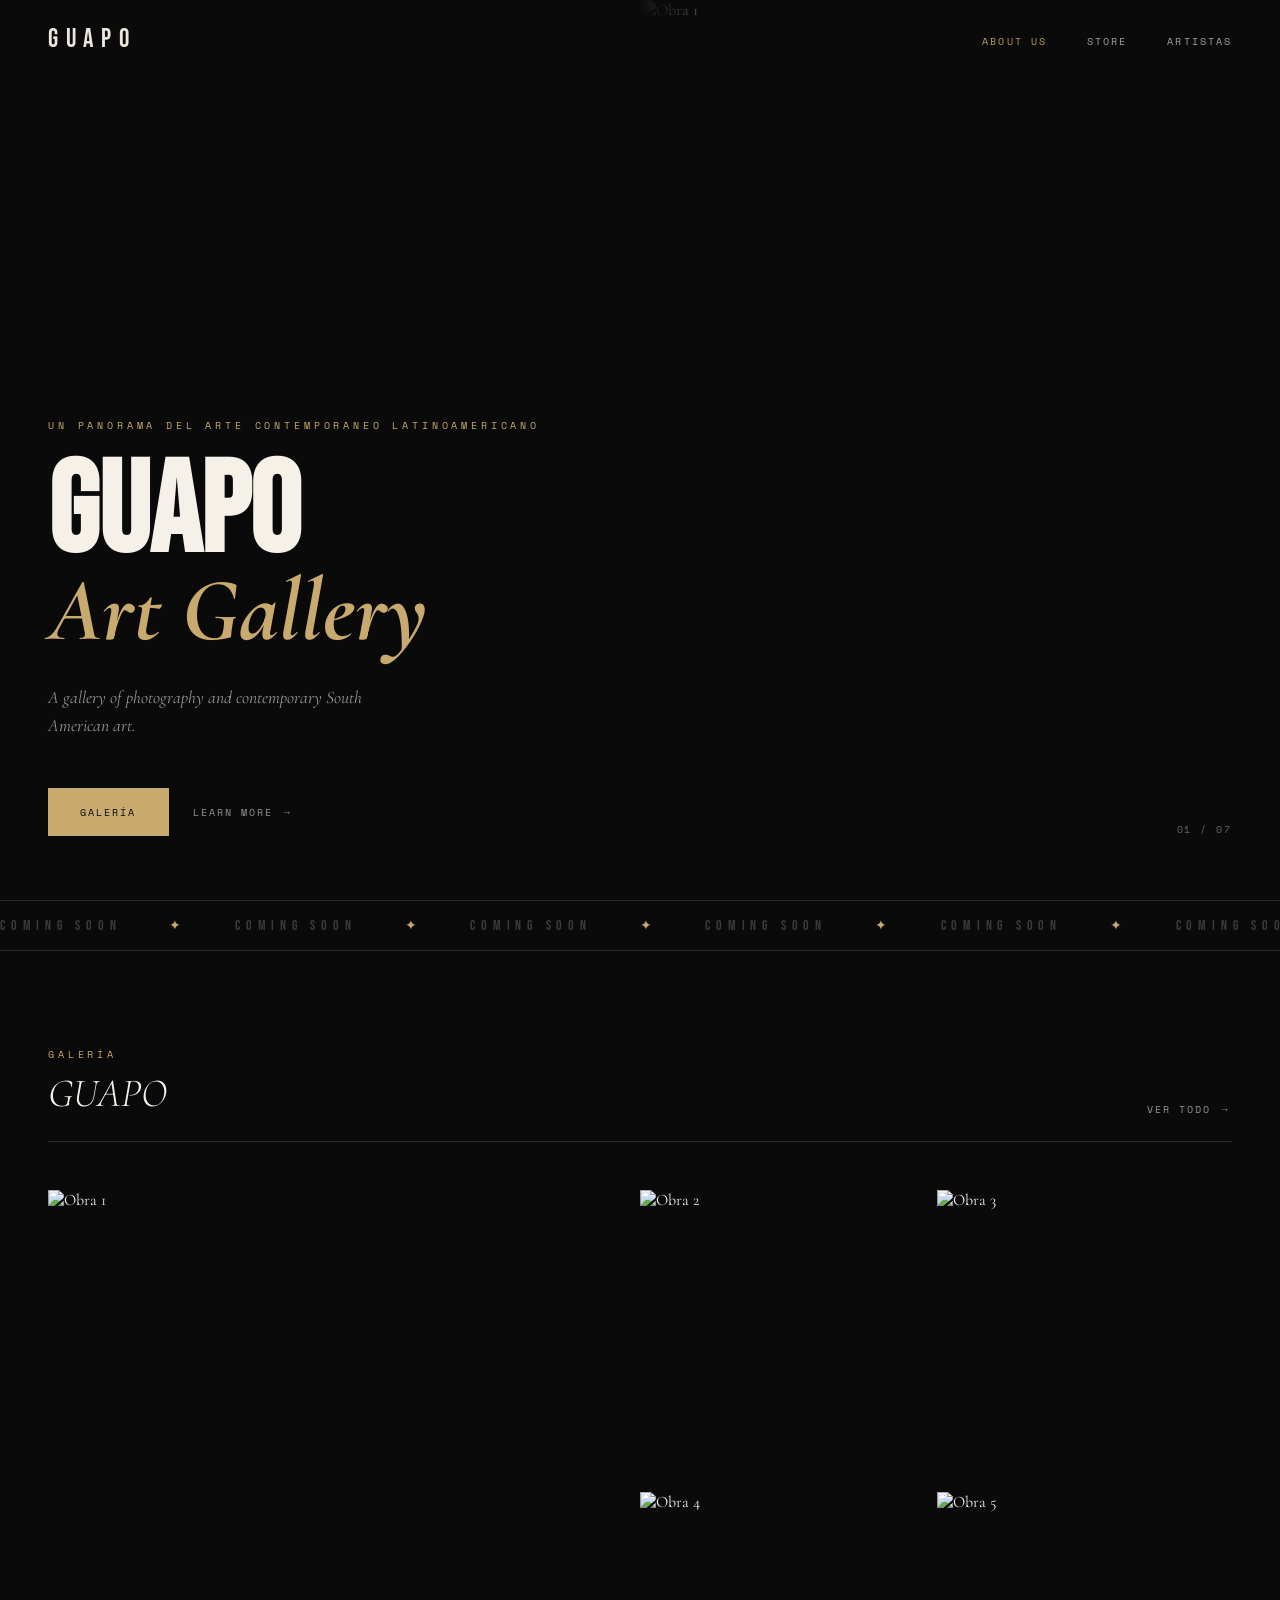
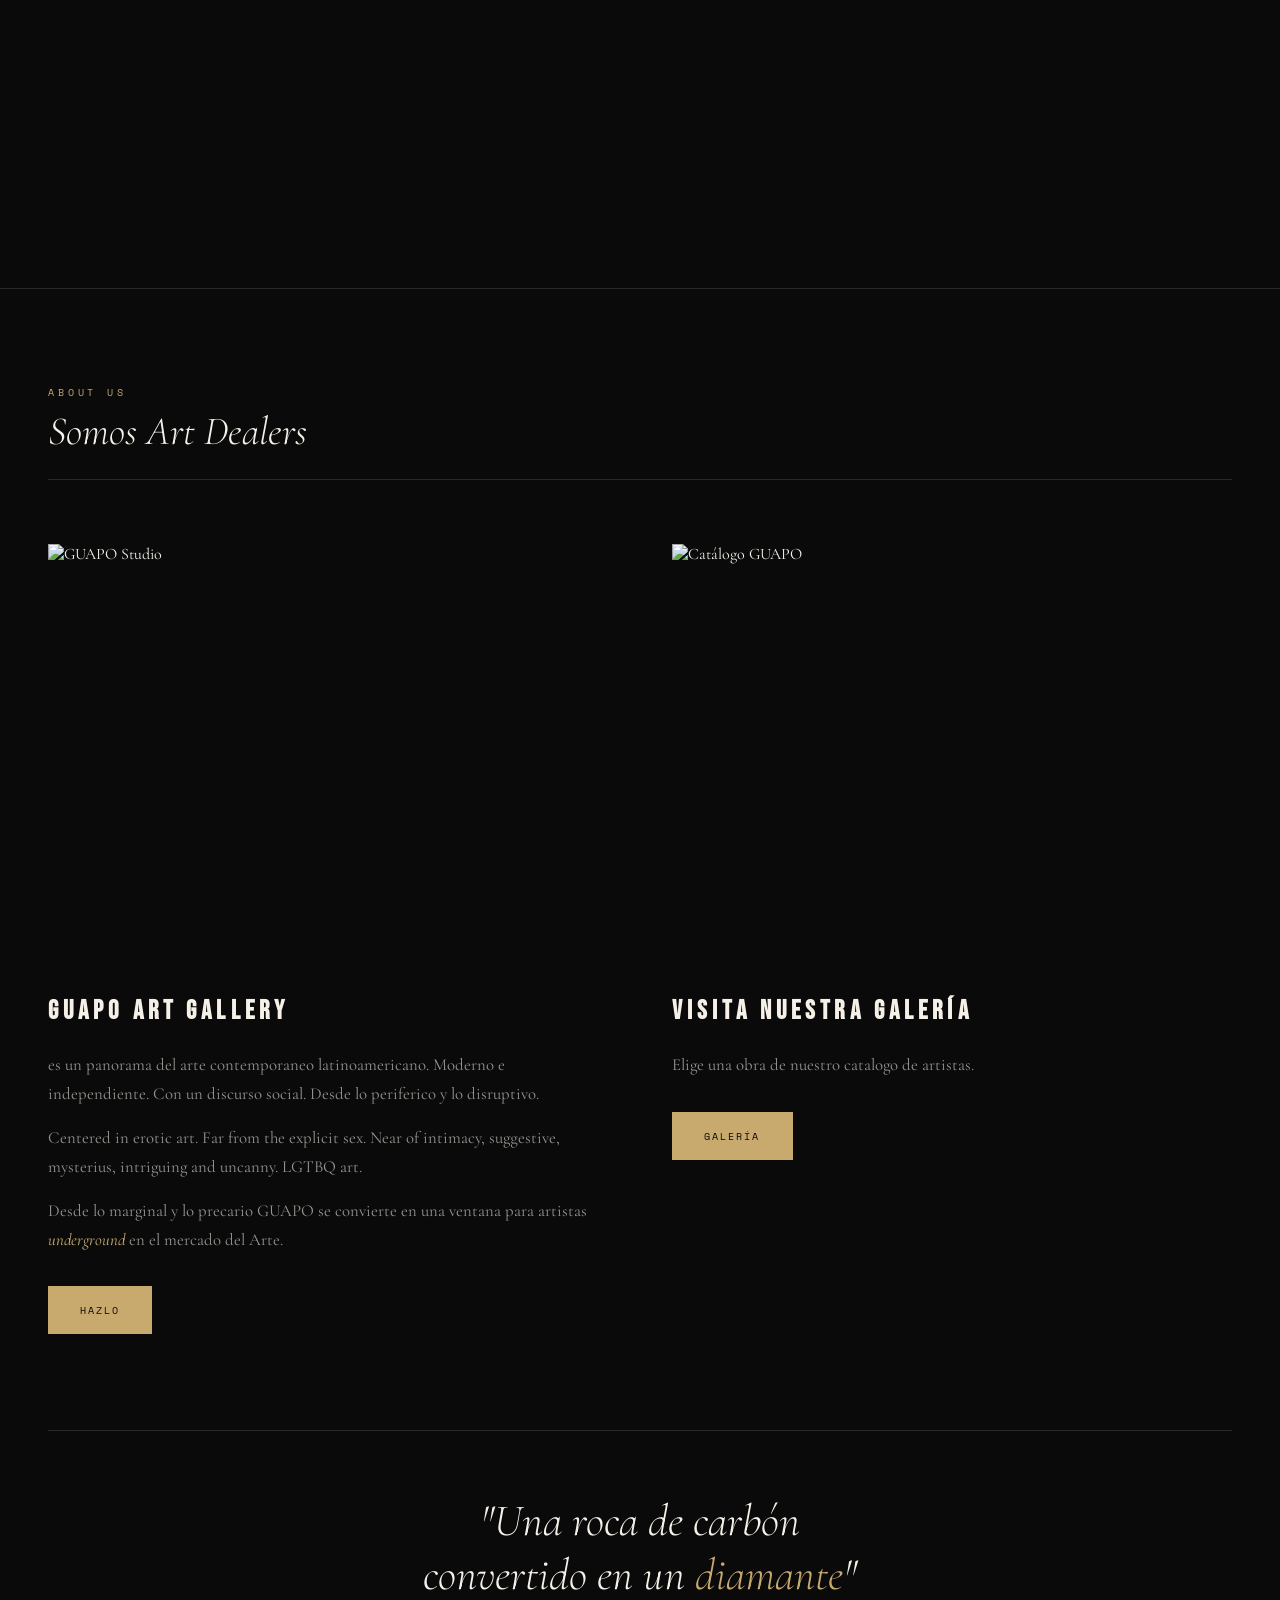
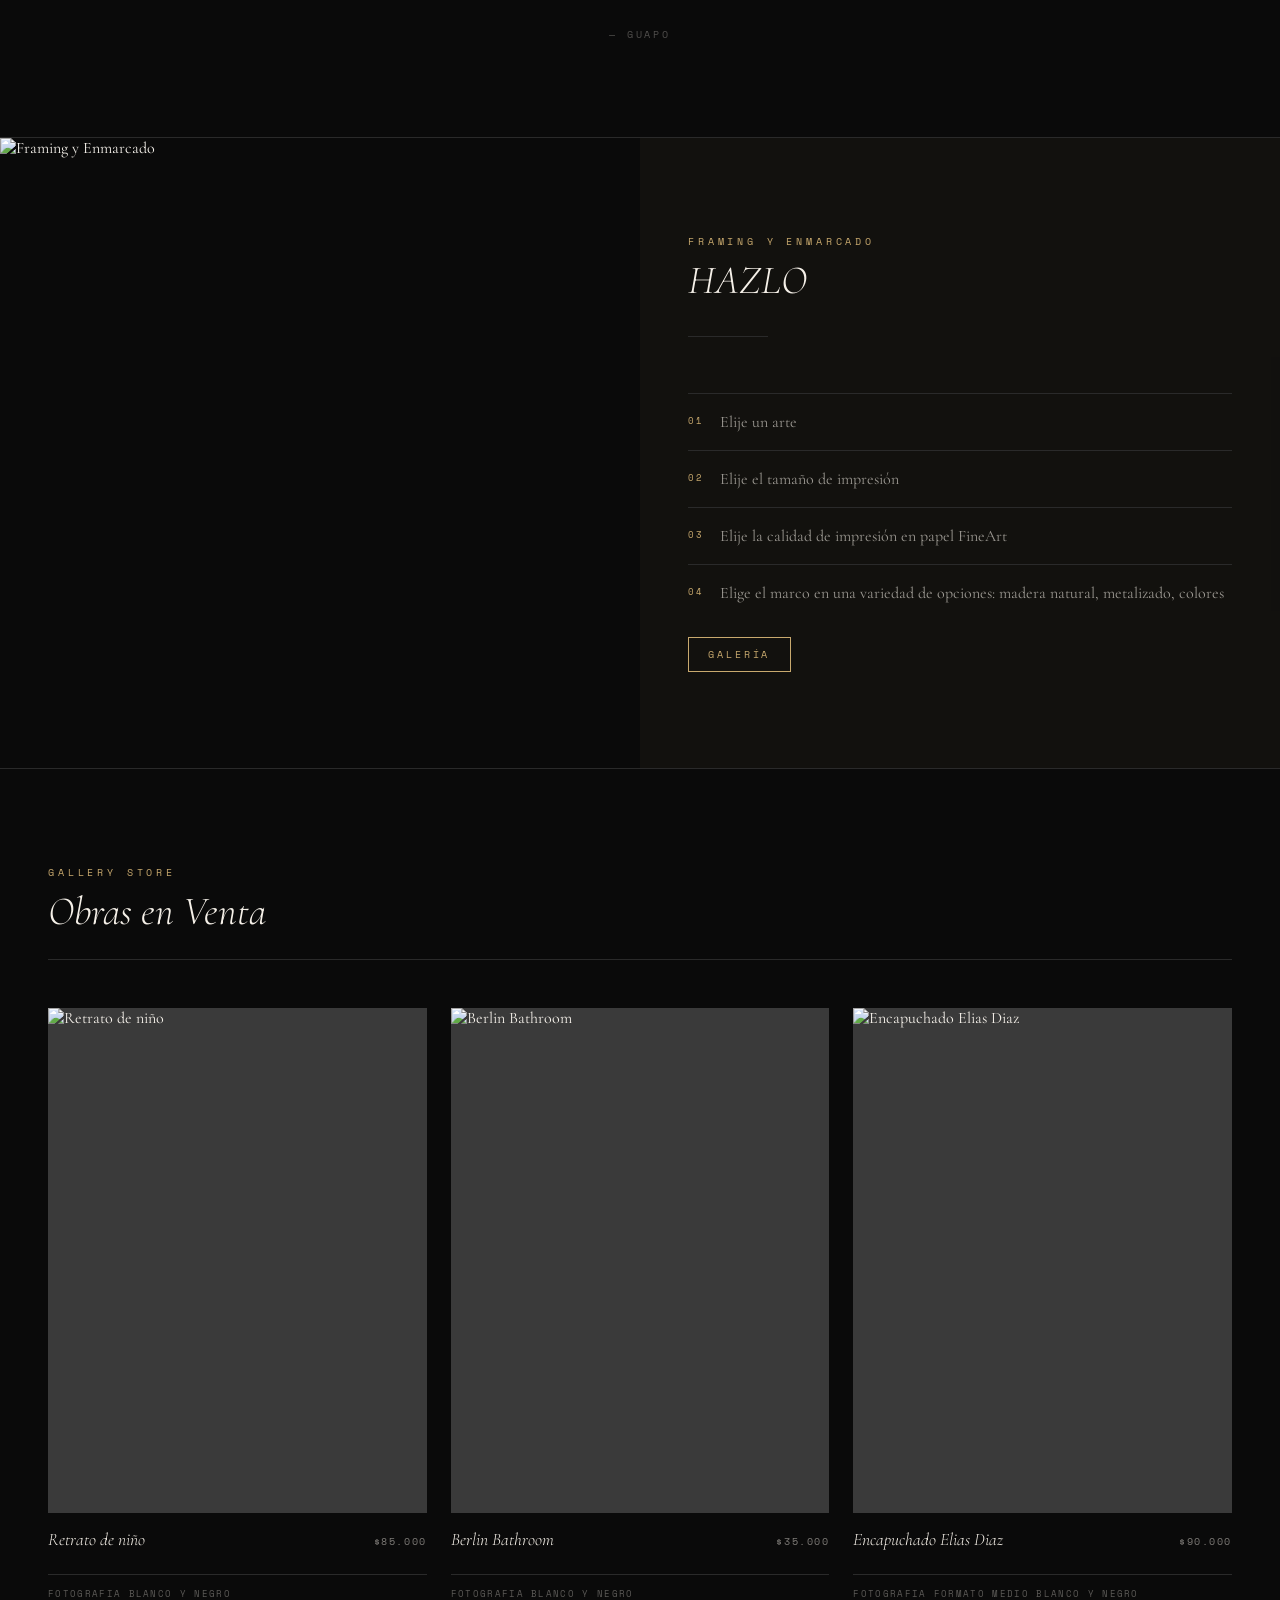
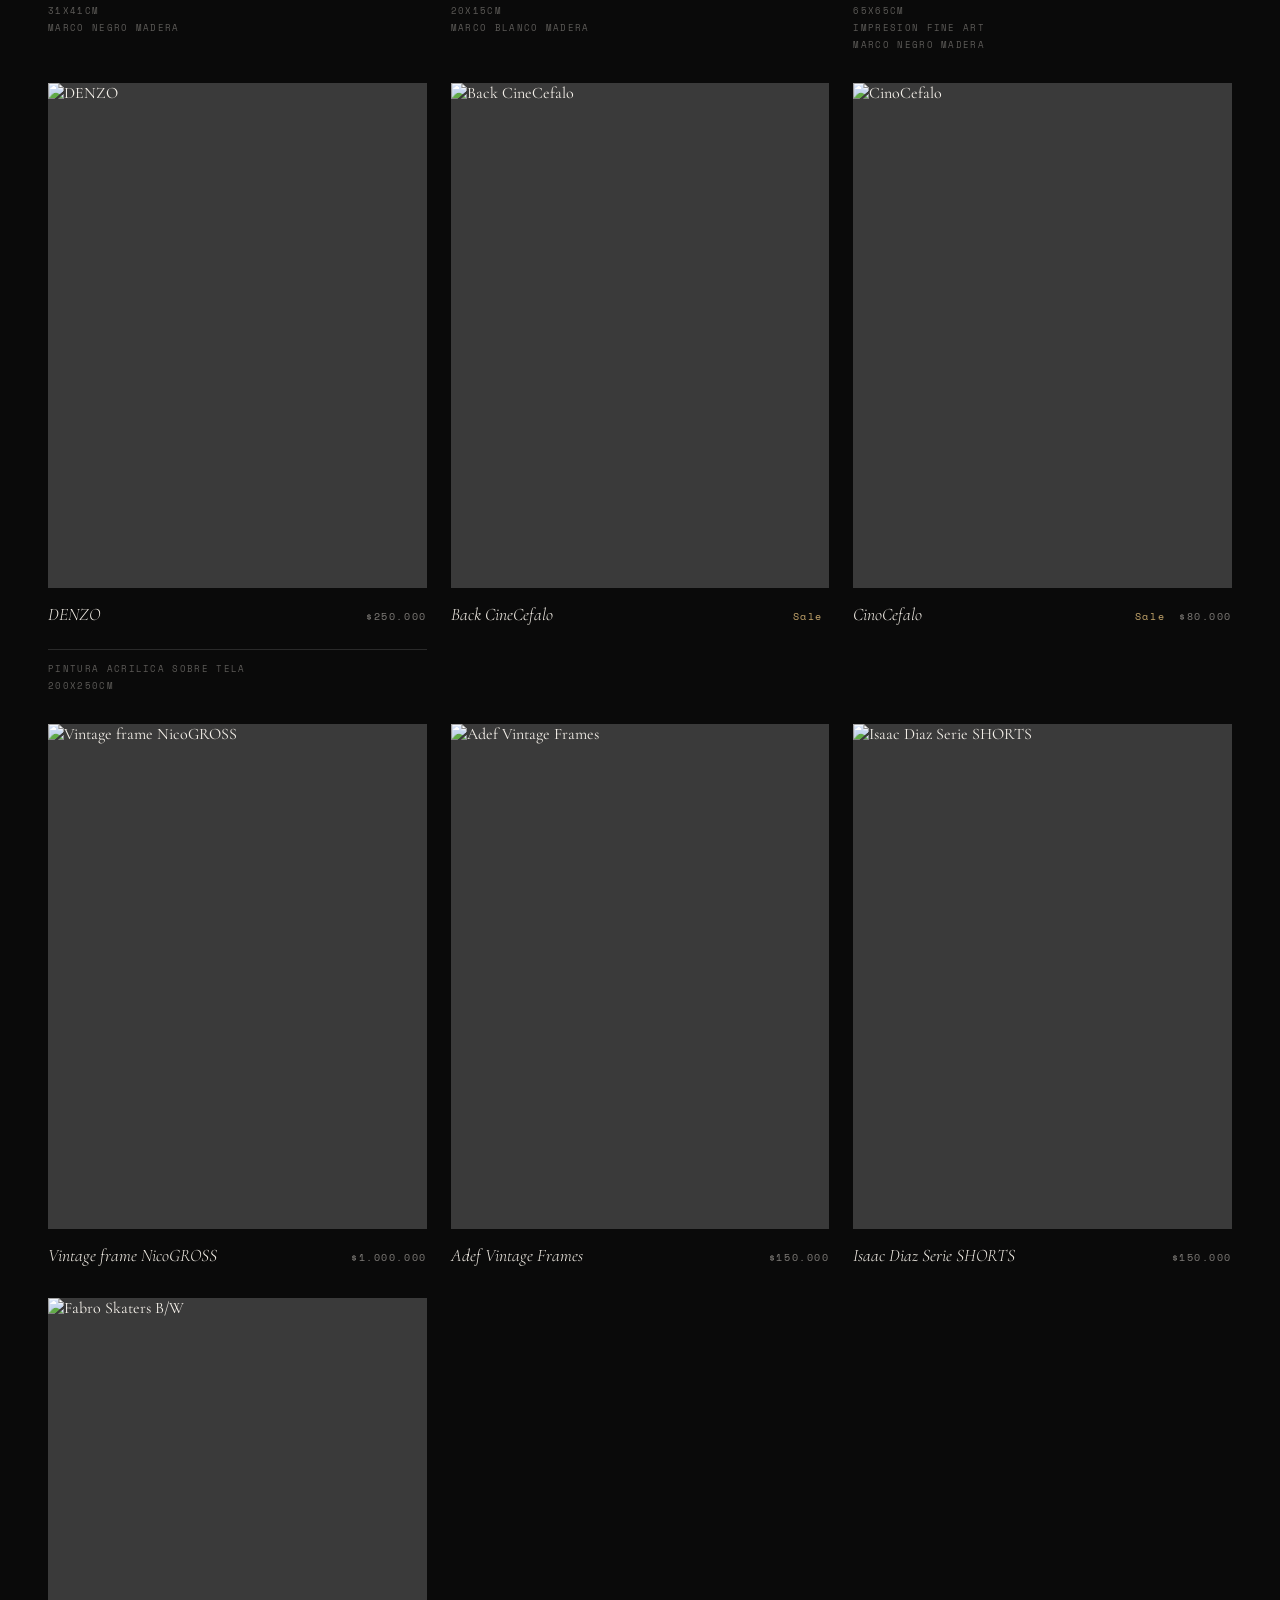
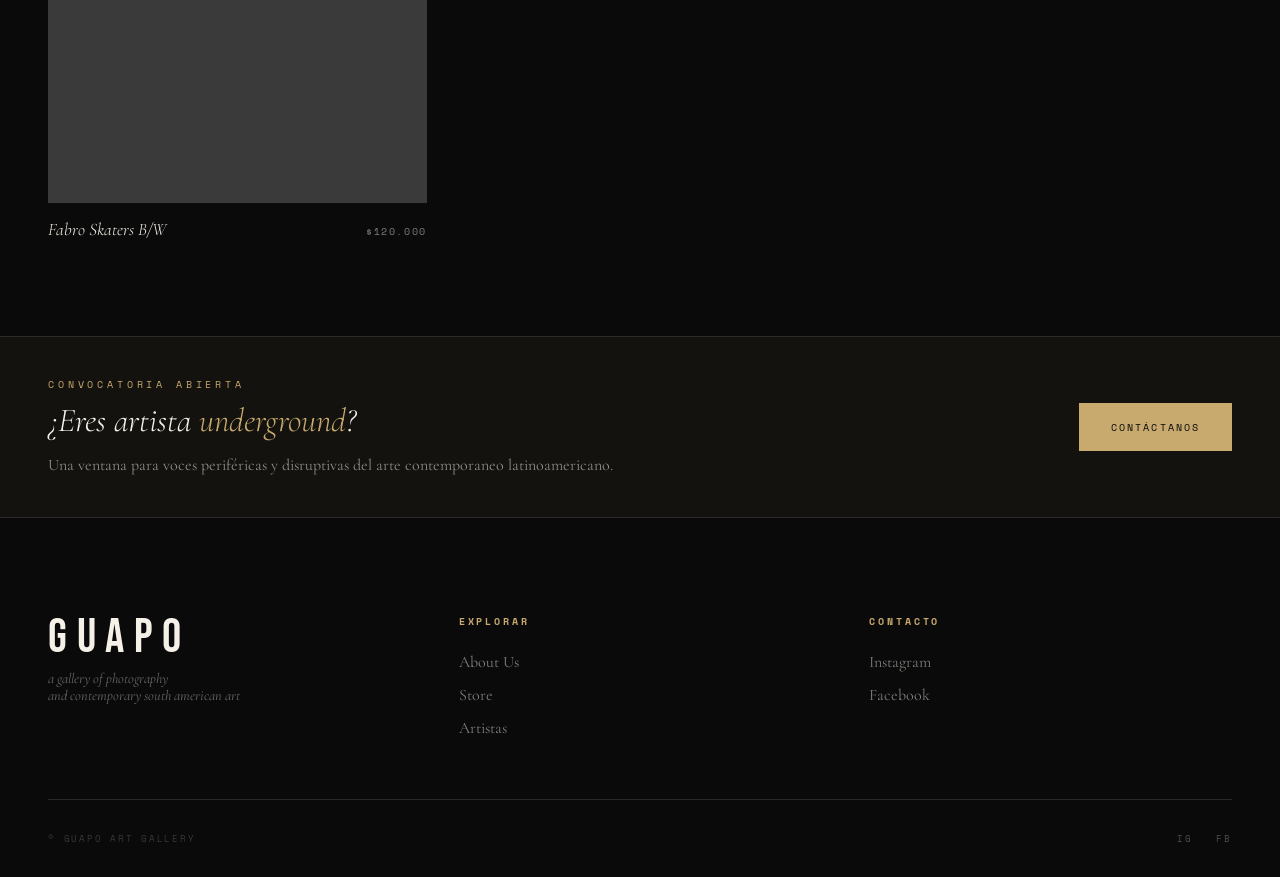
==== index.html @ 2e8b1d4f "feat: full social preview metadata (whatsapp, og, twitter) - og:image switched to hero1 with width/h" ====
<!DOCTYPE html>
<html lang="es">
<head>
<meta charset="UTF-8">
<meta name="viewport" content="width=device-width, initial-scale=1.0">
<title>GUAPO Art Gallery — Un panorama del Arte Contemporaneo Latinoamericano</title>
<meta name="description" content="Un panorama del Arte Contemporaneo Latinoamericano. GUAPO Art Gallery — A gallery of photography and contemporary South American art.">
<link rel="canonical" href="https://guapo.igapp.cl">

<meta property="og:type" content="website">
<meta property="og:site_name" content="GUAPO Art Gallery">
<meta property="og:url" content="https://guapo.igapp.cl">
<meta property="og:title" content="GUAPO Art Gallery">
<meta property="og:description" content="Un panorama del Arte Contemporaneo Latinoamericano. A gallery of photography and contemporary South American art.">
<meta property="og:image" content="https://res.cloudinary.com/de8mq5b9q/image/upload/q_auto/f_auto/v1779551643/hero1_uisseh.webp">
<meta property="og:image:secure_url" content="https://res.cloudinary.com/de8mq5b9q/image/upload/q_auto/f_auto/v1779551643/hero1_uisseh.webp">
<meta property="og:image:type" content="image/webp">
<meta property="og:image:width" content="1200">
<meta property="og:image:height" content="630">
<meta property="og:image:alt" content="GUAPO Art Gallery">
<meta property="og:locale" content="es_CL">

<meta name="twitter:card" content="summary_large_image">
<meta name="twitter:title" content="GUAPO Art Gallery">
<meta name="twitter:description" content="Un panorama del Arte Contemporaneo Latinoamericano. A gallery of photography and contemporary South American art.">
<meta name="twitter:image" content="https://res.cloudinary.com/de8mq5b9q/image/upload/q_auto/f_auto/v1779551643/hero1_uisseh.webp">
<meta name="twitter:image:alt" content="GUAPO Art Gallery">
<link rel="icon" type="image/svg+xml" href="favicon.svg">
<link href="https://fonts.googleapis.com/css2?family=Cormorant+Garamond:ital,wght@0,300;0,400;1,300;1,400&family=Bebas+Neue&family=Space+Mono:ital@0;1&display=swap" rel="stylesheet">
<link rel="stylesheet" href="style.css">
</head>
<body>
<nav>
  <a href="index.html" class="nav-logo">GUAPO</a>
  <button class="nav-toggle" id="navToggle" aria-label="Menu"><span></span><span></span><span></span></button>
  <ul class="nav-links" id="navLinks">
    <li><a href="#about" class="active">About Us</a></li>
    <li><a href="#shop">Store</a></li>
    <li><a href="artistas.html">Artistas</a></li>
  </ul>
</nav>
<section class="hero">
  <div class="hero-left">
    <p class="hero-eyebrow">Un panorama del Arte Contemporaneo Latinoamericano</p>
    <h1 class="hero-title">GUAPO<em>Art Gallery</em></h1>
    <p class="hero-sub">A gallery of photography and contemporary South American art.</p>
    <div class="hero-cta">
      <a href="#gallery" class="btn-primary">Galería</a>
      <a href="#about" class="btn-ghost">Learn more</a>
    </div>
  </div>
  <div class="hero-right">
    <div class="hero-image-stack">
      <img class="hero-img active" src="https://res.cloudinary.com/de8mq5b9q/image/upload/q_auto/f_auto/v1779551643/hero2_r1ycls.webp" alt="Obra 1">
      <img class="hero-img" src="https://res.cloudinary.com/de8mq5b9q/image/upload/q_auto/f_auto/v1779551645/hero3_dknotn.webp" alt="Obra 2">
      <img class="hero-img" src="https://res.cloudinary.com/de8mq5b9q/image/upload/q_auto/f_auto/v1779551644/hero4_oq634n.webp" alt="Obra 3">
      <img class="hero-img" src="https://res.cloudinary.com/de8mq5b9q/image/upload/q_auto/f_auto/v1779551643/hero5_zebrvh.webp" alt="Obra 4">
      <img class="hero-img" src="https://res.cloudinary.com/de8mq5b9q/image/upload/q_auto/f_auto/v1779551644/hero6_megc72.webp" alt="Obra 5">
      <img class="hero-img" src="https://res.cloudinary.com/de8mq5b9q/image/upload/q_auto/f_auto/v1779551643/hero7_uw7ryh.webp" alt="Obra 6">
      <img class="hero-img" src="https://res.cloudinary.com/de8mq5b9q/image/upload/q_auto/f_auto/v1779551644/hero8_g1cisw.webp" alt="Obra 7">
    </div>
    <div class="hero-overlay"></div>
    <div class="hero-counter" id="heroCounter">01 / 07</div>
  </div>
</section>
<div class="marquee-section">
  <div class="marquee-track">
    <span class="marquee-item">Coming Soon <span class="marquee-dot">✦</span> Coming Soon <span class="marquee-dot">✦</span> Coming Soon <span class="marquee-dot">✦</span> Coming Soon <span class="marquee-dot">✦</span> Coming Soon <span class="marquee-dot">✦</span> Coming Soon <span class="marquee-dot">✦</span> Coming Soon <span class="marquee-dot">✦</span> Coming Soon <span class="marquee-dot">✦</span> Coming Soon <span class="marquee-dot">✦</span> Coming Soon <span class="marquee-dot">✦</span> Coming Soon <span class="marquee-dot">✦</span> Coming Soon</span>
  </div>
</div>
<section class="gallery-section fade-in" id="gallery">
  <div class="section-header">
    <div><p class="section-label">Galería</p><h2 class="section-title">GUAPO</h2></div>
    <a href="artistas.html" class="btn-ghost">Ver todo</a>
  </div>
  <div class="gallery-grid">
    <div class="gallery-item"><img src="https://res.cloudinary.com/de8mq5b9q/image/upload/q_auto/f_auto/v1779551644/hero6_megc72.webp" alt="Obra 1"><div class="gallery-overlay"><span class="gallery-tag">Serie I</span></div></div>
    <div class="gallery-item"><img src="https://res.cloudinary.com/de8mq5b9q/image/upload/q_auto/f_auto/v1779551643/hero2_r1ycls.webp" alt="Obra 2"><div class="gallery-overlay"><span class="gallery-tag">Fotografía</span></div></div>
    <div class="gallery-item"><img src="https://res.cloudinary.com/de8mq5b9q/image/upload/q_auto/f_auto/v1779551645/hero3_dknotn.webp" alt="Obra 3"><div class="gallery-overlay"><span class="gallery-tag">Contemporáneo</span></div></div>
    <div class="gallery-item"><img src="https://res.cloudinary.com/de8mq5b9q/image/upload/q_auto/f_auto/v1779551644/hero4_oq634n.webp" alt="Obra 4"><div class="gallery-overlay"><span class="gallery-tag">Serie II</span></div></div>
    <div class="gallery-item"><img src="https://res.cloudinary.com/de8mq5b9q/image/upload/q_auto/f_auto/v1779551643/hero5_zebrvh.webp" alt="Obra 5"><div class="gallery-overlay"><span class="gallery-tag">Surreal</span></div></div>
  </div>
</section>
<section class="about-section fade-in" id="about">
  <div class="section-header about-header">
    <div><p class="section-label">About Us</p><h2 class="section-title">Somos Art Dealers</h2></div>
  </div>
  <div class="about-grid">
    <div class="about-block">
      <div class="about-img"><img src="https://res.cloudinary.com/de8mq5b9q/image/upload/q_auto/f_auto/v1779556597/02-studio_h5qrez.webp" alt="GUAPO Studio"></div>
      <h3 class="about-title">GUAPO ART GALLERY</h3>
      <p class="about-body">es un panorama del arte contemporaneo latinoamericano. Moderno e independiente. Con un discurso social. Desde lo periferico y lo disruptivo.</p>
      <p class="about-body">Centered in erotic art. Far from the explicit sex. Near of intimacy, suggestive, mysterius, intriguing and uncanny. LGTBQ art.</p>
      <p class="about-body">Desde lo marginal y lo precario GUAPO se convierte en una ventana para artistas <em>underground</em> en el mercado del Arte.</p>
      <a href="#shop" class="btn-primary about-cta">HAZLO</a>
    </div>
    <div class="about-block">
      <div class="about-img"><img src="https://res.cloudinary.com/de8mq5b9q/image/upload/q_auto/f_auto/v1779556596/03-wall-collage_nzlbdq.jpg" alt="Catálogo GUAPO"></div>
      <h3 class="about-title">Visita nuestra galería</h3>
      <p class="about-body">Elige una obra de nuestro catalogo de artistas.</p>
      <a href="artistas.html" class="btn-primary about-cta">Galería</a>
    </div>
  </div>
  <div class="about-quote">
    <blockquote class="big-quote">"Una roca de carbón<br>convertido en un <span>diamante</span>"</blockquote>
    <p class="attr">— GUAPO</p>
  </div>
</section>
<section class="framing-section fade-in" id="store">
  <div class="framing-grid">
    <div class="framing-img"><img src="https://res.cloudinary.com/de8mq5b9q/image/upload/q_auto/f_auto/v1779556597/04-framing_wywqtu.jpg" alt="Framing y Enmarcado"></div>
    <div class="framing-content">
      <p class="section-label">Framing y Enmarcado</p>
      <h2 class="section-title">HAZLO</h2>
      <div class="coming-divider"></div>
      <ul class="store-list">
        <li><span class="store-tag">01</span><span>Elije un arte</span></li>
        <li><span class="store-tag">02</span><span>Elije el tamaño de impresión</span></li>
        <li><span class="store-tag">03</span><span>Elije la calidad de impresión en papel FineArt</span></li>
        <li><span class="store-tag">04</span><span>Elige el marco en una variedad de opciones: madera natural, metalizado, colores</span></li>
      </ul>
      <a href="#shop" class="coming-badge store-cta">Galería</a>
    </div>
  </div>
</section>
<section class="artists-section fade-in" id="shop">
  <div class="section-header">
    <div><p class="section-label">Gallery Store</p><h2 class="section-title">Obras en Venta</h2></div>
  </div>
  <div class="shop-grid">
    <div class="shop-card">
      <div class="shop-img zoomable"><img src="https://res.cloudinary.com/de8mq5b9q/image/upload/q_auto/f_auto/v1779555426/01-retrato-nino_a5bz6v.webp" alt="Retrato de niño"></div>
      <div class="shop-info"><div class="shop-name">Retrato de niño</div><div class="shop-price">$85.000</div></div>
      <ul class="shop-meta"><li>Fotografia blanco y negro</li><li>31x41cm</li><li>Marco negro madera</li></ul>
    </div>
    <div class="shop-card">
      <div class="shop-img zoomable"><img src="https://res.cloudinary.com/de8mq5b9q/image/upload/q_auto/f_auto/v1779555424/02-berlin-bathroom_y0gxuj.webp" alt="Berlin Bathroom"></div>
      <div class="shop-info"><div class="shop-name">Berlin Bathroom</div><div class="shop-price">$35.000</div></div>
      <ul class="shop-meta"><li>Fotografia blanco y negro</li><li>20x15cm</li><li>Marco blanco madera</li></ul>
    </div>
    <div class="shop-card">
      <div class="shop-img zoomable"><img src="https://res.cloudinary.com/de8mq5b9q/image/upload/q_auto/f_auto/v1779555426/03-encapuchado_afqerm.webp" alt="Encapuchado Elias Diaz"></div>
      <div class="shop-info"><div class="shop-name">Encapuchado Elias Diaz</div><div class="shop-price">$90.000</div></div>
      <ul class="shop-meta"><li>Fotografia formato medio blanco y negro</li><li>65x65cm</li><li>Impresion Fine art</li><li>Marco negro madera</li></ul>
    </div>
    <div class="shop-card">
      <div class="shop-img zoomable"><img src="https://res.cloudinary.com/de8mq5b9q/image/upload/q_auto/f_auto/v1779555417/04-denzo_su2egc.webp" alt="DENZO"></div>
      <div class="shop-info"><div class="shop-name">DENZO</div><div class="shop-price">$250.000</div></div>
      <ul class="shop-meta"><li>Pintura acrilica sobre tela</li><li>200x250cm</li></ul>
    </div>
    <div class="shop-card">
      <div class="shop-img zoomable"><img src="https://res.cloudinary.com/de8mq5b9q/image/upload/q_auto/f_auto/v1779555423/05-back-cinocefalo_wbovfx.webp" alt="Back CineCefalo"></div>
      <div class="shop-info"><div class="shop-name">Back CineCefalo</div><div class="shop-price"><span class="shop-sale">Sale</span></div></div>
    </div>
    <div class="shop-card">
      <div class="shop-img zoomable"><img src="https://res.cloudinary.com/de8mq5b9q/image/upload/q_auto/f_auto/v1779555417/06-cinocefalo_skrykm.webp" alt="CinoCefalo"></div>
      <div class="shop-info"><div class="shop-name">CinoCefalo</div><div class="shop-price"><span class="shop-sale">Sale</span> $80.000</div></div>
    </div>
    <div class="shop-card">
      <div class="shop-img zoomable"><img src="https://res.cloudinary.com/de8mq5b9q/image/upload/q_auto/f_auto/v1779555418/07-vintage-nicogross_v4pp0q.webp" alt="Vintage frame NicoGROSS"></div>
      <div class="shop-info"><div class="shop-name">Vintage frame NicoGROSS</div><div class="shop-price">$1.000.000</div></div>
    </div>
    <div class="shop-card">
      <div class="shop-img zoomable"><img src="https://res.cloudinary.com/de8mq5b9q/image/upload/q_auto/f_auto/v1779555419/08-adef-vintage_pfa0m5.webp" alt="Adef Vintage Frames"></div>
      <div class="shop-info"><div class="shop-name">Adef Vintage Frames</div><div class="shop-price">$150.000</div></div>
    </div>
    <div class="shop-card">
      <div class="shop-img zoomable"><img src="https://res.cloudinary.com/de8mq5b9q/image/upload/q_auto/f_auto/v1779555420/09-isaac-shorts_nz2wnm.webp" alt="Isaac Diaz Serie SHORTS"></div>
      <div class="shop-info"><div class="shop-name">Isaac Diaz Serie SHORTS</div><div class="shop-price">$150.000</div></div>
    </div>
    <div class="shop-card">
      <div class="shop-img zoomable"><img src="https://res.cloudinary.com/de8mq5b9q/image/upload/q_auto/f_auto/v1779555422/10-fabro-skaters_wucuiw.webp" alt="Fabro Skaters B/W"></div>
      <div class="shop-info"><div class="shop-name">Fabro Skaters B/W</div><div class="shop-price">$120.000</div></div>
    </div>
  </div>
</section>
<footer>
  <div class="footer-cta">
    <div class="footer-cta-text">
      <p class="section-label">Convocatoria abierta</p>
      <h3 class="footer-cta-title">¿Eres artista <em>underground</em>?</h3>
      <p class="footer-cta-body">Una ventana para voces periféricas y disruptivas del arte contemporaneo latinoamericano.</p>
    </div>
    <a href="https://instagram.com" target="_blank" rel="noopener" class="btn-primary footer-cta-btn">Contáctanos</a>
  </div>
  <div class="footer-brand"><div class="footer-logo">GUAPO</div><div class="footer-tagline">a gallery of photography<br>and contemporary south american art</div></div>
  <div class="footer-col"><h4>Explorar</h4><ul><li><a href="#about">About Us</a></li><li><a href="#shop">Store</a></li><li><a href="artistas.html">Artistas</a></li></ul></div>
  <div class="footer-col"><h4>Contacto</h4><ul><li><a href="https://instagram.com" target="_blank" rel="noopener">Instagram</a></li><li><a href="https://facebook.com" target="_blank" rel="noopener">Facebook</a></li></ul></div>
  <div class="footer-bottom">
    <span class="footer-copy">© GUAPO ART GALLERY</span>
    <div class="social-links"><a href="https://instagram.com" target="_blank" rel="noopener">IG</a><a href="https://facebook.com" target="_blank" rel="noopener">FB</a></div>
  </div>
</footer>
<div class="lightbox" id="lightbox">
  <button class="lightbox-close" id="lbClose" aria-label="Cerrar">&#10005;</button>
  <button class="lightbox-nav lightbox-prev" id="lbPrev" aria-label="Anterior">&#8592;</button>
  <div class="lightbox-content">
    <img id="lbImg" src="" alt="">
    <aside class="lightbox-info" id="lbInfo">
      <div class="lb-name" id="lbName"></div>
      <div class="lb-price" id="lbPrice"></div>
      <ul class="lb-meta" id="lbMeta"></ul>
    </aside>
  </div>
  <button class="lightbox-nav lightbox-next" id="lbNext" aria-label="Siguiente">&#8594;</button>
  <div class="lightbox-counter" id="lbCounter"></div>
</div>
<script src="main.js"></script>
</body>
</html>
---- style.css ----
*, *::before, *::after { margin:0; padding:0; box-sizing:border-box; }
:root {
  --black:#0a0a0a; --white:#f5f0e8; --accent:#c8a96e; --muted:#3a3a3a; --border:#2a2a2a;
  --font-display:'Bebas Neue',sans-serif;
  --font-serif:'Cormorant Garamond',serif;
  --font-mono:'Space Mono',monospace;
}
html { scroll-behavior:smooth; }
body { background:var(--black); color:var(--white); font-family:var(--font-serif); overflow-x:hidden; }

/* NAV */
nav { position:fixed; top:0; left:0; right:0; z-index:100; display:flex; justify-content:space-between; align-items:center; padding:1.5rem 3rem; mix-blend-mode:difference; transition:background 0.3s; }
.nav-logo { font-family:var(--font-display); font-size:1.6rem; letter-spacing:0.3em; color:var(--white); text-decoration:none; }
.nav-links { display:flex; gap:2.5rem; list-style:none; }
.nav-links a { font-family:var(--font-mono); font-size:0.65rem; letter-spacing:0.2em; text-transform:uppercase; color:var(--white); text-decoration:none; opacity:0.7; transition:opacity 0.2s; }
.nav-links a:hover, .nav-links a.active { opacity:1; color:var(--accent); }
.nav-toggle { display:none; flex-direction:column; gap:5px; background:none; border:none; cursor:pointer; padding:4px; }
.nav-toggle span { display:block; width:24px; height:1px; background:var(--white); }

/* HERO */
.hero { height:100vh; display:grid; grid-template-columns:1fr 1fr; overflow:hidden; }
.hero-left { display:flex; flex-direction:column; justify-content:flex-end; padding:6rem 3rem 4rem; position:relative; z-index:2; }
.hero-eyebrow { font-family:var(--font-mono); font-size:0.6rem; letter-spacing:0.4em; text-transform:uppercase; color:var(--accent); margin-bottom:1.5rem; opacity:0; animation:fadeUp 1s ease 0.3s forwards; }
.hero-title { font-family:var(--font-display); font-size:clamp(5rem,10vw,9rem); line-height:0.9; opacity:0; animation:fadeUp 1.2s ease 0.5s forwards; }
.hero-title em { font-style:italic; font-family:var(--font-serif); font-size:0.7em; color:var(--accent); display:block; }
.hero-sub { margin-top:2rem; font-size:1.1rem; font-style:italic; line-height:1.6; color:rgba(245,240,232,0.6); max-width:320px; opacity:0; animation:fadeUp 1s ease 0.8s forwards; }
.hero-cta { margin-top:3rem; display:flex; gap:1.5rem; align-items:center; opacity:0; animation:fadeUp 1s ease 1s forwards; }
.hero-right { position:relative; overflow:hidden; }
.hero-image-stack { position:absolute; inset:0; }
.hero-img { position:absolute; width:100%; height:100%; object-fit:cover; opacity:0; transition:opacity 1.5s ease; }
.hero-img.active { opacity:1; }
.hero-overlay { position:absolute; inset:0; background:linear-gradient(to right, var(--black) 0%, transparent 30%); z-index:1; }
.hero-counter { position:absolute; bottom:4rem; right:3rem; font-family:var(--font-mono); font-size:0.6rem; letter-spacing:0.2em; color:rgba(245,240,232,0.4); z-index:3; }

/* BUTTONS */
.btn-primary { font-family:var(--font-mono); font-size:0.65rem; letter-spacing:0.2em; text-transform:uppercase; padding:1rem 2rem; background:var(--accent); color:var(--black); text-decoration:none; display:inline-block; transition:background 0.2s; }
.btn-primary:hover { background:var(--white); }
.btn-ghost { font-family:var(--font-mono); font-size:0.65rem; letter-spacing:0.2em; text-transform:uppercase; color:var(--white); text-decoration:none; opacity:0.6; transition:opacity 0.2s; display:inline-flex; align-items:center; gap:0.5rem; }
.btn-ghost::after { content:'→'; font-family:sans-serif; }
.btn-ghost:hover { opacity:1; }

/* MARQUEE */
.marquee-section { border-top:1px solid var(--border); border-bottom:1px solid var(--border); overflow:hidden; padding:1rem 0; }
.marquee-track { display:flex; gap:3rem; animation:marquee 22s linear infinite; width:max-content; }
.marquee-item { font-family:var(--font-display); font-size:0.9rem; letter-spacing:0.4em; color:var(--muted); white-space:nowrap; display:flex; align-items:center; gap:3rem; }
.marquee-dot { color:var(--accent); }

/* GALLERY */
.gallery-section { padding:6rem 3rem; }
.section-header { display:flex; justify-content:space-between; align-items:flex-end; margin-bottom:3rem; padding-bottom:1.5rem; border-bottom:1px solid var(--border); }
.section-label { font-family:var(--font-mono); font-size:0.6rem; letter-spacing:0.4em; text-transform:uppercase; color:var(--accent); margin-bottom:0.5rem; }
.section-title { font-family:var(--font-serif); font-size:2.5rem; font-weight:300; font-style:italic; }
.gallery-grid { display:grid; grid-template-columns:2fr 1fr 1fr; grid-template-rows:300px 300px; gap:2px; }
.gallery-item { overflow:hidden; position:relative; }
.gallery-item img { width:100%; height:100%; object-fit:cover; transition:transform 0.6s ease, filter 0.6s ease; filter:grayscale(20%); }
.gallery-item:hover img { transform:scale(1.05); filter:grayscale(0%); }
.gallery-item:first-child { grid-row:1/3; }
.gallery-overlay { position:absolute; inset:0; background:rgba(10,10,10,0); transition:background 0.3s; display:flex; align-items:flex-end; padding:1.5rem; }
.gallery-item:hover .gallery-overlay { background:rgba(10,10,10,0.3); }
.gallery-tag { font-family:var(--font-mono); font-size:0.55rem; letter-spacing:0.2em; text-transform:uppercase; color:var(--black); background:rgba(200,169,110,0.95); padding:0.3rem 0.7rem; opacity:0; transform:translateY(8px); transition:all 0.3s ease; }
.gallery-item:hover .gallery-tag { opacity:1; transform:translateY(0); }

/* ABOUT (Somos Art Dealers) */
.about-section { padding:6rem 3rem; border-top:1px solid var(--border); }
.about-header { margin-bottom:4rem; }
.about-grid { display:grid; grid-template-columns:1fr 1fr; gap:4rem; margin-bottom:6rem; }
.about-block { display:flex; flex-direction:column; }
.about-img { aspect-ratio:4/3; overflow:hidden; margin-bottom:2rem; }
.about-img img { width:100%; height:100%; object-fit:cover; filter:grayscale(15%); transition:filter 0.5s ease, transform 0.6s ease; }
.about-block:hover .about-img img { filter:grayscale(0%); transform:scale(1.02); }
.about-title { font-family:var(--font-display); font-size:1.6rem; letter-spacing:0.2em; color:var(--white); margin-bottom:1.5rem; }
.about-body { font-size:1.05rem; line-height:1.7; color:rgba(245,240,232,0.6); }
.about-block .about-body + .about-body { margin-top:1rem; }
.about-body em { font-style:italic; color:var(--accent); }
.about-cta { margin-top:2rem; align-self:flex-start; }
.about-quote { text-align:center; padding:4rem 0 0; border-top:1px solid var(--border); }
.big-quote { font-family:var(--font-serif); font-size:clamp(1.8rem,3.5vw,3.2rem); font-weight:300; line-height:1.2; font-style:italic; }
.big-quote span { color:var(--accent); }
.attr { margin-top:1.5rem; font-family:var(--font-mono); font-size:0.6rem; letter-spacing:0.3em; text-transform:uppercase; color:rgba(245,240,232,0.3); }

/* FRAMING */
.framing-section { border-top:1px solid var(--border); }
.framing-grid { display:grid; grid-template-columns:1fr 1fr; min-height:70vh; }
.framing-img { overflow:hidden; position:relative; }
.framing-img img { width:100%; height:100%; object-fit:cover; filter:grayscale(20%); }
.framing-content { padding:6rem 3rem; background:rgba(200,169,110,0.04); display:flex; flex-direction:column; justify-content:center; }
.coming-divider { height:1px; background:var(--border); margin:2rem 0; width:80px; }
.coming-badge { display:inline-block; margin-top:2rem; font-family:var(--font-mono); font-size:0.6rem; letter-spacing:0.3em; text-transform:uppercase; padding:0.6rem 1.2rem; border:1px solid var(--accent); color:var(--accent); align-self:flex-start; }
.store-list { list-style:none; margin-top:1.5rem; display:flex; flex-direction:column; gap:1rem; }
.store-list li { display:flex; gap:1rem; align-items:flex-start; font-family:var(--font-serif); font-size:1rem; line-height:1.5; color:rgba(245,240,232,0.6); border-top:1px solid var(--border); padding-top:1rem; }
.store-tag { font-family:var(--font-mono); font-size:0.55rem; letter-spacing:0.2em; color:var(--accent); flex-shrink:0; padding-top:0.25rem; }
.store-cta { text-decoration:none; transition:background 0.2s, color 0.2s; }
.store-cta:hover { background:var(--accent); color:var(--black); }
.shop-grid { display:grid; grid-template-columns:repeat(3,1fr); gap:2rem 1.5rem; margin-top:3rem; }
.shop-card { display:flex; flex-direction:column; gap:1rem; cursor:default; }
.shop-img { aspect-ratio:3/4; background:var(--muted); position:relative; overflow:hidden; }
.shop-img:empty::after { content:attr(data-img); position:absolute; inset:0; display:flex; align-items:center; justify-content:center; font-family:var(--font-mono); font-size:0.55rem; letter-spacing:0.2em; text-transform:uppercase; color:rgba(245,240,232,0.25); }
.shop-card img { width:100%; height:100%; object-fit:cover; transition:transform 0.5s ease, filter 0.5s ease; filter:grayscale(15%); }
.shop-card:hover img { transform:scale(1.03); filter:grayscale(0%); }
.shop-info { display:flex; justify-content:space-between; align-items:baseline; gap:1rem; }
.shop-name { font-family:var(--font-serif); font-size:1.1rem; font-style:italic; font-weight:300; color:var(--white); }
.shop-price { font-family:var(--font-mono); font-size:0.65rem; letter-spacing:0.15em; color:rgba(245,240,232,0.5); white-space:nowrap; }
.shop-sale { color:var(--accent); margin-right:0.4rem; }
.shop-meta { list-style:none; margin-top:0.5rem; padding-top:0.8rem; border-top:1px solid var(--border); display:flex; flex-direction:column; gap:0.3rem; }
.shop-meta li { font-family:var(--font-mono); font-size:0.55rem; letter-spacing:0.15em; text-transform:uppercase; color:rgba(245,240,232,0.35); line-height:1.4; }
@media(max-width:900px){ .shop-grid{grid-template-columns:repeat(2,1fr)} }
@media(max-width:480px){ .shop-grid{grid-template-columns:1fr} }

/* ARTISTS */
.artists-section { padding:6rem 3rem; border-top:1px solid var(--border); }
.artists-row { display:grid; grid-template-columns:repeat(3,1fr); gap:1px; background:var(--border); margin-top:3rem; }
.artist-card { background:var(--black); padding:2.5rem 2rem; transition:background 0.3s; }
.artist-card:hover { background:rgba(200,169,110,0.05); }
.artist-num { font-family:var(--font-mono); font-size:0.55rem; letter-spacing:0.3em; color:var(--accent); margin-bottom:1.5rem; }
.artist-name { font-family:var(--font-serif); font-size:1.8rem; font-weight:300; font-style:italic; margin-bottom:0.5rem; }
.artist-origin { font-family:var(--font-mono); font-size:0.6rem; letter-spacing:0.2em; color:rgba(245,240,232,0.3); text-transform:uppercase; }
.artist-line { width:0; height:1px; background:var(--accent); margin-top:1.5rem; transition:width 0.4s ease; }
.artist-card:hover .artist-line { width:100%; }

/* FOOTER */
footer { padding:4rem 3rem 2rem; border-top:1px solid var(--border); display:grid; grid-template-columns:1fr 1fr 1fr; gap:3rem; }
.footer-cta { grid-column:1/-1; display:flex; justify-content:space-between; align-items:center; gap:3rem; padding:2.5rem 3rem; margin:-4rem -3rem 3rem; background:rgba(200,169,110,0.05); border-bottom:1px solid var(--border); }
.footer-cta-text { max-width:640px; }
.footer-cta-title { font-family:var(--font-serif); font-size:clamp(1.6rem,2.6vw,2.4rem); font-weight:300; font-style:italic; line-height:1.2; margin-top:0.6rem; color:var(--white); }
.footer-cta-title em { color:var(--accent); font-style:italic; }
.footer-cta-body { font-family:var(--font-serif); font-size:1rem; line-height:1.5; color:rgba(245,240,232,0.55); margin-top:0.8rem; }
.footer-cta-btn { flex-shrink:0; }
@media(max-width:900px){
  .footer-cta { flex-direction:column; align-items:flex-start; gap:1.5rem; padding:2rem 1.5rem; margin:-3rem -1.5rem 2rem; }
}
.footer-brand { display:flex; flex-direction:column; }
.footer-logo { font-family:var(--font-display); font-size:3rem; letter-spacing:0.2em; line-height:1; }
.footer-tagline { font-family:var(--font-serif); font-style:italic; font-size:0.9rem; color:rgba(245,240,232,0.4); margin-top:0.5rem; }
.footer-col h4 { font-family:var(--font-mono); font-size:0.6rem; letter-spacing:0.3em; text-transform:uppercase; color:var(--accent); margin-bottom:1.5rem; }
.footer-col ul { list-style:none; }
.footer-col ul li { margin-bottom:0.8rem; }
.footer-col ul a { font-family:var(--font-serif); font-size:1rem; color:rgba(245,240,232,0.5); text-decoration:none; transition:color 0.2s; }
.footer-col ul a:hover { color:var(--white); }
.footer-bottom { grid-column:1/-1; padding-top:2rem; border-top:1px solid var(--border); display:flex; justify-content:space-between; align-items:center; }
.footer-copy { font-family:var(--font-mono); font-size:0.55rem; letter-spacing:0.2em; color:rgba(245,240,232,0.2); }
.social-links { display:flex; gap:1.5rem; }
.social-links a { font-family:var(--font-mono); font-size:0.55rem; letter-spacing:0.2em; text-transform:uppercase; color:rgba(245,240,232,0.3); text-decoration:none; transition:color 0.2s; }
.social-links a:hover { color:var(--accent); }

/* ZOOMABLE + LIGHTBOX */
.zoomable { cursor: zoom-in; }
.lightbox { display:none; position:fixed; inset:0; background:rgba(10,10,10,0.97); z-index:999; align-items:center; justify-content:center; flex-direction:column; backdrop-filter:blur(6px); }
.lightbox.open { display:flex; }
.lightbox-content { display:flex; align-items:center; justify-content:center; gap:3rem; max-width:90vw; max-height:85vh; padding:0 4rem; }
.lightbox-content img { max-height:85vh; max-width:60vw; object-fit:contain; }
.lightbox-info { display:none; flex-direction:column; gap:1rem; width:320px; max-width:30vw; color:var(--white); }
.lightbox-info.visible { display:flex; }
.lb-name { font-family:var(--font-serif); font-size:1.8rem; font-style:italic; font-weight:300; line-height:1.2; color:var(--white); }
.lb-price { font-family:var(--font-mono); font-size:0.8rem; letter-spacing:0.2em; color:rgba(245,240,232,0.7); }
.lb-price .shop-sale { color:var(--accent); margin-right:0.4rem; }
.lb-meta { list-style:none; margin-top:1.5rem; padding-top:1.5rem; border-top:1px solid var(--border); display:flex; flex-direction:column; gap:0.5rem; }
.lb-meta li { font-family:var(--font-mono); font-size:0.6rem; letter-spacing:0.15em; text-transform:uppercase; color:rgba(245,240,232,0.5); line-height:1.5; }
@media(max-width:900px){
  .lightbox-content { flex-direction:column; gap:1.5rem; padding:5rem 1.5rem 1.5rem; overflow-y:auto; max-height:90vh; }
  .lightbox-content img { max-width:90vw; max-height:55vh; }
  .lightbox-info { width:100%; max-width:90vw; gap:0.6rem; }
  .lb-name { font-size:1.3rem; }
  .lb-meta { margin-top:0.8rem; padding-top:0.8rem; }
}
.lightbox-close { position:absolute; top:1.5rem; right:1.5rem; width:52px; height:52px; display:flex; align-items:center; justify-content:center; font-family:sans-serif; font-size:1.4rem; line-height:1; color:var(--white); background:rgba(245,240,232,0.08); border:1px solid rgba(245,240,232,0.25); border-radius:50%; cursor:pointer; transition:background 0.2s, color 0.2s, transform 0.2s, border-color 0.2s; z-index:5; }
.lightbox-close:hover { background:var(--accent); color:var(--black); border-color:var(--accent); transform:scale(1.06); }
.lightbox-nav { position:absolute; top:50%; transform:translateY(-50%); width:52px; height:52px; display:flex; align-items:center; justify-content:center; background:rgba(245,240,232,0.06); border:1px solid rgba(245,240,232,0.18); border-radius:50%; color:var(--white); font-size:1.4rem; cursor:pointer; transition:background 0.2s, color 0.2s, border-color 0.2s; line-height:1; }
.lightbox-nav:hover { background:var(--accent); color:var(--black); border-color:var(--accent); }
.lightbox-prev { left:1.5rem; }
.lightbox-next { right:1.5rem; }
.lightbox-counter { margin-top:1.5rem; font-family:var(--font-mono); font-size:0.6rem; letter-spacing:0.3em; color:rgba(245,240,232,0.4); }
@media(max-width:600px){
  .lightbox-close,.lightbox-nav{ width:44px; height:44px; font-size:1.2rem; }
  .lightbox-close{ top:1rem; right:1rem; }
  .lightbox-prev{ left:0.75rem; }
  .lightbox-next{ right:0.75rem; }
}

/* ANIMATIONS */
@keyframes fadeUp { from{opacity:0;transform:translateY(20px)} to{opacity:1;transform:translateY(0)} }
@keyframes marquee { from{transform:translateX(0)} to{transform:translateX(-50%)} }
.fade-in { opacity:0; transform:translateY(30px); transition:opacity 0.8s ease, transform 0.8s ease; }
.fade-in.visible { opacity:1; transform:translateY(0); }

/* RESPONSIVE */
@media(max-width:900px){
  .hero{grid-template-columns:1fr}
  .hero-right{position:absolute;inset:0;z-index:0}
  .hero-left{position:relative;z-index:1;padding:7rem 1.5rem 3rem;background:linear-gradient(to top,rgba(10,10,10,0.95) 60%,transparent);justify-content:flex-end;min-height:100vh}
  nav{padding:1.2rem 1.5rem}
  .nav-toggle{display:flex}
  .nav-links{display:none;position:fixed;inset:0;background:var(--black);flex-direction:column;align-items:center;justify-content:center;gap:3rem;z-index:99}
  .nav-links.open{display:flex}
  .nav-links a{font-size:1rem}
  .gallery-grid{grid-template-columns:1fr 1fr;grid-template-rows:200px 200px 200px}
  .gallery-item:first-child{grid-row:auto}
  .about-section{padding:4rem 1.5rem}
  .about-grid{grid-template-columns:1fr;gap:3rem;margin-bottom:4rem}
  .framing-grid{grid-template-columns:1fr;min-height:auto}
  .framing-img{aspect-ratio:4/3}
  .framing-content{padding:3rem 1.5rem}
  .gallery-section,.artists-section{padding:4rem 1.5rem}
  .artists-row{grid-template-columns:1fr}
  footer{grid-template-columns:1fr;gap:2rem;padding:3rem 1.5rem 1.5rem}
  .footer-bottom{flex-direction:column;gap:1rem;text-align:center}
}
@media(max-width:480px){
  .gallery-grid{grid-template-columns:1fr;grid-template-rows:repeat(5,220px)}
  .hero-title{font-size:5rem}
}
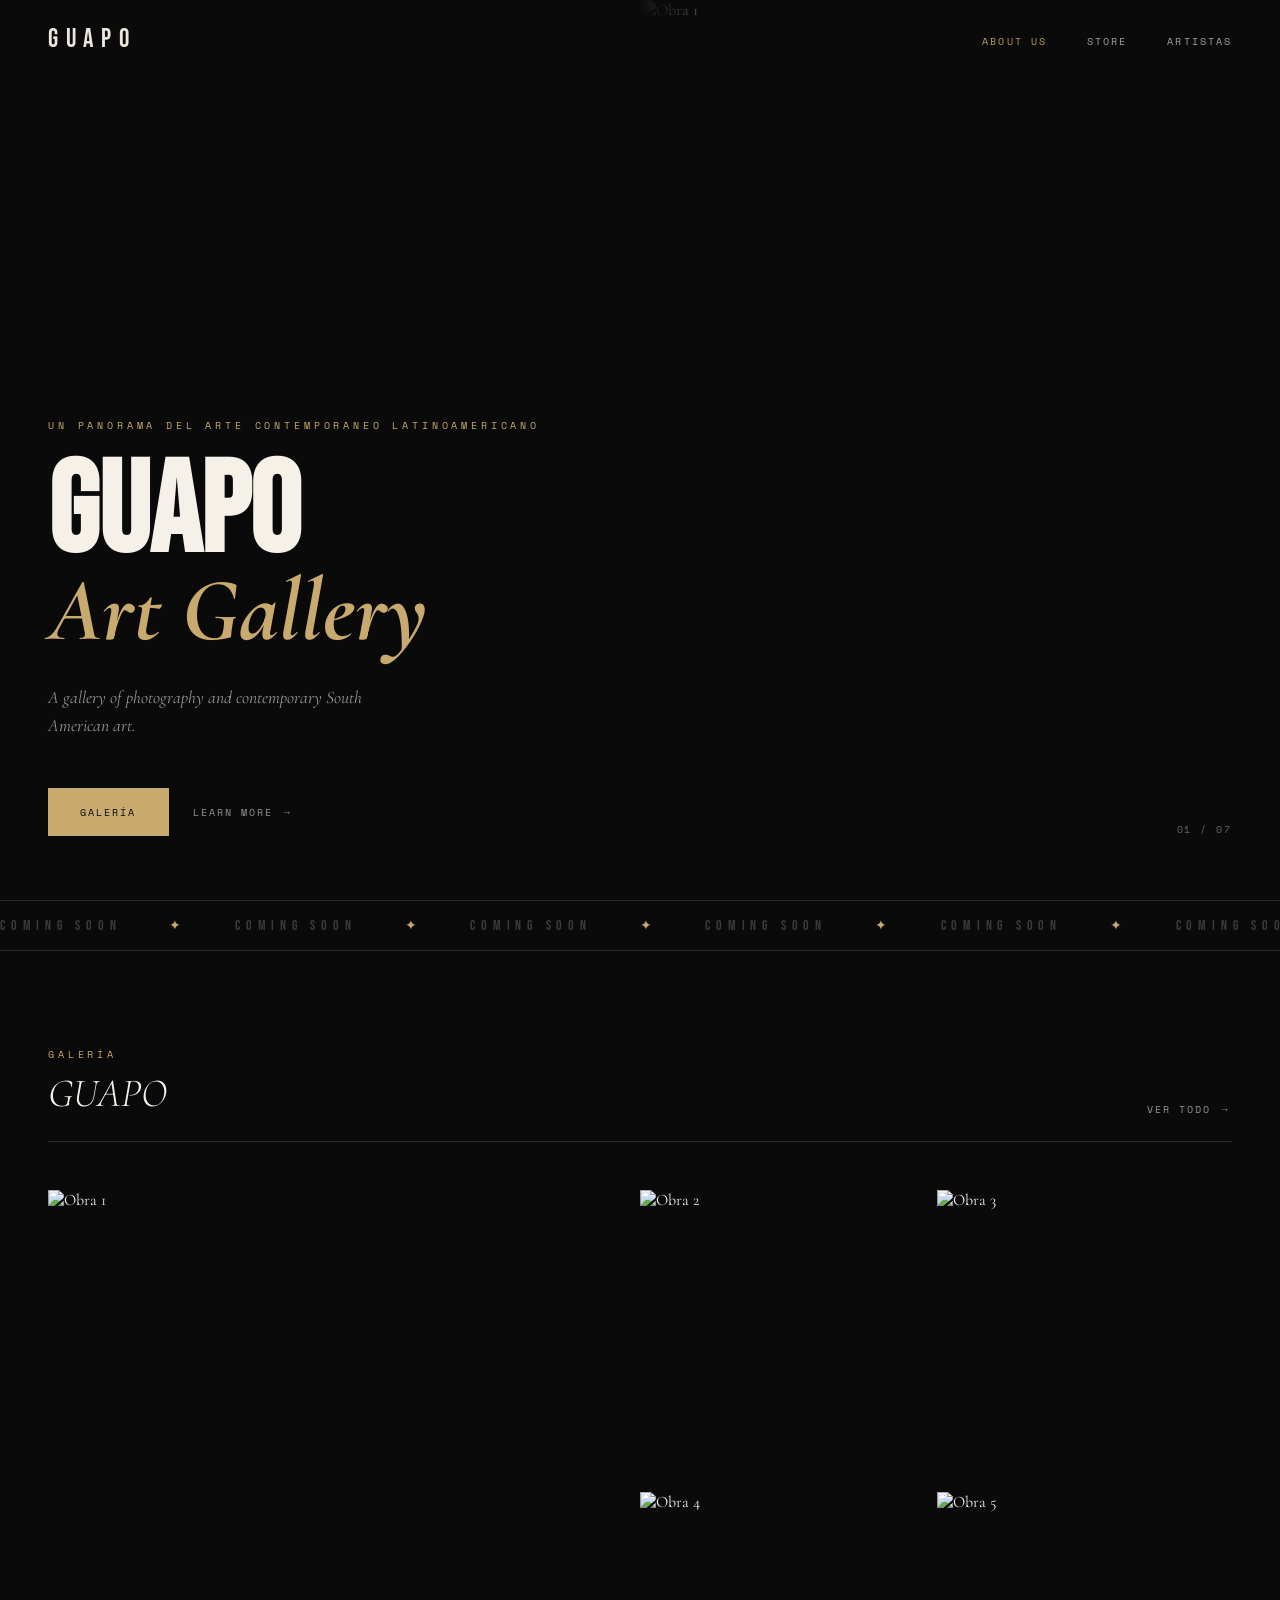
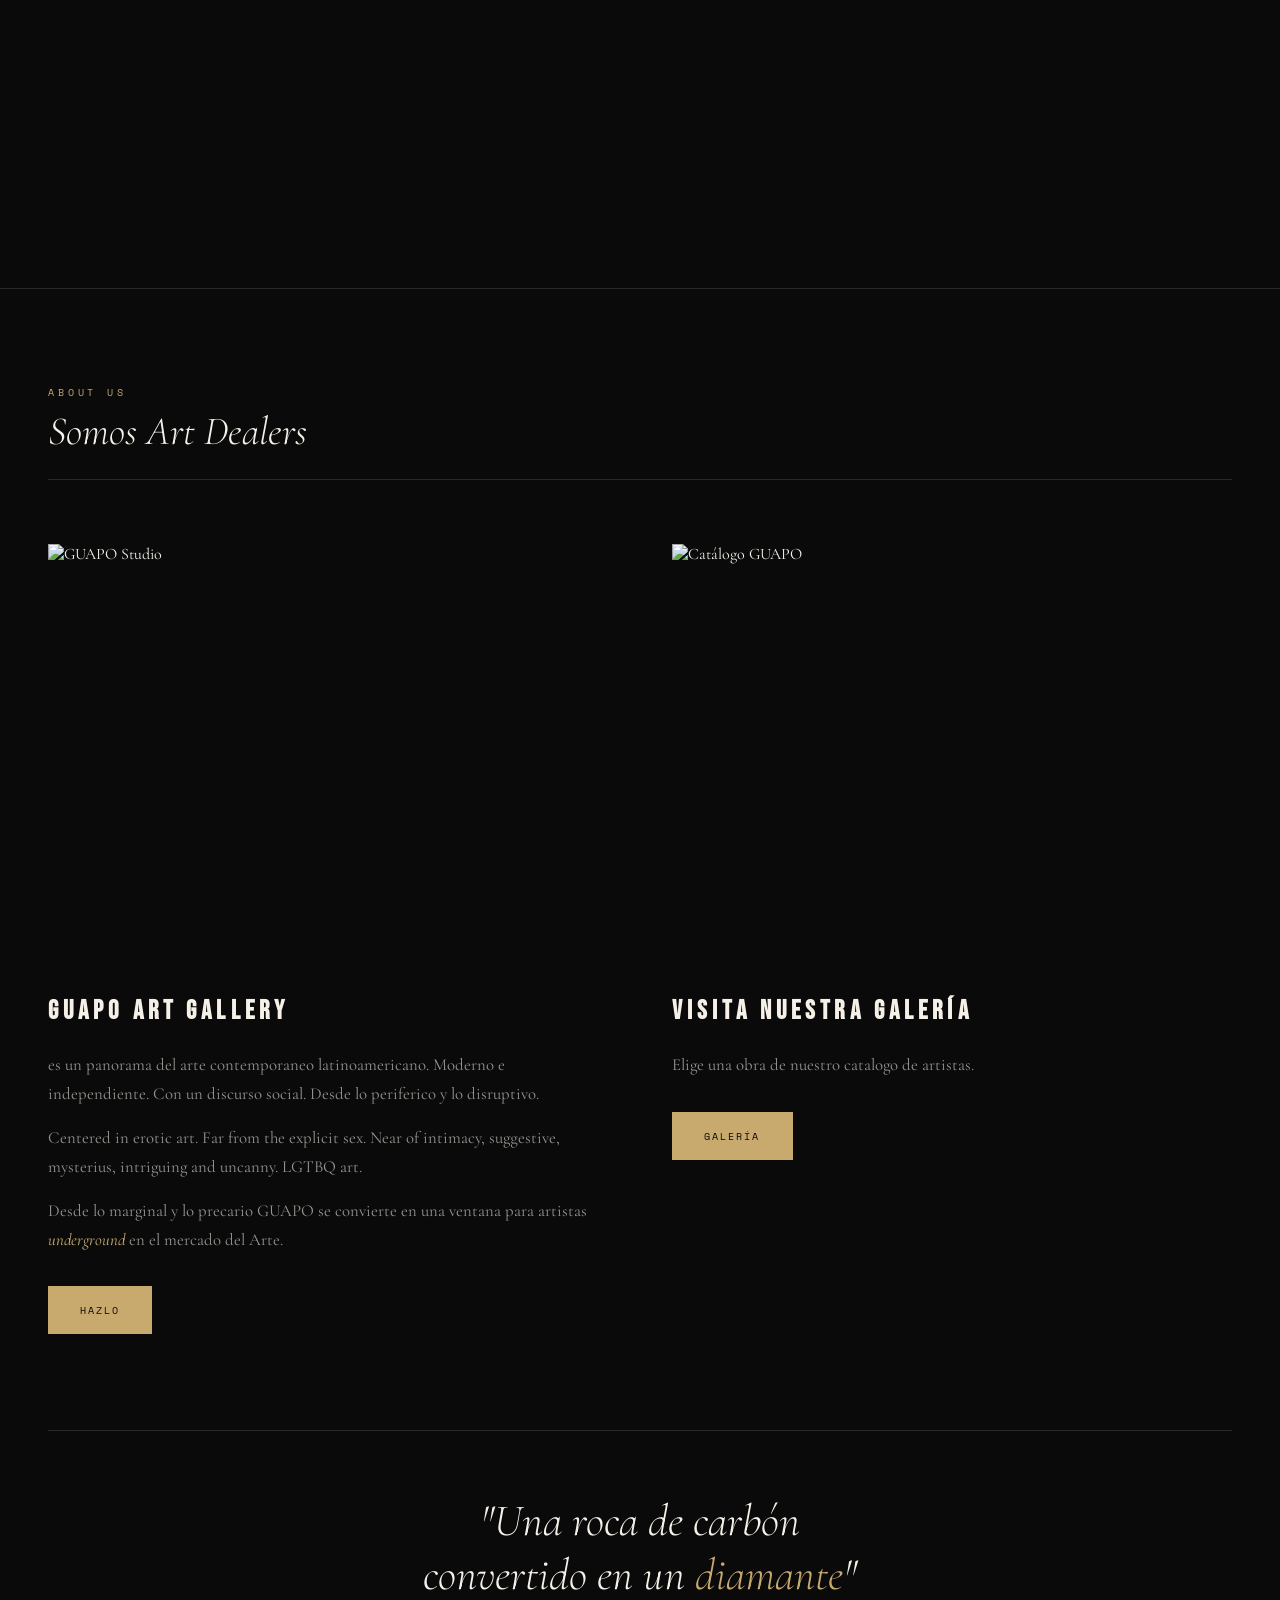
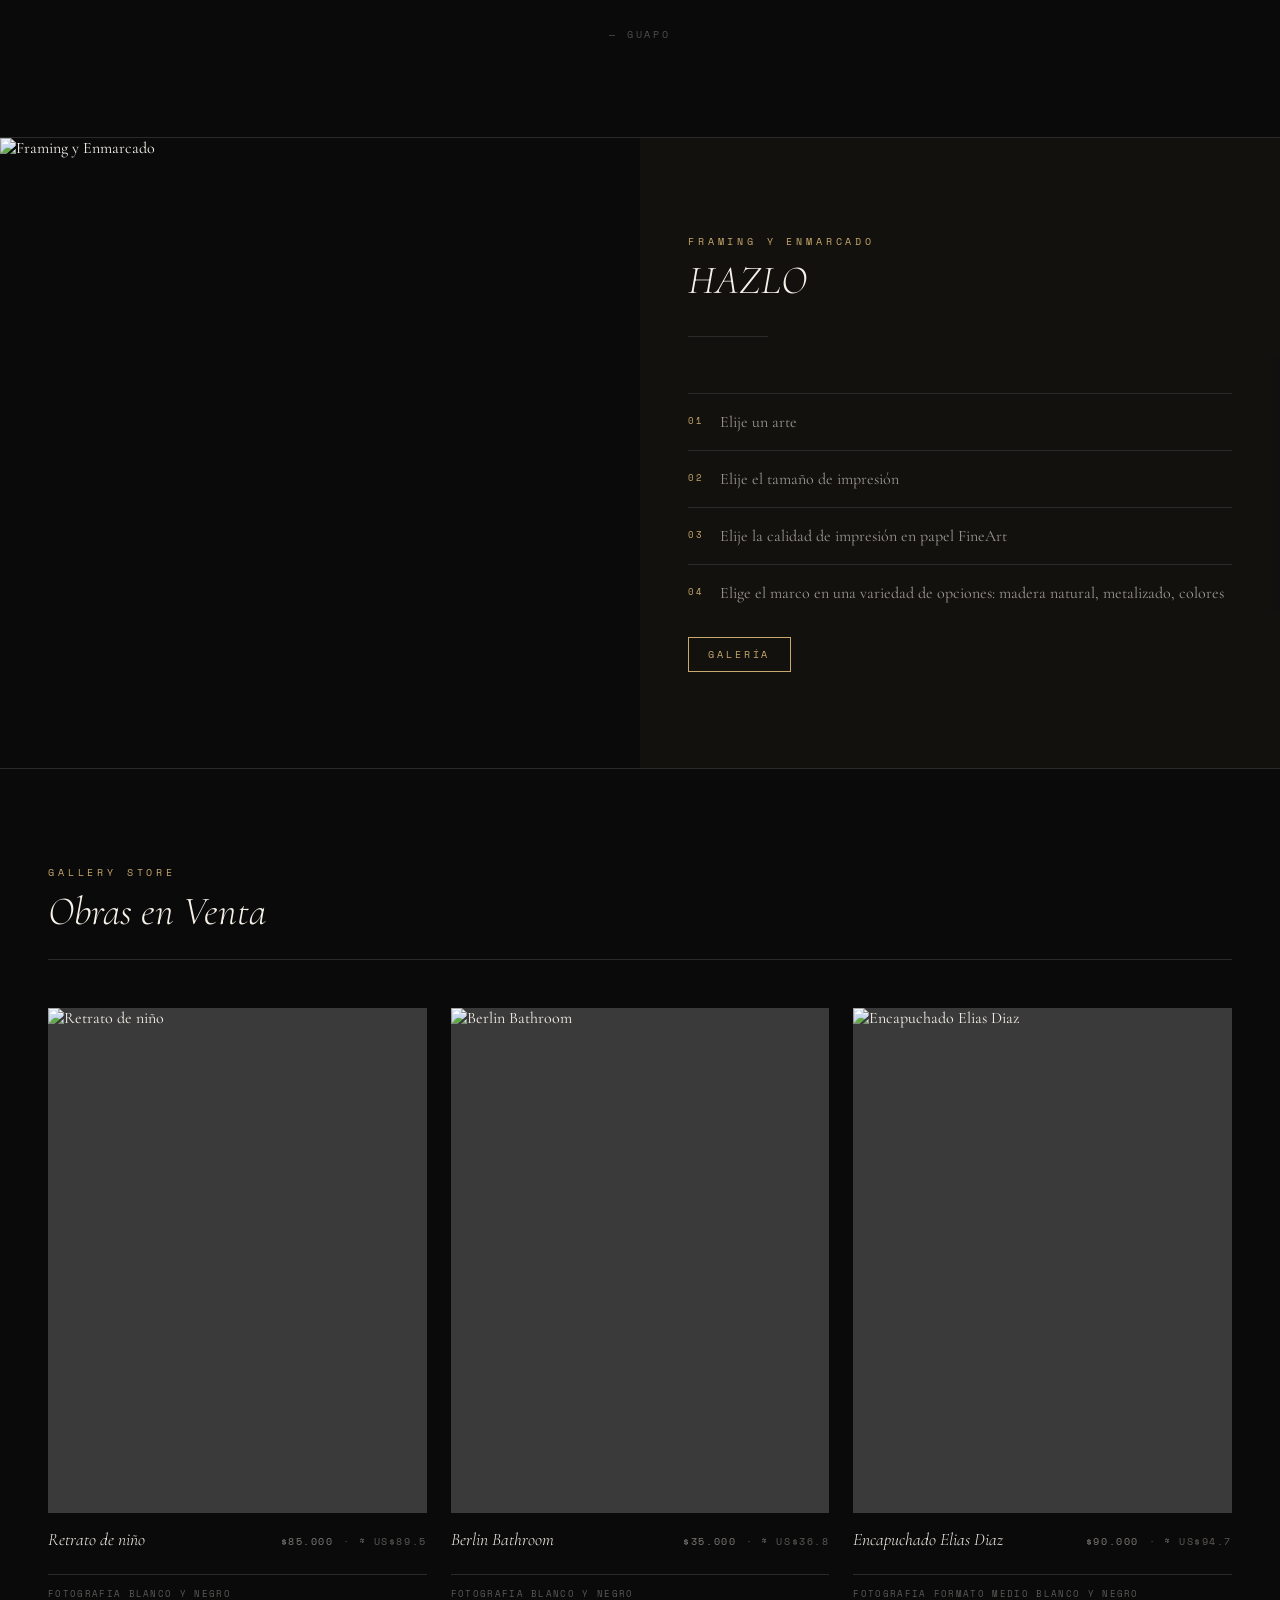
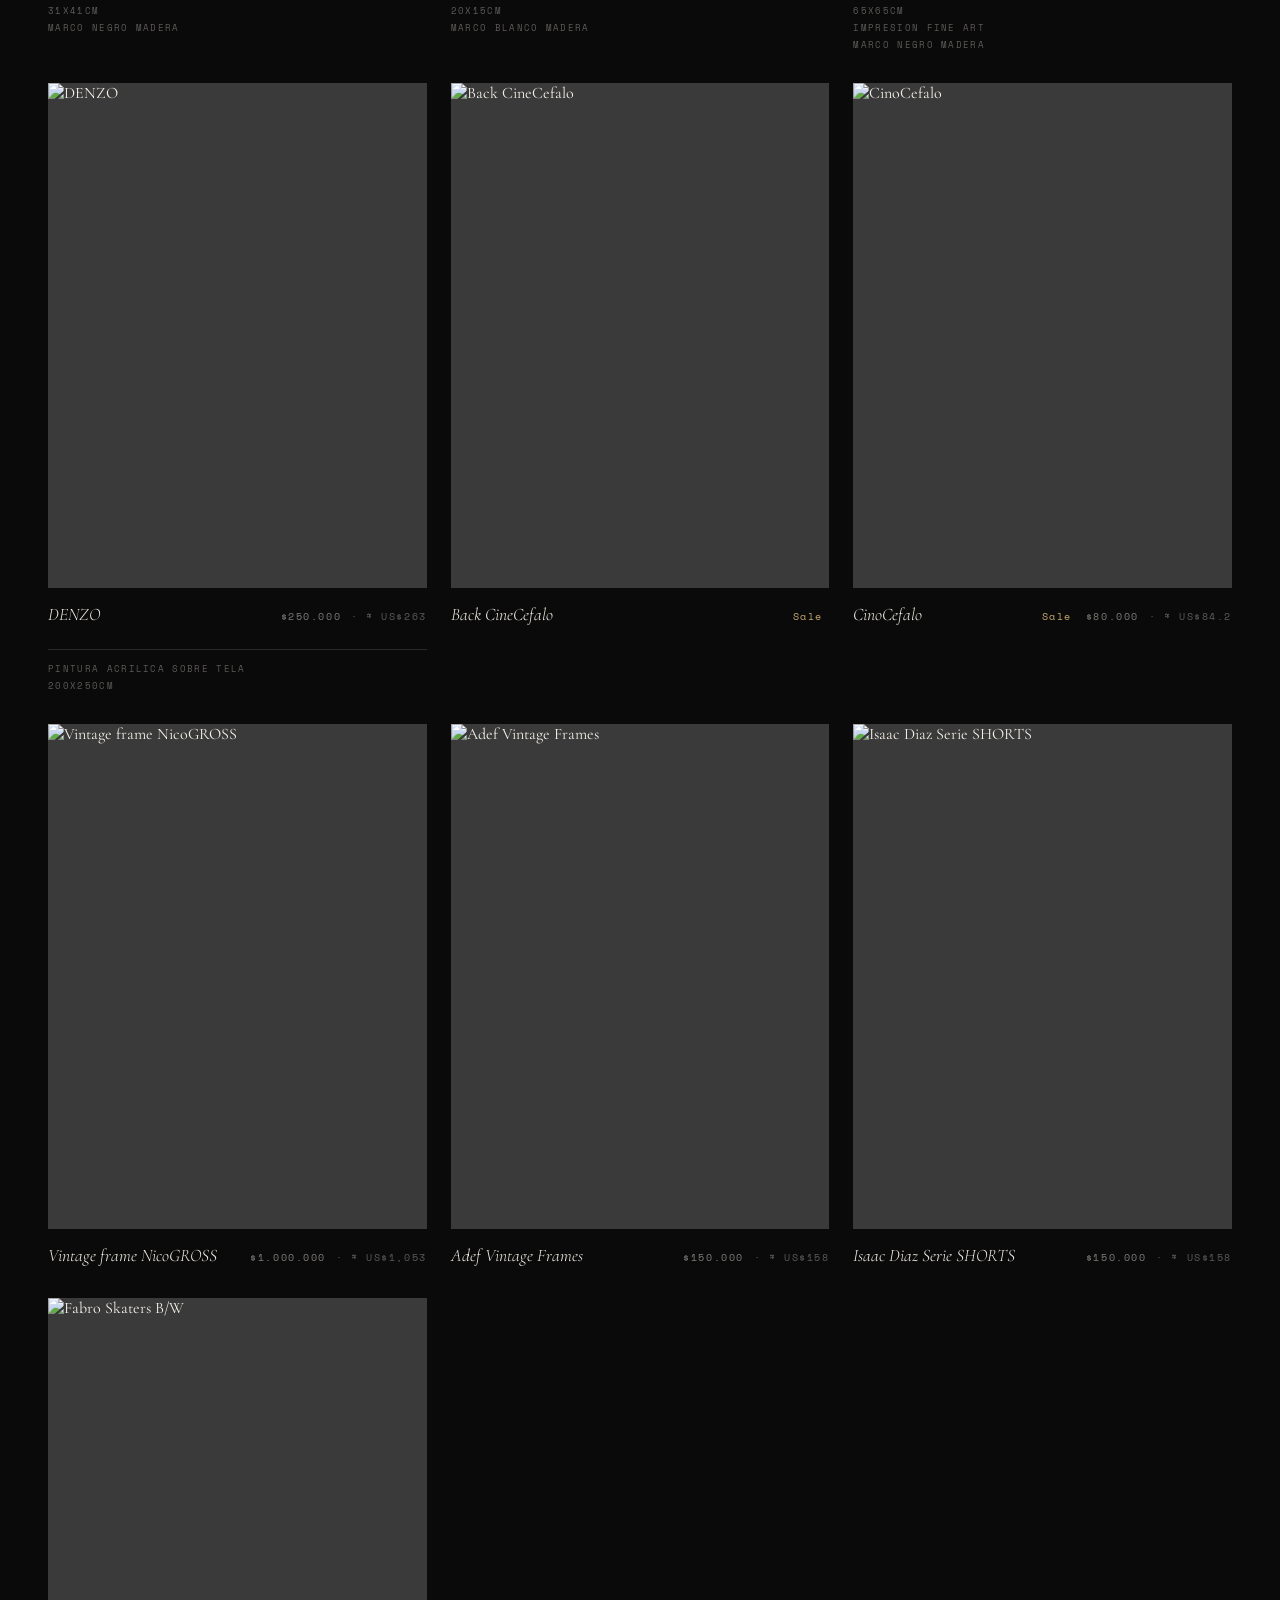
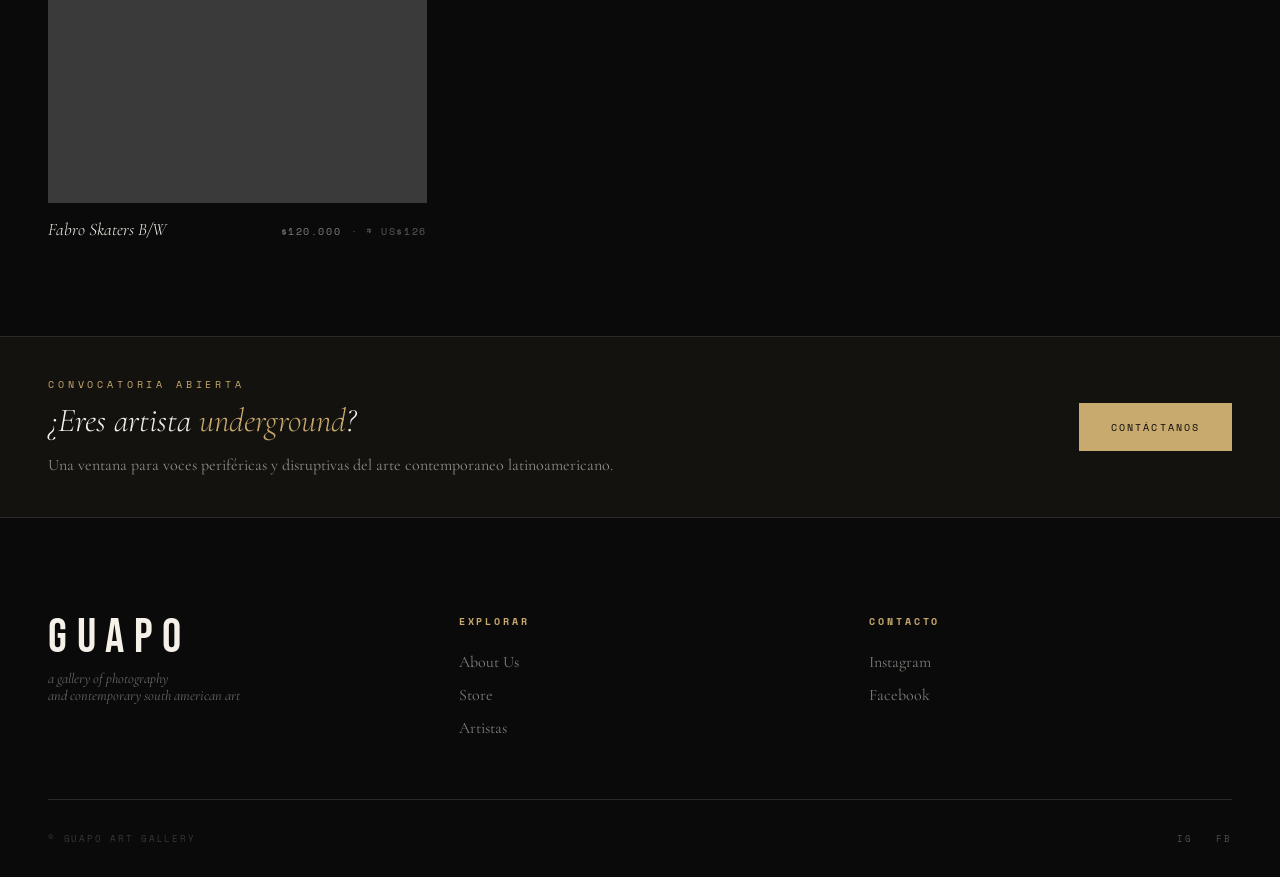
==== commit 10eaba6a: "feat: show approx USD next to CLP prices Live rate via open.er-api.com on load, fallback 1 USD ≈ 950" ====
--- a/index.html
+++ b/index.html
@@ -12,18 +12,18 @@
 <meta property="og:url" content="https://guapo.igapp.cl">
 <meta property="og:title" content="GUAPO Art Gallery">
 <meta property="og:description" content="Un panorama del Arte Contemporaneo Latinoamericano. A gallery of photography and contemporary South American art.">
-<meta property="og:image" content="https://res.cloudinary.com/de8mq5b9q/image/upload/q_auto/f_auto/v1779551643/hero1_uisseh.webp">
-<meta property="og:image:secure_url" content="https://res.cloudinary.com/de8mq5b9q/image/upload/q_auto/f_auto/v1779551643/hero1_uisseh.webp">
-<meta property="og:image:type" content="image/webp">
-<meta property="og:image:width" content="1200">
-<meta property="og:image:height" content="630">
+<meta property="og:image" content="https://guapo.igapp.cl/hero1.jpg">
+<meta property="og:image:secure_url" content="https://guapo.igapp.cl/hero1.jpg">
+<meta property="og:image:type" content="image/jpeg">
+<meta property="og:image:width" content="1024">
+<meta property="og:image:height" content="1024">
 <meta property="og:image:alt" content="GUAPO Art Gallery">
 <meta property="og:locale" content="es_CL">
 
 <meta name="twitter:card" content="summary_large_image">
 <meta name="twitter:title" content="GUAPO Art Gallery">
 <meta name="twitter:description" content="Un panorama del Arte Contemporaneo Latinoamericano. A gallery of photography and contemporary South American art.">
-<meta name="twitter:image" content="https://res.cloudinary.com/de8mq5b9q/image/upload/q_auto/f_auto/v1779551643/hero1_uisseh.webp">
+<meta name="twitter:image" content="https://guapo.igapp.cl/hero1.jpg">
 <meta name="twitter:image:alt" content="GUAPO Art Gallery">
 <link rel="icon" type="image/svg+xml" href="favicon.svg">
 <link href="https://fonts.googleapis.com/css2?family=Cormorant+Garamond:ital,wght@0,300;0,400;1,300;1,400&family=Bebas+Neue&family=Space+Mono:ital@0;1&display=swap" rel="stylesheet">
@@ -130,22 +130,22 @@
   <div class="shop-grid">
     <div class="shop-card">
       <div class="shop-img zoomable"><img src="https://res.cloudinary.com/de8mq5b9q/image/upload/q_auto/f_auto/v1779555426/01-retrato-nino_a5bz6v.webp" alt="Retrato de niño"></div>
-      <div class="shop-info"><div class="shop-name">Retrato de niño</div><div class="shop-price">$85.000</div></div>
+      <div class="shop-info"><div class="shop-name">Retrato de niño</div><div class="shop-price" data-clp="85000">$85.000</div></div>
       <ul class="shop-meta"><li>Fotografia blanco y negro</li><li>31x41cm</li><li>Marco negro madera</li></ul>
     </div>
     <div class="shop-card">
       <div class="shop-img zoomable"><img src="https://res.cloudinary.com/de8mq5b9q/image/upload/q_auto/f_auto/v1779555424/02-berlin-bathroom_y0gxuj.webp" alt="Berlin Bathroom"></div>
-      <div class="shop-info"><div class="shop-name">Berlin Bathroom</div><div class="shop-price">$35.000</div></div>
+      <div class="shop-info"><div class="shop-name">Berlin Bathroom</div><div class="shop-price" data-clp="35000">$35.000</div></div>
       <ul class="shop-meta"><li>Fotografia blanco y negro</li><li>20x15cm</li><li>Marco blanco madera</li></ul>
     </div>
     <div class="shop-card">
       <div class="shop-img zoomable"><img src="https://res.cloudinary.com/de8mq5b9q/image/upload/q_auto/f_auto/v1779555426/03-encapuchado_afqerm.webp" alt="Encapuchado Elias Diaz"></div>
-      <div class="shop-info"><div class="shop-name">Encapuchado Elias Diaz</div><div class="shop-price">$90.000</div></div>
+      <div class="shop-info"><div class="shop-name">Encapuchado Elias Diaz</div><div class="shop-price" data-clp="90000">$90.000</div></div>
       <ul class="shop-meta"><li>Fotografia formato medio blanco y negro</li><li>65x65cm</li><li>Impresion Fine art</li><li>Marco negro madera</li></ul>
     </div>
     <div class="shop-card">
       <div class="shop-img zoomable"><img src="https://res.cloudinary.com/de8mq5b9q/image/upload/q_auto/f_auto/v1779555417/04-denzo_su2egc.webp" alt="DENZO"></div>
-      <div class="shop-info"><div class="shop-name">DENZO</div><div class="shop-price">$250.000</div></div>
+      <div class="shop-info"><div class="shop-name">DENZO</div><div class="shop-price" data-clp="250000">$250.000</div></div>
       <ul class="shop-meta"><li>Pintura acrilica sobre tela</li><li>200x250cm</li></ul>
     </div>
     <div class="shop-card">
@@ -154,23 +154,23 @@
     </div>
     <div class="shop-card">
       <div class="shop-img zoomable"><img src="https://res.cloudinary.com/de8mq5b9q/image/upload/q_auto/f_auto/v1779555417/06-cinocefalo_skrykm.webp" alt="CinoCefalo"></div>
-      <div class="shop-info"><div class="shop-name">CinoCefalo</div><div class="shop-price"><span class="shop-sale">Sale</span> $80.000</div></div>
+      <div class="shop-info"><div class="shop-name">CinoCefalo</div><div class="shop-price" data-clp="80000"><span class="shop-sale">Sale</span> $80.000</div></div>
     </div>
     <div class="shop-card">
       <div class="shop-img zoomable"><img src="https://res.cloudinary.com/de8mq5b9q/image/upload/q_auto/f_auto/v1779555418/07-vintage-nicogross_v4pp0q.webp" alt="Vintage frame NicoGROSS"></div>
-      <div class="shop-info"><div class="shop-name">Vintage frame NicoGROSS</div><div class="shop-price">$1.000.000</div></div>
+      <div class="shop-info"><div class="shop-name">Vintage frame NicoGROSS</div><div class="shop-price" data-clp="1000000">$1.000.000</div></div>
     </div>
     <div class="shop-card">
       <div class="shop-img zoomable"><img src="https://res.cloudinary.com/de8mq5b9q/image/upload/q_auto/f_auto/v1779555419/08-adef-vintage_pfa0m5.webp" alt="Adef Vintage Frames"></div>
-      <div class="shop-info"><div class="shop-name">Adef Vintage Frames</div><div class="shop-price">$150.000</div></div>
+      <div class="shop-info"><div class="shop-name">Adef Vintage Frames</div><div class="shop-price" data-clp="150000">$150.000</div></div>
     </div>
     <div class="shop-card">
       <div class="shop-img zoomable"><img src="https://res.cloudinary.com/de8mq5b9q/image/upload/q_auto/f_auto/v1779555420/09-isaac-shorts_nz2wnm.webp" alt="Isaac Diaz Serie SHORTS"></div>
-      <div class="shop-info"><div class="shop-name">Isaac Diaz Serie SHORTS</div><div class="shop-price">$150.000</div></div>
+      <div class="shop-info"><div class="shop-name">Isaac Diaz Serie SHORTS</div><div class="shop-price" data-clp="150000">$150.000</div></div>
     </div>
     <div class="shop-card">
       <div class="shop-img zoomable"><img src="https://res.cloudinary.com/de8mq5b9q/image/upload/q_auto/f_auto/v1779555422/10-fabro-skaters_wucuiw.webp" alt="Fabro Skaters B/W"></div>
-      <div class="shop-info"><div class="shop-name">Fabro Skaters B/W</div><div class="shop-price">$120.000</div></div>
+      <div class="shop-info"><div class="shop-name">Fabro Skaters B/W</div><div class="shop-price" data-clp="120000">$120.000</div></div>
     </div>
   </div>
 </section>
--- a/style.css
+++ b/style.css
@@ -101,6 +101,7 @@
 .shop-name { font-family:var(--font-serif); font-size:1.1rem; font-style:italic; font-weight:300; color:var(--white); }
 .shop-price { font-family:var(--font-mono); font-size:0.65rem; letter-spacing:0.15em; color:rgba(245,240,232,0.5); white-space:nowrap; }
 .shop-sale { color:var(--accent); margin-right:0.4rem; }
+.shop-price-usd { color:rgba(245,240,232,0.35); margin-left:0.15rem; }
 .shop-meta { list-style:none; margin-top:0.5rem; padding-top:0.8rem; border-top:1px solid var(--border); display:flex; flex-direction:column; gap:0.3rem; }
 .shop-meta li { font-family:var(--font-mono); font-size:0.55rem; letter-spacing:0.15em; text-transform:uppercase; color:rgba(245,240,232,0.35); line-height:1.4; }
 @media(max-width:900px){ .shop-grid{grid-template-columns:repeat(2,1fr)} }
@@ -184,6 +185,16 @@
 
 /* RESPONSIVE */
 @media(max-width:900px){
+  /* TYPOGRAPHY BOOST FOR MOBILE */
+  .section-label,.hero-eyebrow,.footer-col h4,.footer-copy,.social-links a,.artist-num,.artist-origin,.coming-categories,.coming-badge,.btn-primary,.btn-ghost,.gallery-tag,.shop-price,.shop-meta li,.lb-meta li,.lightbox-counter,.hero-counter,.artistas-hero-counter,.marquee-item{ font-size:0.8rem; letter-spacing:0.25em; }
+  .hero-sub,.about-body,.open-call-text,.store-list li,.footer-col ul a,.footer-tagline,.shop-name,.lb-price{ font-size:1.3rem; line-height:1.7; }
+  .section-title{ font-size:2.2rem; }
+  .about-title{ font-size:1.8rem; letter-spacing:0.15em; }
+  .lb-name{ font-size:1.6rem; }
+  .manifesto-list li{ font-size:1.3rem; line-height:1.5; }
+  .footer-cta-title{ font-size:1.8rem; }
+  .footer-cta-body{ font-size:1.2rem; line-height:1.6; }
+
   .hero{grid-template-columns:1fr}
   .hero-right{position:absolute;inset:0;z-index:0}
   .hero-left{position:relative;z-index:1;padding:7rem 1.5rem 3rem;background:linear-gradient(to top,rgba(10,10,10,0.95) 60%,transparent);justify-content:flex-end;min-height:100vh}
@@ -191,7 +202,7 @@
   .nav-toggle{display:flex}
   .nav-links{display:none;position:fixed;inset:0;background:var(--black);flex-direction:column;align-items:center;justify-content:center;gap:3rem;z-index:99}
   .nav-links.open{display:flex}
-  .nav-links a{font-size:1rem}
+  .nav-links a{font-size:1.3rem;letter-spacing:0.2em}
   .gallery-grid{grid-template-columns:1fr 1fr;grid-template-rows:200px 200px 200px}
   .gallery-item:first-child{grid-row:auto}
   .about-section{padding:4rem 1.5rem}
@@ -207,4 +218,7 @@
 @media(max-width:480px){
   .gallery-grid{grid-template-columns:1fr;grid-template-rows:repeat(5,220px)}
   .hero-title{font-size:5rem}
-}
+  .hero-sub,.about-body,.open-call-text,.store-list li,.footer-col ul a,.footer-tagline,.shop-name,.lb-price{ font-size:1.2rem; line-height:1.7; }
+  .manifesto-list li{ font-size:1.2rem; }
+  .footer-cta-body{ font-size:1.15rem; }
+}
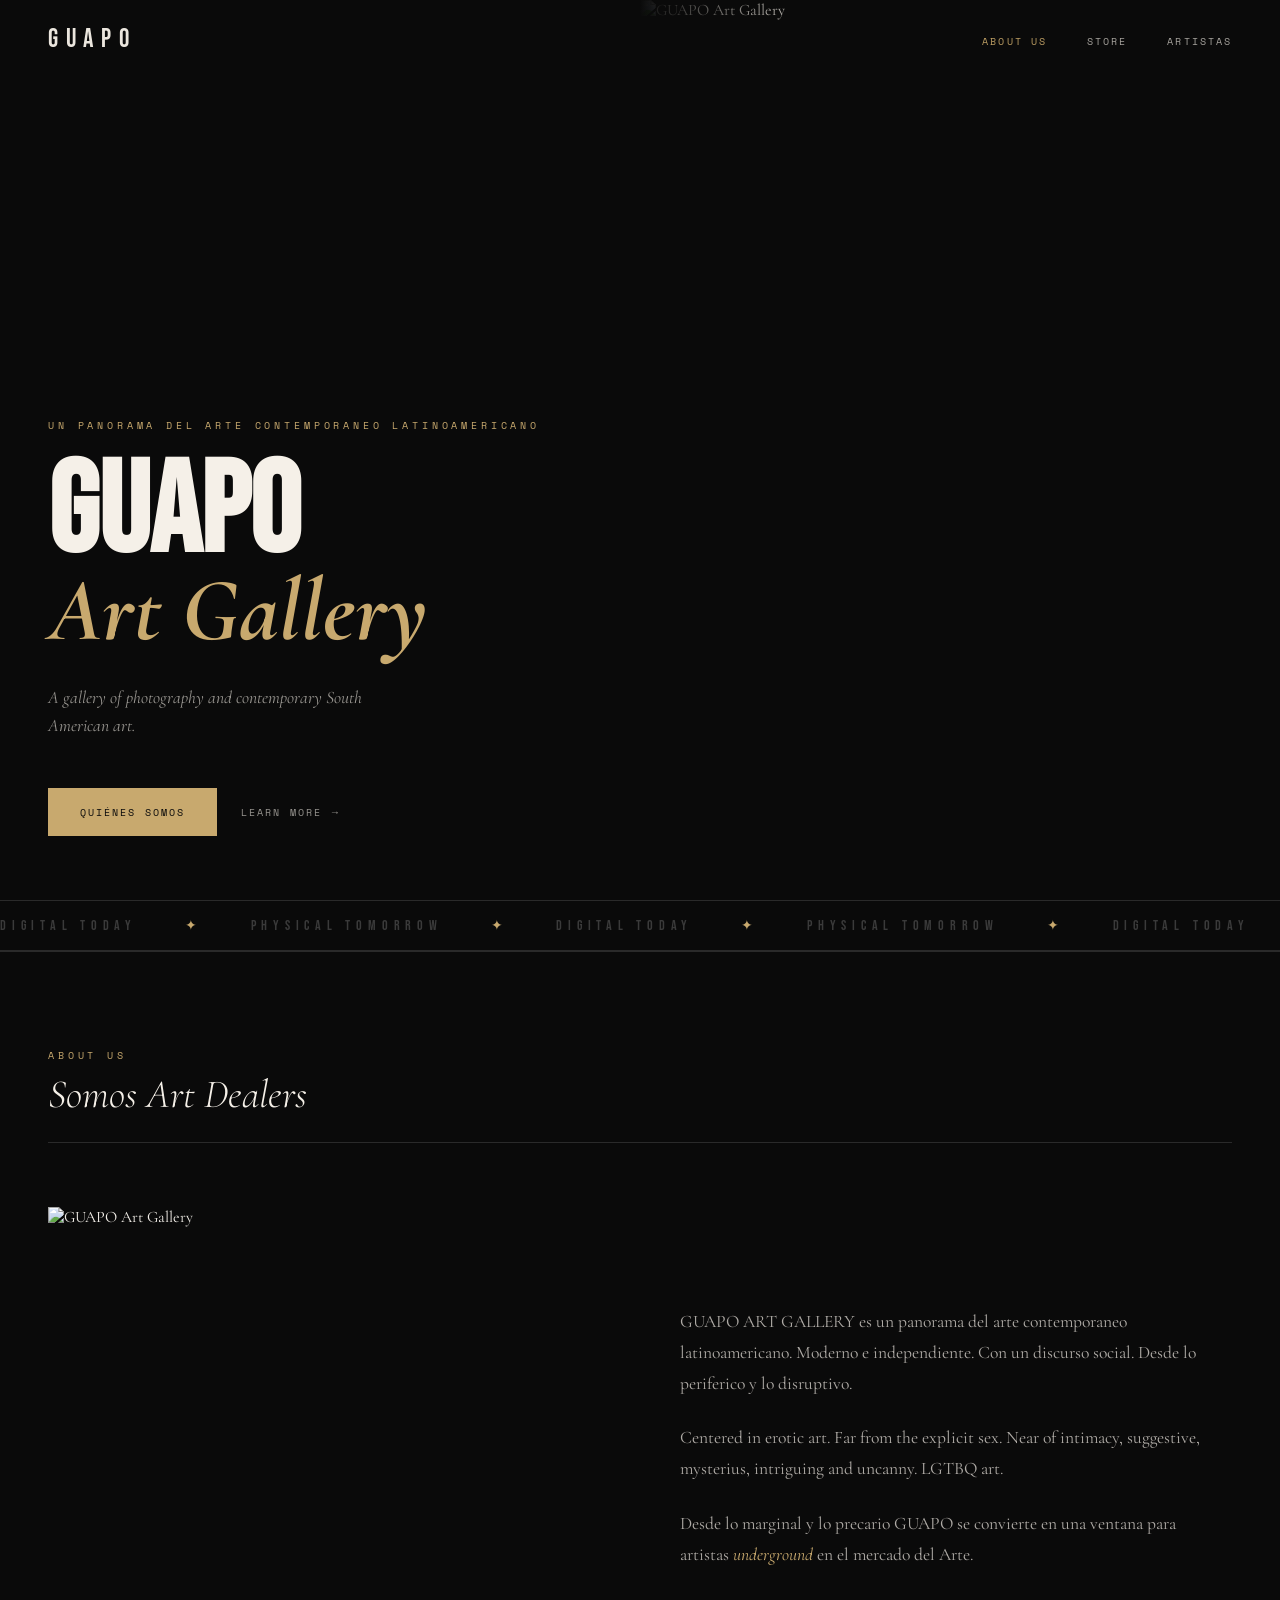
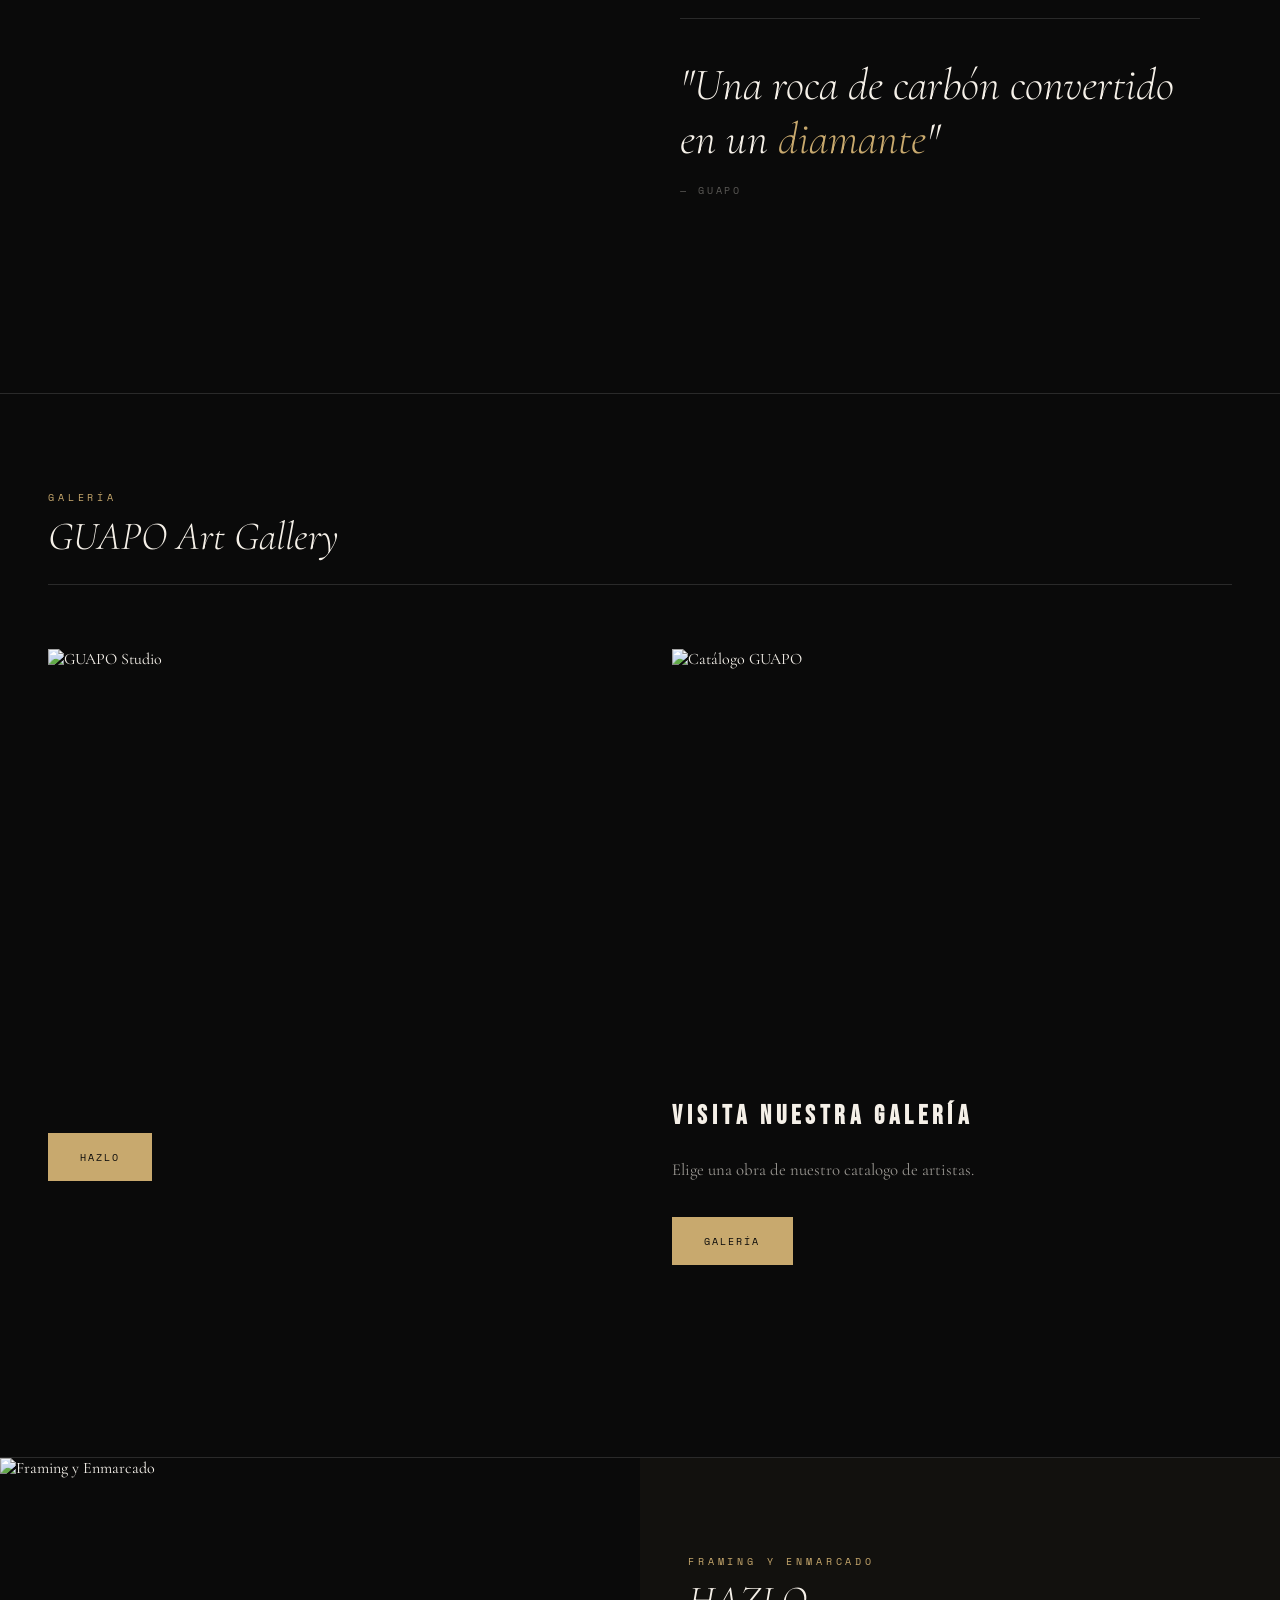
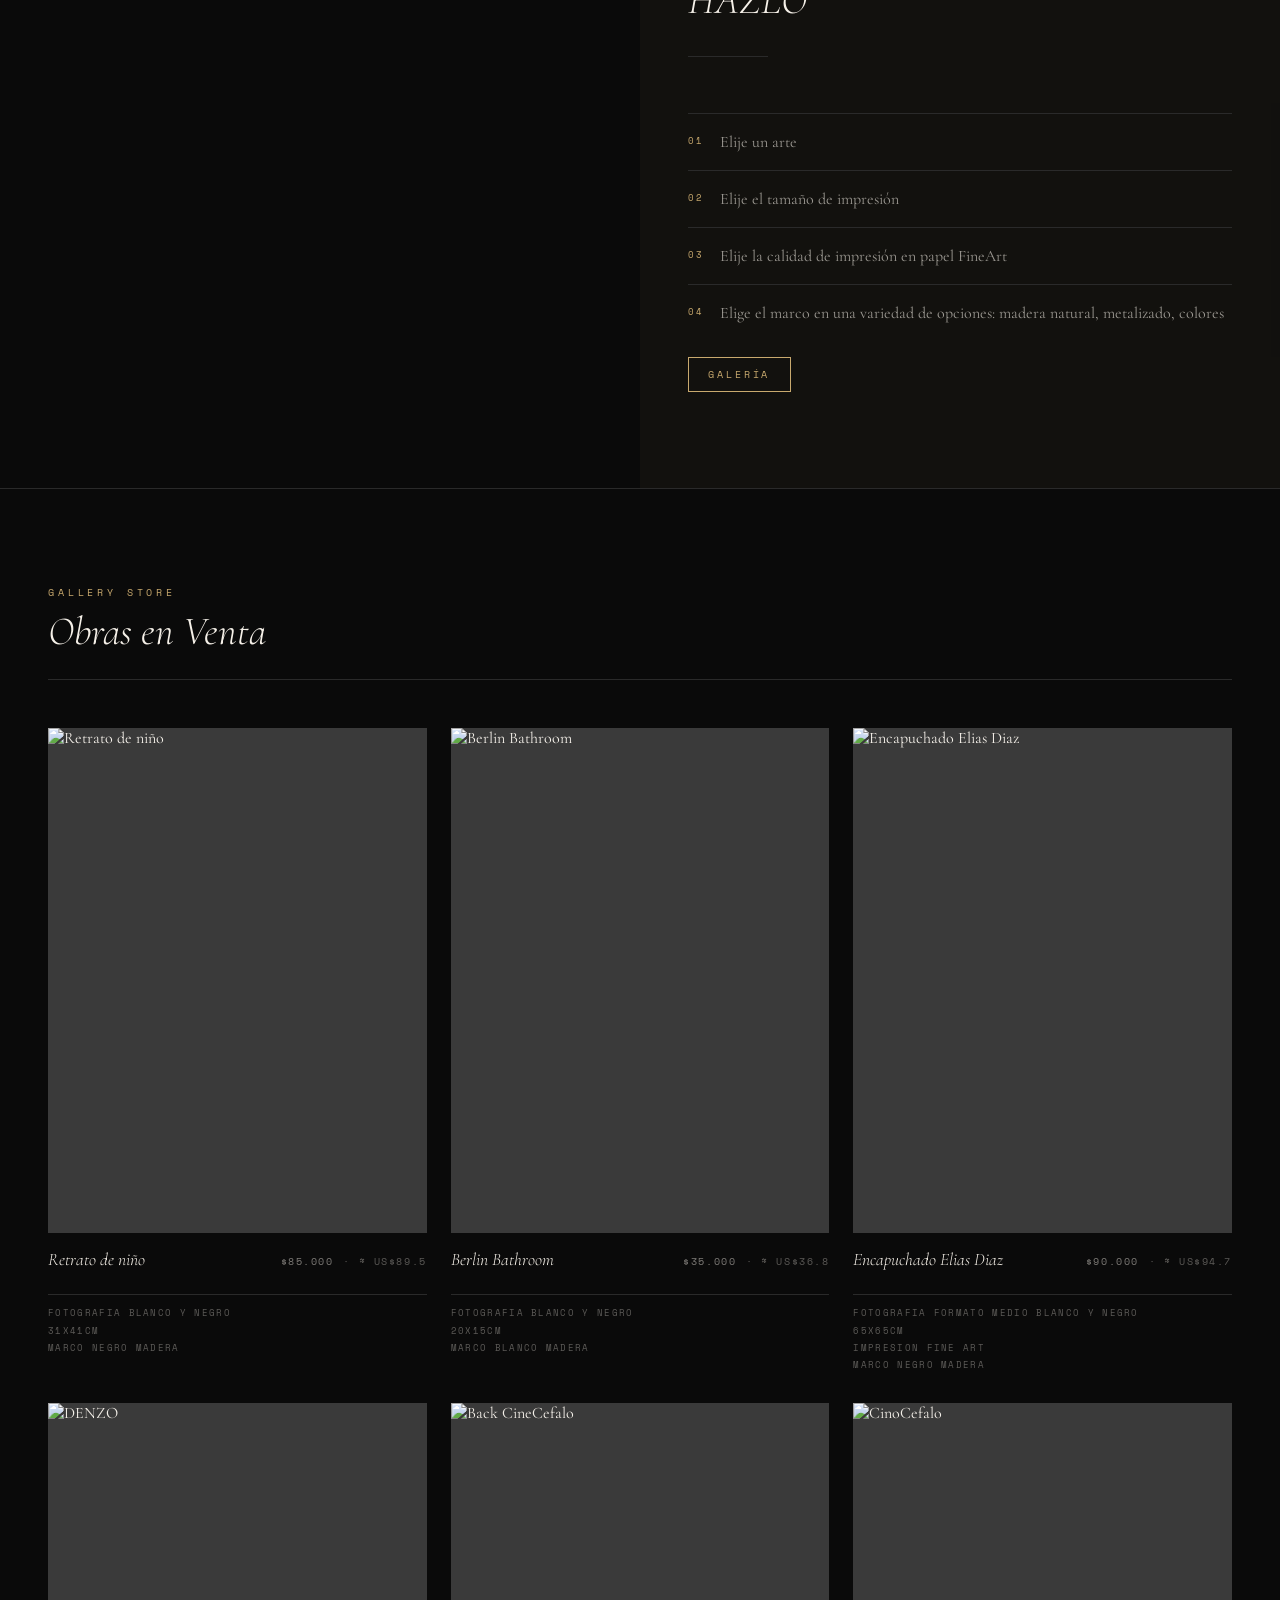
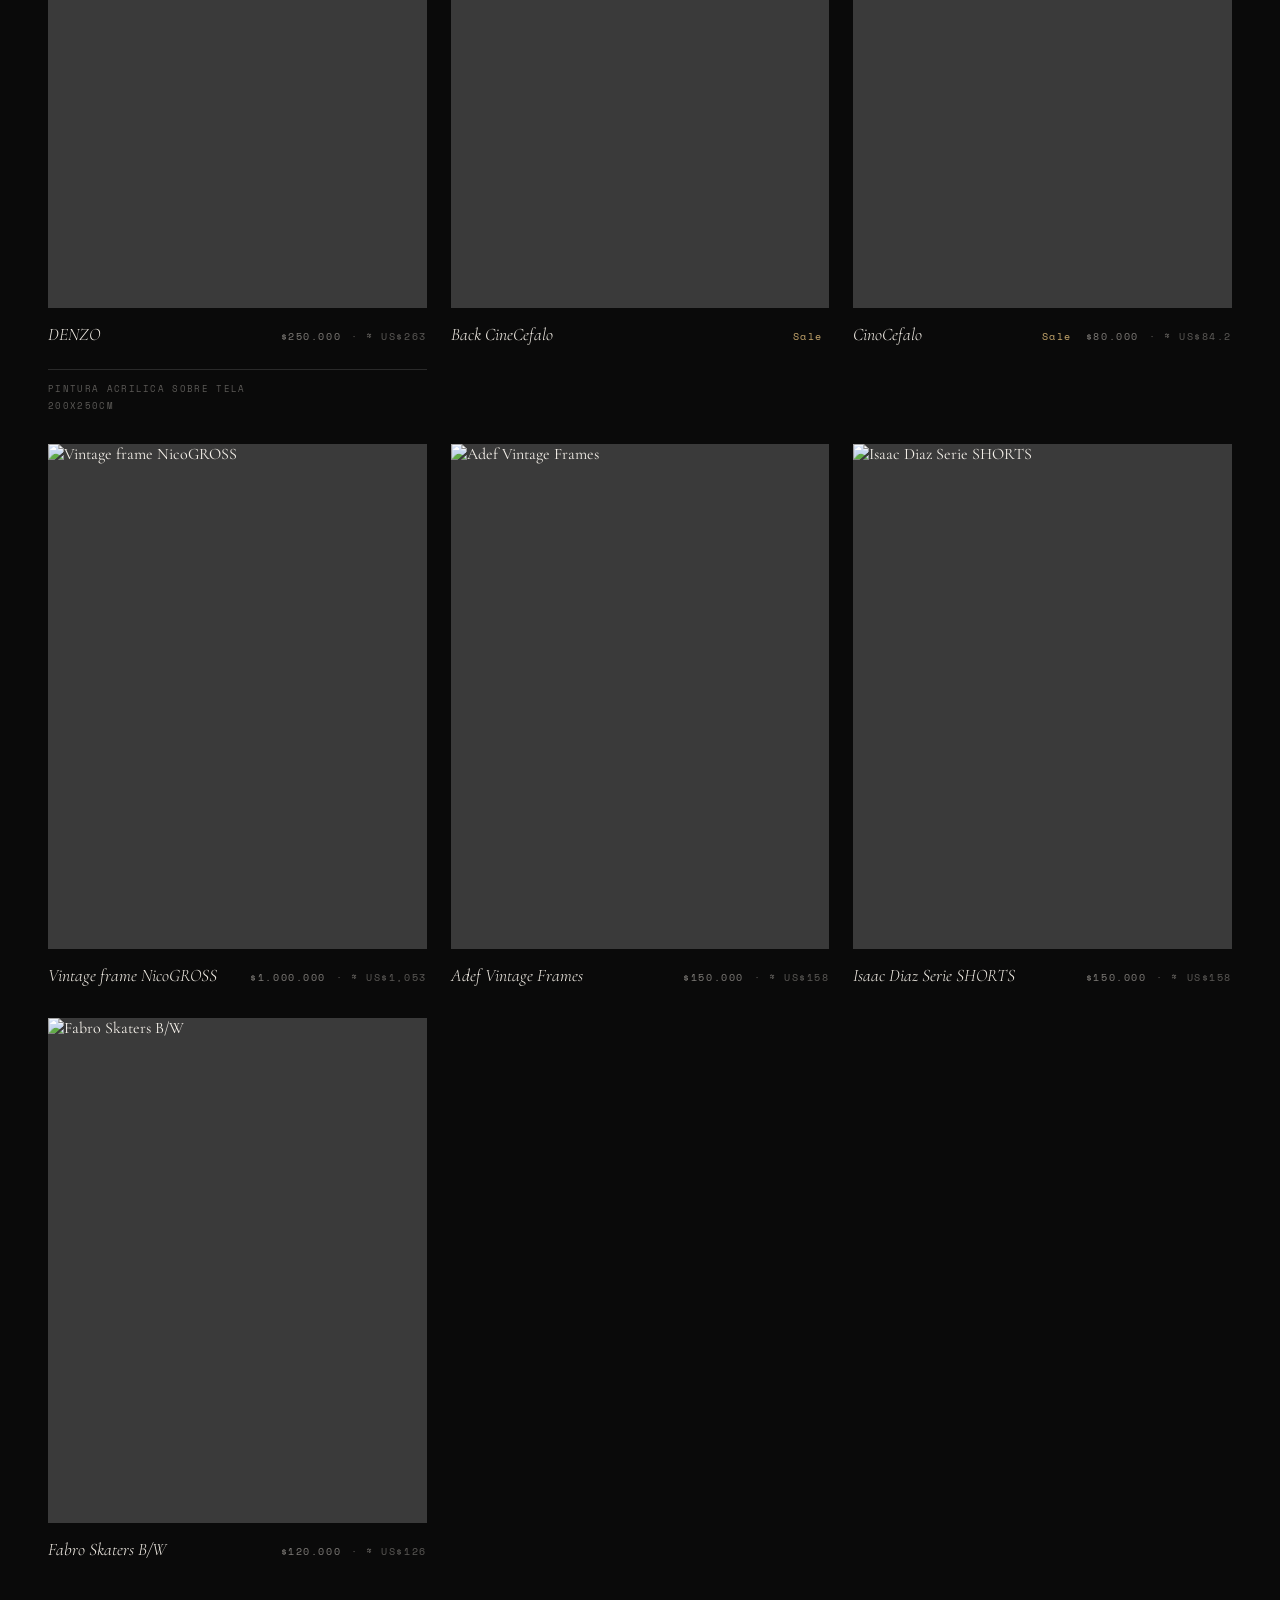
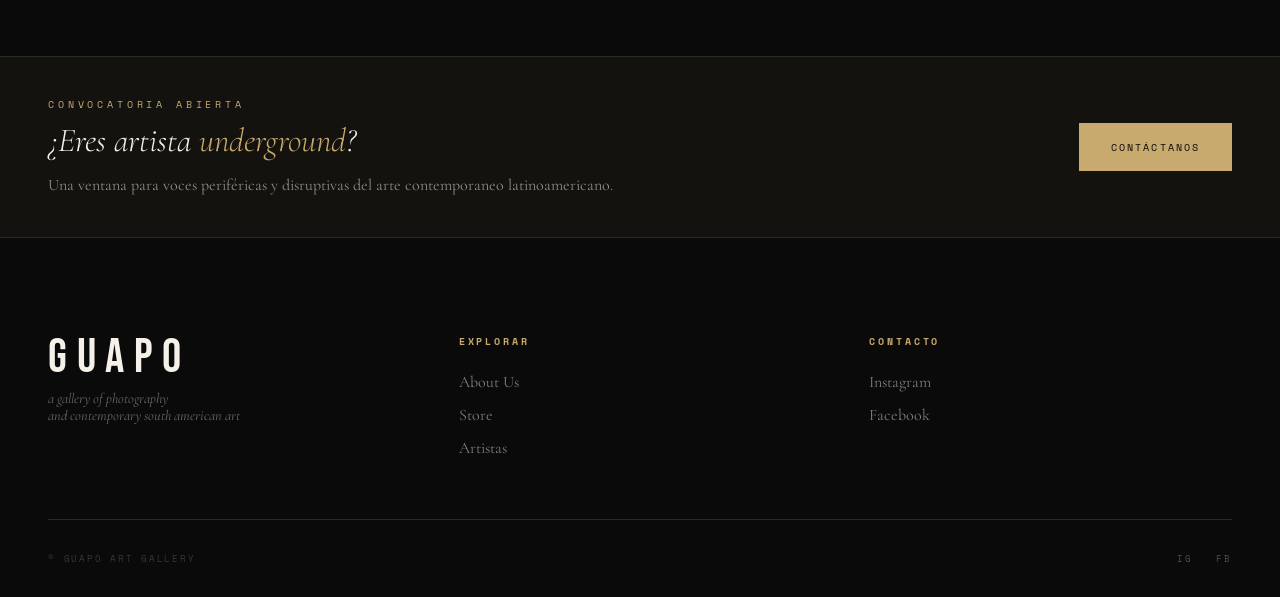
==== commit 5c5a7930: "refactor(home): restructure to editorial 4-section layout 1. Hero — single image (hero2), counter re" ====
--- a/index.html
+++ b/index.html
@@ -45,53 +45,46 @@
     <h1 class="hero-title">GUAPO<em>Art Gallery</em></h1>
     <p class="hero-sub">A gallery of photography and contemporary South American art.</p>
     <div class="hero-cta">
-      <a href="#gallery" class="btn-primary">Galería</a>
-      <a href="#about" class="btn-ghost">Learn more</a>
+      <a href="#about" class="btn-primary">Quiénes Somos</a>
+      <a href="#gallery" class="btn-ghost">Learn more</a>
     </div>
   </div>
   <div class="hero-right">
     <div class="hero-image-stack">
-      <img class="hero-img active" src="https://res.cloudinary.com/de8mq5b9q/image/upload/q_auto/f_auto/v1779551643/hero2_r1ycls.webp" alt="Obra 1">
-      <img class="hero-img" src="https://res.cloudinary.com/de8mq5b9q/image/upload/q_auto/f_auto/v1779551645/hero3_dknotn.webp" alt="Obra 2">
-      <img class="hero-img" src="https://res.cloudinary.com/de8mq5b9q/image/upload/q_auto/f_auto/v1779551644/hero4_oq634n.webp" alt="Obra 3">
-      <img class="hero-img" src="https://res.cloudinary.com/de8mq5b9q/image/upload/q_auto/f_auto/v1779551643/hero5_zebrvh.webp" alt="Obra 4">
-      <img class="hero-img" src="https://res.cloudinary.com/de8mq5b9q/image/upload/q_auto/f_auto/v1779551644/hero6_megc72.webp" alt="Obra 5">
-      <img class="hero-img" src="https://res.cloudinary.com/de8mq5b9q/image/upload/q_auto/f_auto/v1779551643/hero7_uw7ryh.webp" alt="Obra 6">
-      <img class="hero-img" src="https://res.cloudinary.com/de8mq5b9q/image/upload/q_auto/f_auto/v1779551644/hero8_g1cisw.webp" alt="Obra 7">
+      <img class="hero-img active" src="https://res.cloudinary.com/de8mq5b9q/image/upload/q_auto/f_auto/v1779551643/hero2_r1ycls.webp" alt="GUAPO Art Gallery">
     </div>
     <div class="hero-overlay"></div>
-    <div class="hero-counter" id="heroCounter">01 / 07</div>
   </div>
 </section>
 <div class="marquee-section">
   <div class="marquee-track">
-    <span class="marquee-item">Coming Soon <span class="marquee-dot">✦</span> Coming Soon <span class="marquee-dot">✦</span> Coming Soon <span class="marquee-dot">✦</span> Coming Soon <span class="marquee-dot">✦</span> Coming Soon <span class="marquee-dot">✦</span> Coming Soon <span class="marquee-dot">✦</span> Coming Soon <span class="marquee-dot">✦</span> Coming Soon <span class="marquee-dot">✦</span> Coming Soon <span class="marquee-dot">✦</span> Coming Soon <span class="marquee-dot">✦</span> Coming Soon <span class="marquee-dot">✦</span> Coming Soon</span>
+    <span class="marquee-item">Digital today <span class="marquee-dot">✦</span> Physical tomorrow <span class="marquee-dot">✦</span> Digital today <span class="marquee-dot">✦</span> Physical tomorrow <span class="marquee-dot">✦</span> Digital today <span class="marquee-dot">✦</span> Physical tomorrow <span class="marquee-dot">✦</span> Digital today <span class="marquee-dot">✦</span> Physical tomorrow <span class="marquee-dot">✦</span> Digital today <span class="marquee-dot">✦</span> Physical tomorrow <span class="marquee-dot">✦</span> Digital today <span class="marquee-dot">✦</span> Physical tomorrow</span>
   </div>
 </div>
-<section class="gallery-section fade-in" id="gallery">
+<section class="aboutus-section fade-in" id="about">
   <div class="section-header">
-    <div><p class="section-label">Galería</p><h2 class="section-title">GUAPO</h2></div>
-    <a href="artistas.html" class="btn-ghost">Ver todo</a>
-  </div>
-  <div class="gallery-grid">
-    <div class="gallery-item"><img src="https://res.cloudinary.com/de8mq5b9q/image/upload/q_auto/f_auto/v1779551644/hero6_megc72.webp" alt="Obra 1"><div class="gallery-overlay"><span class="gallery-tag">Serie I</span></div></div>
-    <div class="gallery-item"><img src="https://res.cloudinary.com/de8mq5b9q/image/upload/q_auto/f_auto/v1779551643/hero2_r1ycls.webp" alt="Obra 2"><div class="gallery-overlay"><span class="gallery-tag">Fotografía</span></div></div>
-    <div class="gallery-item"><img src="https://res.cloudinary.com/de8mq5b9q/image/upload/q_auto/f_auto/v1779551645/hero3_dknotn.webp" alt="Obra 3"><div class="gallery-overlay"><span class="gallery-tag">Contemporáneo</span></div></div>
-    <div class="gallery-item"><img src="https://res.cloudinary.com/de8mq5b9q/image/upload/q_auto/f_auto/v1779551644/hero4_oq634n.webp" alt="Obra 4"><div class="gallery-overlay"><span class="gallery-tag">Serie II</span></div></div>
-    <div class="gallery-item"><img src="https://res.cloudinary.com/de8mq5b9q/image/upload/q_auto/f_auto/v1779551643/hero5_zebrvh.webp" alt="Obra 5"><div class="gallery-overlay"><span class="gallery-tag">Surreal</span></div></div>
-  </div>
-</section>
-<section class="about-section fade-in" id="about">
+    <div><p class="section-label">About Us</p><h2 class="section-title">Somos Art Dealers</h2></div>
+  </div>
+  <div class="aboutus-grid">
+    <div class="aboutus-img">
+      <img src="https://res.cloudinary.com/de8mq5b9q/image/upload/q_auto/f_auto/v1779556597/05-extra_c7ycnl.jpg" alt="GUAPO Art Gallery">
+    </div>
+    <div class="aboutus-text">
+      <p class="about-body">GUAPO ART GALLERY es un panorama del arte contemporaneo latinoamericano. Moderno e independiente. Con un discurso social. Desde lo periferico y lo disruptivo.</p>
+      <p class="about-body">Centered in erotic art. Far from the explicit sex. Near of intimacy, suggestive, mysterius, intriguing and uncanny. LGTBQ art.</p>
+      <p class="about-body">Desde lo marginal y lo precario GUAPO se convierte en una ventana para artistas <em>underground</em> en el mercado del Arte.</p>
+      <blockquote class="big-quote aboutus-quote">"Una roca de carbón convertido en un <span>diamante</span>"</blockquote>
+      <p class="attr">— GUAPO</p>
+    </div>
+  </div>
+</section>
+<section class="about-section fade-in" id="gallery">
   <div class="section-header about-header">
-    <div><p class="section-label">About Us</p><h2 class="section-title">Somos Art Dealers</h2></div>
+    <div><p class="section-label">Galería</p><h2 class="section-title">GUAPO Art Gallery</h2></div>
   </div>
   <div class="about-grid">
     <div class="about-block">
       <div class="about-img"><img src="https://res.cloudinary.com/de8mq5b9q/image/upload/q_auto/f_auto/v1779556597/02-studio_h5qrez.webp" alt="GUAPO Studio"></div>
-      <h3 class="about-title">GUAPO ART GALLERY</h3>
-      <p class="about-body">es un panorama del arte contemporaneo latinoamericano. Moderno e independiente. Con un discurso social. Desde lo periferico y lo disruptivo.</p>
-      <p class="about-body">Centered in erotic art. Far from the explicit sex. Near of intimacy, suggestive, mysterius, intriguing and uncanny. LGTBQ art.</p>
-      <p class="about-body">Desde lo marginal y lo precario GUAPO se convierte en una ventana para artistas <em>underground</em> en el mercado del Arte.</p>
       <a href="#shop" class="btn-primary about-cta">HAZLO</a>
     </div>
     <div class="about-block">
@@ -100,10 +93,6 @@
       <p class="about-body">Elige una obra de nuestro catalogo de artistas.</p>
       <a href="artistas.html" class="btn-primary about-cta">Galería</a>
     </div>
-  </div>
-  <div class="about-quote">
-    <blockquote class="big-quote">"Una roca de carbón<br>convertido en un <span>diamante</span>"</blockquote>
-    <p class="attr">— GUAPO</p>
   </div>
 </section>
 <section class="framing-section fade-in" id="store">
@@ -200,6 +189,7 @@
       <div class="lb-name" id="lbName"></div>
       <div class="lb-price" id="lbPrice"></div>
       <ul class="lb-meta" id="lbMeta"></ul>
+      <a class="lb-request" id="lbRequest" href="#" target="_blank" rel="noopener">Solicitar obra →</a>
     </aside>
   </div>
   <button class="lightbox-nav lightbox-next" id="lbNext" aria-label="Siguiente">&#8594;</button>
--- a/style.css
+++ b/style.css
@@ -60,7 +60,22 @@
 .gallery-tag { font-family:var(--font-mono); font-size:0.55rem; letter-spacing:0.2em; text-transform:uppercase; color:var(--black); background:rgba(200,169,110,0.95); padding:0.3rem 0.7rem; opacity:0; transform:translateY(8px); transition:all 0.3s ease; }
 .gallery-item:hover .gallery-tag { opacity:1; transform:translateY(0); }
 
-/* ABOUT (Somos Art Dealers) */
+/* ABOUT US / Quiénes Somos (institutional) */
+.aboutus-section { padding:6rem 3rem; border-top:1px solid var(--border); }
+.aboutus-section .section-header { margin-bottom:4rem; }
+.aboutus-grid { display:grid; grid-template-columns:1fr 1fr; gap:5rem; align-items:center; }
+.aboutus-img { aspect-ratio:4/5; overflow:hidden; }
+.aboutus-img img { width:100%; height:100%; object-fit:cover; filter:grayscale(20%); transition:filter 0.6s ease, transform 0.8s ease; }
+.aboutus-section:hover .aboutus-img img { filter:grayscale(0%); }
+.aboutus-text { display:flex; flex-direction:column; max-width:520px; }
+.aboutus-text .about-body { font-size:1.1rem; line-height:1.75; color:rgba(245,240,232,0.7); }
+.aboutus-text .about-body em { font-style:italic; color:var(--accent); }
+.aboutus-text .about-body + .about-body { margin-top:1.5rem; }
+.aboutus-quote { font-family:var(--font-serif); font-size:clamp(1.5rem,2.4vw,2.2rem); font-weight:300; font-style:italic; line-height:1.25; margin-top:3rem; padding-top:2.5rem; border-top:1px solid var(--border); }
+.aboutus-quote span { color:var(--accent); }
+.aboutus-text .attr { margin-top:1rem; font-family:var(--font-mono); font-size:0.6rem; letter-spacing:0.3em; text-transform:uppercase; color:rgba(245,240,232,0.35); }
+
+/* GUAPO ART GALLERY (visual exploration) */
 .about-section { padding:6rem 3rem; border-top:1px solid var(--border); }
 .about-header { margin-bottom:4rem; }
 .about-grid { display:grid; grid-template-columns:1fr 1fr; gap:4rem; margin-bottom:6rem; }
@@ -156,12 +171,15 @@
 .lb-price .shop-sale { color:var(--accent); margin-right:0.4rem; }
 .lb-meta { list-style:none; margin-top:1.5rem; padding-top:1.5rem; border-top:1px solid var(--border); display:flex; flex-direction:column; gap:0.5rem; }
 .lb-meta li { font-family:var(--font-mono); font-size:0.6rem; letter-spacing:0.15em; text-transform:uppercase; color:rgba(245,240,232,0.5); line-height:1.5; }
+.lb-request { display:inline-block; margin-top:1.5rem; font-family:var(--font-mono); font-size:0.65rem; letter-spacing:0.3em; text-transform:uppercase; padding:0.9rem 1.4rem; border:1px solid var(--accent); color:var(--accent); text-decoration:none; align-self:flex-start; transition:background 0.2s, color 0.2s; }
+.lb-request:hover { background:var(--accent); color:var(--black); }
 @media(max-width:900px){
   .lightbox-content { flex-direction:column; gap:1.5rem; padding:5rem 1.5rem 1.5rem; overflow-y:auto; max-height:90vh; }
   .lightbox-content img { max-width:90vw; max-height:55vh; }
   .lightbox-info { width:100%; max-width:90vw; gap:0.6rem; }
   .lb-name { font-size:1.3rem; }
   .lb-meta { margin-top:0.8rem; padding-top:0.8rem; }
+  .lb-request { font-size:0.8rem; padding:1rem 1.4rem; }
 }
 .lightbox-close { position:absolute; top:1.5rem; right:1.5rem; width:52px; height:52px; display:flex; align-items:center; justify-content:center; font-family:sans-serif; font-size:1.4rem; line-height:1; color:var(--white); background:rgba(245,240,232,0.08); border:1px solid rgba(245,240,232,0.25); border-radius:50%; cursor:pointer; transition:background 0.2s, color 0.2s, transform 0.2s, border-color 0.2s; z-index:5; }
 .lightbox-close:hover { background:var(--accent); color:var(--black); border-color:var(--accent); transform:scale(1.06); }
@@ -207,6 +225,10 @@
   .gallery-item:first-child{grid-row:auto}
   .about-section{padding:4rem 1.5rem}
   .about-grid{grid-template-columns:1fr;gap:3rem;margin-bottom:4rem}
+  .aboutus-section{padding:4rem 1.5rem}
+  .aboutus-grid{grid-template-columns:1fr;gap:2.5rem}
+  .aboutus-img{aspect-ratio:4/3}
+  .aboutus-text{max-width:none}
   .framing-grid{grid-template-columns:1fr;min-height:auto}
   .framing-img{aspect-ratio:4/3}
   .framing-content{padding:3rem 1.5rem}
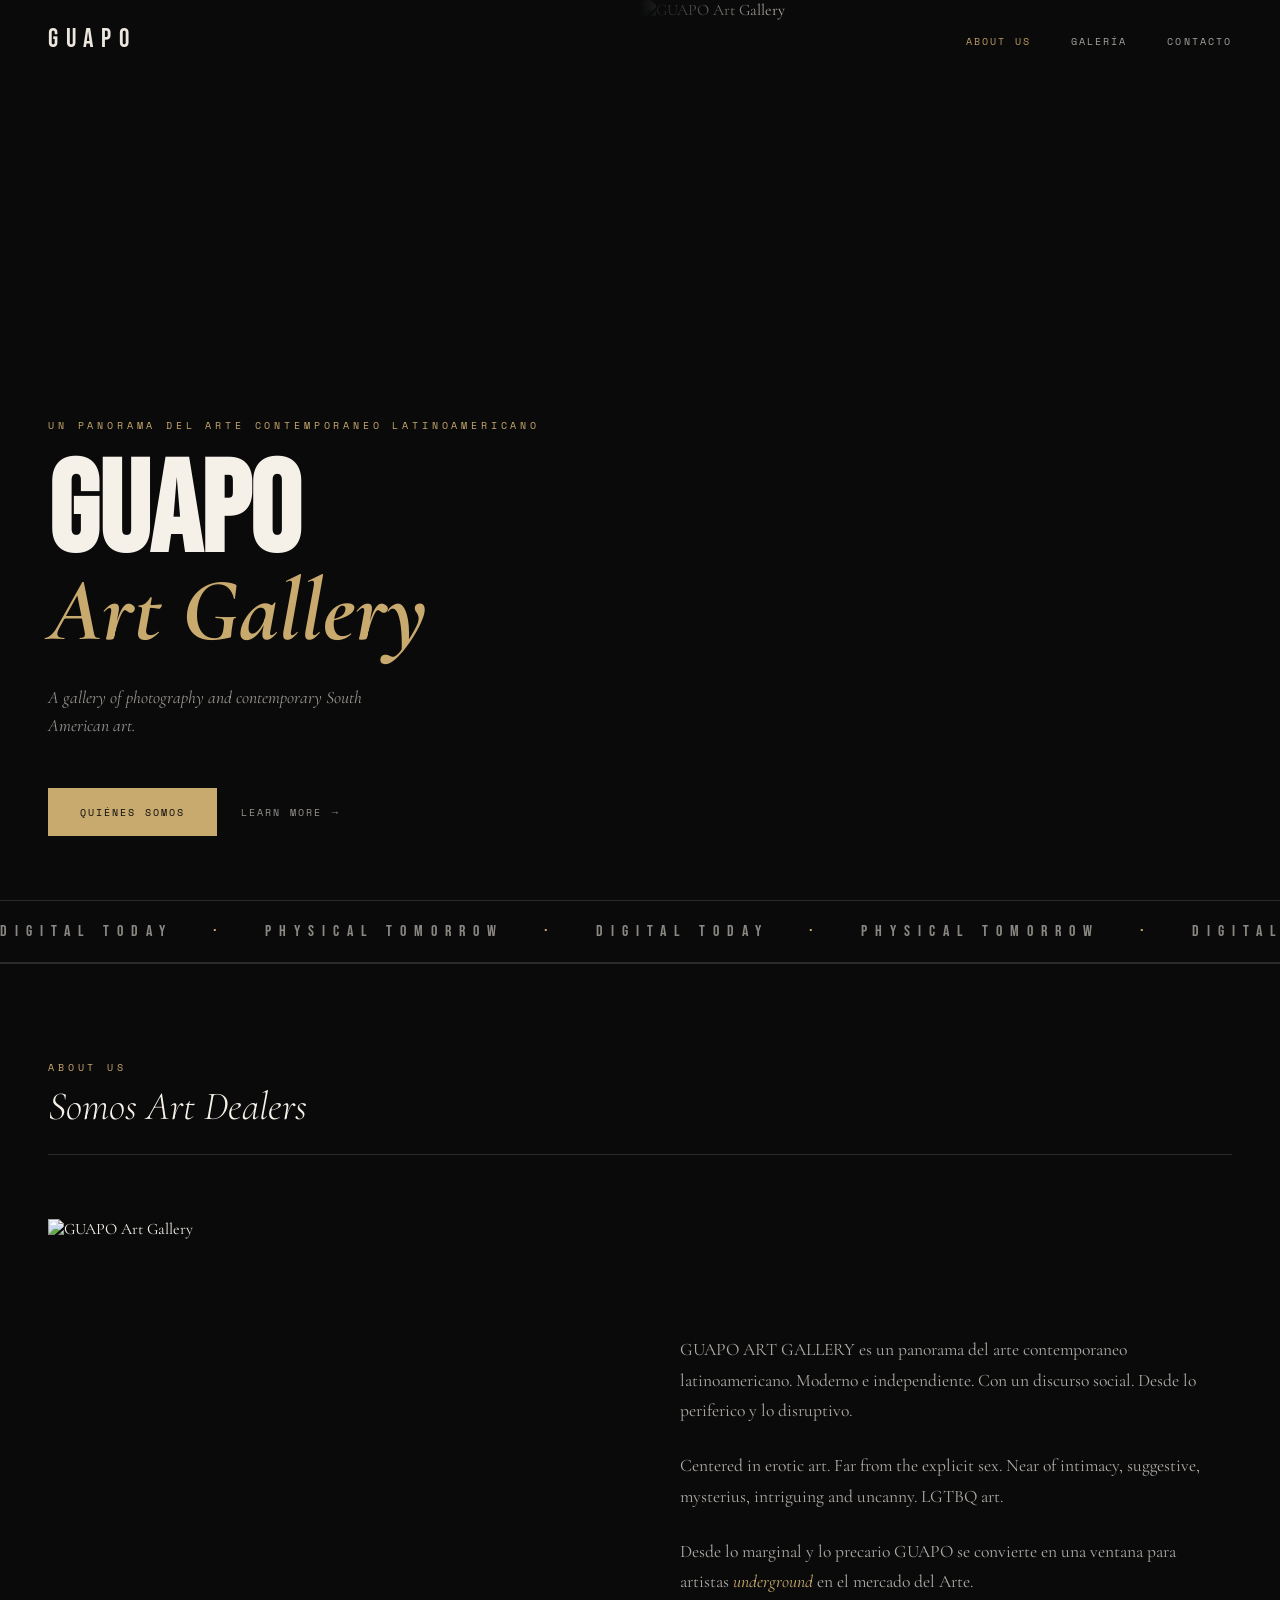
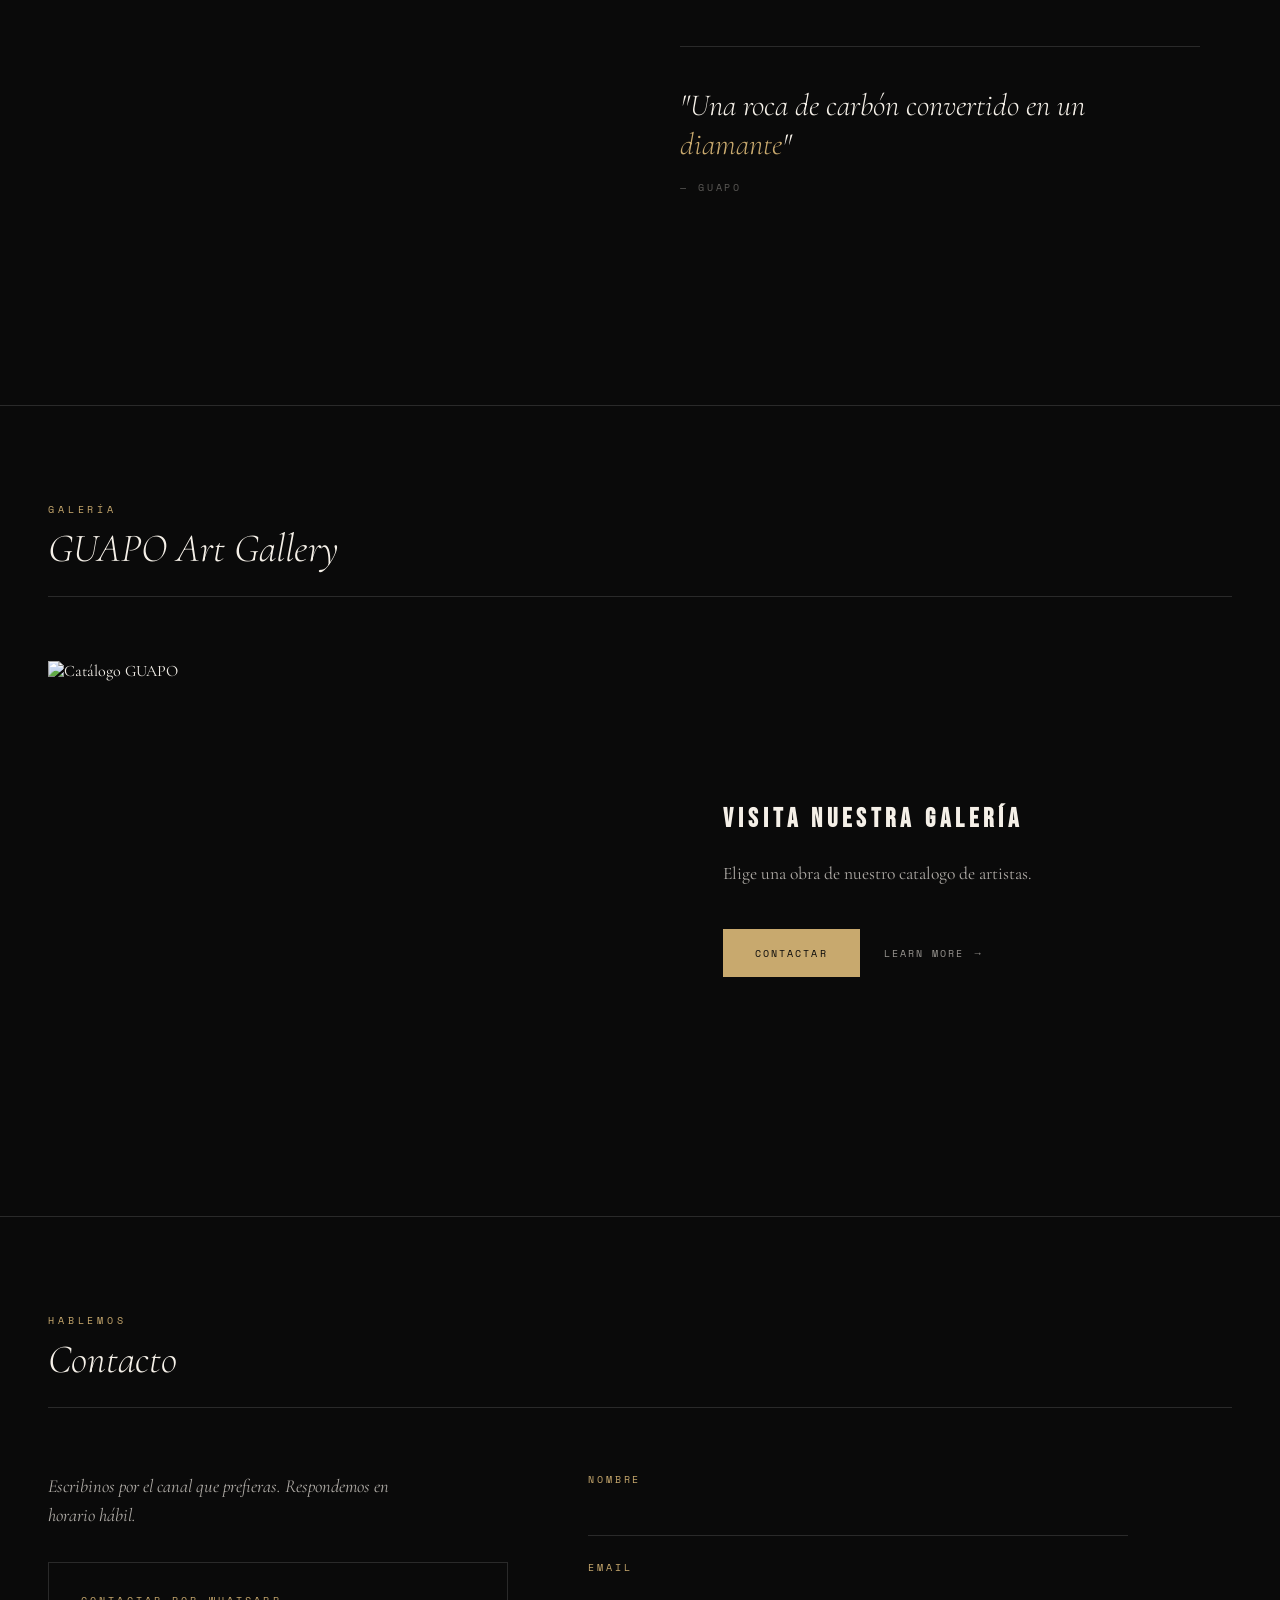
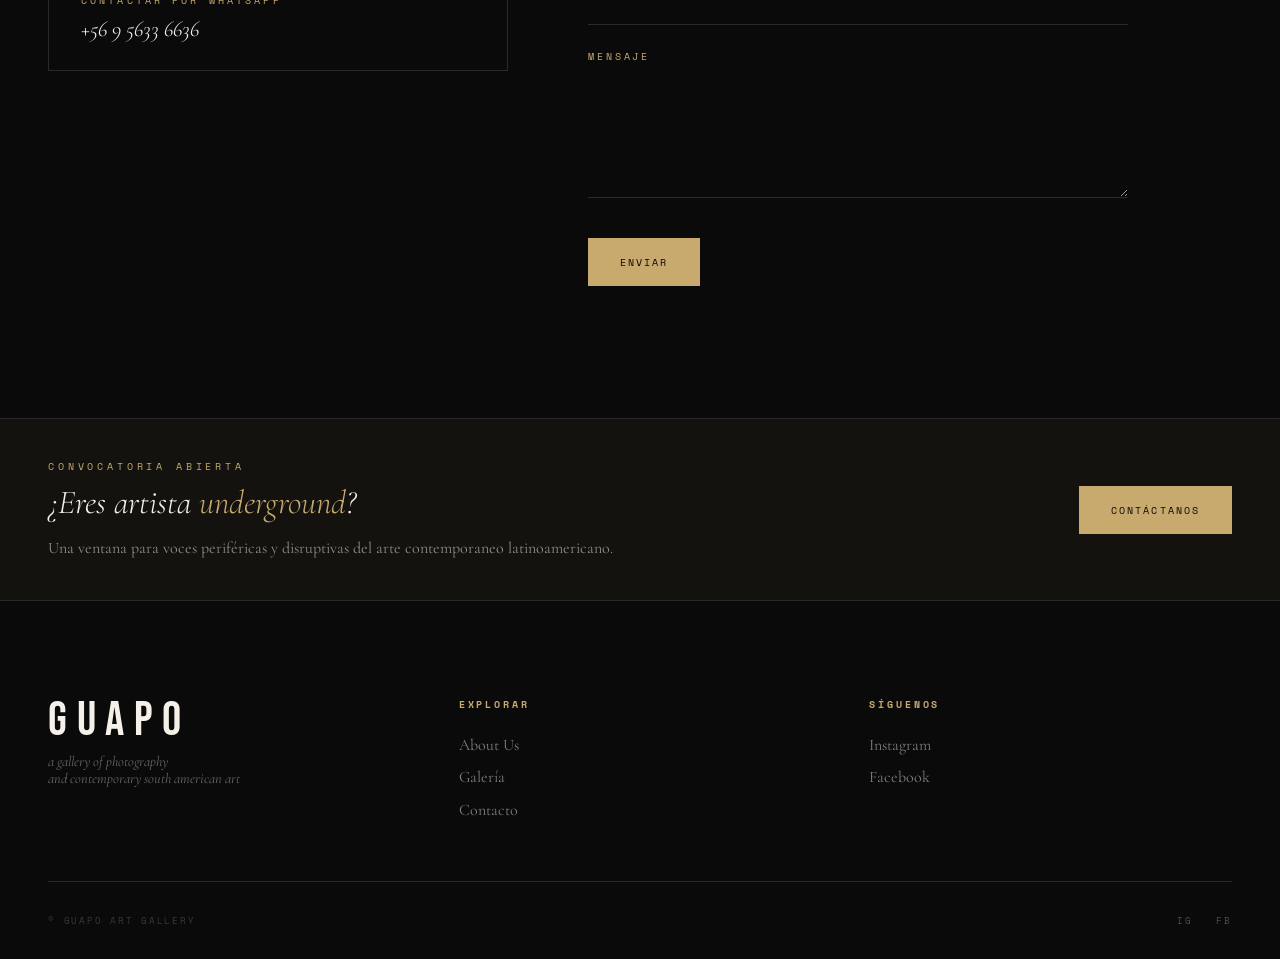
==== commit fd43d92c: "refactor: editorial 5-section home, strip site to 3 images Site-wide image cleanup — only hero6, 04-" ====
--- a/index.html
+++ b/index.html
@@ -12,33 +12,33 @@
 <meta property="og:url" content="https://guapo.igapp.cl">
 <meta property="og:title" content="GUAPO Art Gallery">
 <meta property="og:description" content="Un panorama del Arte Contemporaneo Latinoamericano. A gallery of photography and contemporary South American art.">
-<meta property="og:image" content="https://guapo.igapp.cl/hero1.jpg">
-<meta property="og:image:secure_url" content="https://guapo.igapp.cl/hero1.jpg">
-<meta property="og:image:type" content="image/jpeg">
-<meta property="og:image:width" content="1024">
-<meta property="og:image:height" content="1024">
+<meta property="og:image" content="https://res.cloudinary.com/de8mq5b9q/image/upload/q_auto/f_auto/v1779551644/hero6_megc72.webp">
+<meta property="og:image:secure_url" content="https://res.cloudinary.com/de8mq5b9q/image/upload/q_auto/f_auto/v1779551644/hero6_megc72.webp">
+<meta property="og:image:type" content="image/webp">
 <meta property="og:image:alt" content="GUAPO Art Gallery">
 <meta property="og:locale" content="es_CL">
 
 <meta name="twitter:card" content="summary_large_image">
 <meta name="twitter:title" content="GUAPO Art Gallery">
 <meta name="twitter:description" content="Un panorama del Arte Contemporaneo Latinoamericano. A gallery of photography and contemporary South American art.">
-<meta name="twitter:image" content="https://guapo.igapp.cl/hero1.jpg">
+<meta name="twitter:image" content="https://res.cloudinary.com/de8mq5b9q/image/upload/q_auto/f_auto/v1779551644/hero6_megc72.webp">
 <meta name="twitter:image:alt" content="GUAPO Art Gallery">
+
 <link rel="icon" type="image/svg+xml" href="favicon.svg">
 <link href="https://fonts.googleapis.com/css2?family=Cormorant+Garamond:ital,wght@0,300;0,400;1,300;1,400&family=Bebas+Neue&family=Space+Mono:ital@0;1&display=swap" rel="stylesheet">
 <link rel="stylesheet" href="style.css">
 </head>
 <body>
 <nav>
-  <a href="index.html" class="nav-logo">GUAPO</a>
+  <a href="#" class="nav-logo">GUAPO</a>
   <button class="nav-toggle" id="navToggle" aria-label="Menu"><span></span><span></span><span></span></button>
   <ul class="nav-links" id="navLinks">
     <li><a href="#about" class="active">About Us</a></li>
-    <li><a href="#shop">Store</a></li>
-    <li><a href="artistas.html">Artistas</a></li>
+    <li><a href="#gallery">Galería</a></li>
+    <li><a href="#contact">Contacto</a></li>
   </ul>
 </nav>
+
 <section class="hero">
   <div class="hero-left">
     <p class="hero-eyebrow">Un panorama del Arte Contemporaneo Latinoamericano</p>
@@ -51,23 +51,25 @@
   </div>
   <div class="hero-right">
     <div class="hero-image-stack">
-      <img class="hero-img active" src="https://res.cloudinary.com/de8mq5b9q/image/upload/q_auto/f_auto/v1779551643/hero2_r1ycls.webp" alt="GUAPO Art Gallery">
+      <img class="hero-img active" src="https://res.cloudinary.com/de8mq5b9q/image/upload/q_auto/f_auto/v1779551644/hero6_megc72.webp" alt="GUAPO Art Gallery">
     </div>
     <div class="hero-overlay"></div>
   </div>
 </section>
+
 <div class="marquee-section">
   <div class="marquee-track">
-    <span class="marquee-item">Digital today <span class="marquee-dot">✦</span> Physical tomorrow <span class="marquee-dot">✦</span> Digital today <span class="marquee-dot">✦</span> Physical tomorrow <span class="marquee-dot">✦</span> Digital today <span class="marquee-dot">✦</span> Physical tomorrow <span class="marquee-dot">✦</span> Digital today <span class="marquee-dot">✦</span> Physical tomorrow <span class="marquee-dot">✦</span> Digital today <span class="marquee-dot">✦</span> Physical tomorrow <span class="marquee-dot">✦</span> Digital today <span class="marquee-dot">✦</span> Physical tomorrow</span>
+    <span class="marquee-item">Digital today <span class="marquee-dot">·</span> Physical tomorrow <span class="marquee-dot">·</span> Digital today <span class="marquee-dot">·</span> Physical tomorrow <span class="marquee-dot">·</span> Digital today <span class="marquee-dot">·</span> Physical tomorrow <span class="marquee-dot">·</span> Digital today <span class="marquee-dot">·</span> Physical tomorrow <span class="marquee-dot">·</span> Digital today <span class="marquee-dot">·</span> Physical tomorrow <span class="marquee-dot">·</span> Digital today <span class="marquee-dot">·</span> Physical tomorrow</span>
   </div>
 </div>
+
 <section class="aboutus-section fade-in" id="about">
   <div class="section-header">
     <div><p class="section-label">About Us</p><h2 class="section-title">Somos Art Dealers</h2></div>
   </div>
   <div class="aboutus-grid">
     <div class="aboutus-img">
-      <img src="https://res.cloudinary.com/de8mq5b9q/image/upload/q_auto/f_auto/v1779556597/05-extra_c7ycnl.jpg" alt="GUAPO Art Gallery">
+      <img src="https://res.cloudinary.com/de8mq5b9q/image/upload/q_auto/f_auto/v1779556597/04-framing_wywqtu.jpg" alt="GUAPO Art Gallery">
     </div>
     <div class="aboutus-text">
       <p class="about-body">GUAPO ART GALLERY es un panorama del arte contemporaneo latinoamericano. Moderno e independiente. Con un discurso social. Desde lo periferico y lo disruptivo.</p>
@@ -78,91 +80,58 @@
     </div>
   </div>
 </section>
-<section class="about-section fade-in" id="gallery">
-  <div class="section-header about-header">
+
+<section class="gallery-feature-section fade-in" id="gallery">
+  <div class="section-header">
     <div><p class="section-label">Galería</p><h2 class="section-title">GUAPO Art Gallery</h2></div>
   </div>
-  <div class="about-grid">
-    <div class="about-block">
-      <div class="about-img"><img src="https://res.cloudinary.com/de8mq5b9q/image/upload/q_auto/f_auto/v1779556597/02-studio_h5qrez.webp" alt="GUAPO Studio"></div>
-      <a href="#shop" class="btn-primary about-cta">HAZLO</a>
+  <div class="gallery-feature">
+    <div class="gallery-feature-img">
+      <img src="https://res.cloudinary.com/de8mq5b9q/image/upload/q_auto/f_auto/v1779556596/03-wall-collage_nzlbdq.jpg" alt="Catálogo GUAPO">
     </div>
-    <div class="about-block">
-      <div class="about-img"><img src="https://res.cloudinary.com/de8mq5b9q/image/upload/q_auto/f_auto/v1779556596/03-wall-collage_nzlbdq.jpg" alt="Catálogo GUAPO"></div>
+    <div class="gallery-feature-content">
       <h3 class="about-title">Visita nuestra galería</h3>
       <p class="about-body">Elige una obra de nuestro catalogo de artistas.</p>
-      <a href="artistas.html" class="btn-primary about-cta">Galería</a>
+      <div class="gallery-feature-cta">
+        <a href="#contact" class="btn-primary">Contactar</a>
+        <a href="#about" class="btn-ghost">Learn more</a>
+      </div>
     </div>
   </div>
 </section>
-<section class="framing-section fade-in" id="store">
-  <div class="framing-grid">
-    <div class="framing-img"><img src="https://res.cloudinary.com/de8mq5b9q/image/upload/q_auto/f_auto/v1779556597/04-framing_wywqtu.jpg" alt="Framing y Enmarcado"></div>
-    <div class="framing-content">
-      <p class="section-label">Framing y Enmarcado</p>
-      <h2 class="section-title">HAZLO</h2>
-      <div class="coming-divider"></div>
-      <ul class="store-list">
-        <li><span class="store-tag">01</span><span>Elije un arte</span></li>
-        <li><span class="store-tag">02</span><span>Elije el tamaño de impresión</span></li>
-        <li><span class="store-tag">03</span><span>Elije la calidad de impresión en papel FineArt</span></li>
-        <li><span class="store-tag">04</span><span>Elige el marco en una variedad de opciones: madera natural, metalizado, colores</span></li>
-      </ul>
-      <a href="#shop" class="coming-badge store-cta">Galería</a>
-    </div>
+
+<section class="contact-section fade-in" id="contact">
+  <div class="section-header">
+    <div><p class="section-label">Hablemos</p><h2 class="section-title">Contacto</h2></div>
+  </div>
+  <div class="contact-grid">
+    <aside class="contact-aside">
+      <p class="contact-lead">Escribinos por el canal que prefieras. Respondemos en horario hábil.</p>
+      <a class="contact-wa" href="https://wa.me/56956336636?text=Contacto%20desde%20web%20GUAPO" target="_blank" rel="noopener">
+        <span class="contact-wa-label">Contactar por WhatsApp</span>
+        <span class="contact-wa-num">+56 9 5633 6636</span>
+      </a>
+    </aside>
+    <form class="contact-form" id="contactForm" novalidate>
+      <input type="hidden" name="source" value="Contacto desde web GUAPO">
+      <label class="contact-field">
+        <span>Nombre</span>
+        <input type="text" name="nombre" required autocomplete="name">
+      </label>
+      <label class="contact-field">
+        <span>Email</span>
+        <input type="email" name="email" required autocomplete="email">
+      </label>
+      <label class="contact-field">
+        <span>Mensaje</span>
+        <textarea name="mensaje" rows="5" required></textarea>
+      </label>
+      <button type="submit" class="btn-primary contact-submit">Enviar</button>
+      <p class="contact-status" id="contactStatus" role="status" aria-live="polite"></p>
+    </form>
   </div>
 </section>
-<section class="artists-section fade-in" id="shop">
-  <div class="section-header">
-    <div><p class="section-label">Gallery Store</p><h2 class="section-title">Obras en Venta</h2></div>
-  </div>
-  <div class="shop-grid">
-    <div class="shop-card">
-      <div class="shop-img zoomable"><img src="https://res.cloudinary.com/de8mq5b9q/image/upload/q_auto/f_auto/v1779555426/01-retrato-nino_a5bz6v.webp" alt="Retrato de niño"></div>
-      <div class="shop-info"><div class="shop-name">Retrato de niño</div><div class="shop-price" data-clp="85000">$85.000</div></div>
-      <ul class="shop-meta"><li>Fotografia blanco y negro</li><li>31x41cm</li><li>Marco negro madera</li></ul>
-    </div>
-    <div class="shop-card">
-      <div class="shop-img zoomable"><img src="https://res.cloudinary.com/de8mq5b9q/image/upload/q_auto/f_auto/v1779555424/02-berlin-bathroom_y0gxuj.webp" alt="Berlin Bathroom"></div>
-      <div class="shop-info"><div class="shop-name">Berlin Bathroom</div><div class="shop-price" data-clp="35000">$35.000</div></div>
-      <ul class="shop-meta"><li>Fotografia blanco y negro</li><li>20x15cm</li><li>Marco blanco madera</li></ul>
-    </div>
-    <div class="shop-card">
-      <div class="shop-img zoomable"><img src="https://res.cloudinary.com/de8mq5b9q/image/upload/q_auto/f_auto/v1779555426/03-encapuchado_afqerm.webp" alt="Encapuchado Elias Diaz"></div>
-      <div class="shop-info"><div class="shop-name">Encapuchado Elias Diaz</div><div class="shop-price" data-clp="90000">$90.000</div></div>
-      <ul class="shop-meta"><li>Fotografia formato medio blanco y negro</li><li>65x65cm</li><li>Impresion Fine art</li><li>Marco negro madera</li></ul>
-    </div>
-    <div class="shop-card">
-      <div class="shop-img zoomable"><img src="https://res.cloudinary.com/de8mq5b9q/image/upload/q_auto/f_auto/v1779555417/04-denzo_su2egc.webp" alt="DENZO"></div>
-      <div class="shop-info"><div class="shop-name">DENZO</div><div class="shop-price" data-clp="250000">$250.000</div></div>
-      <ul class="shop-meta"><li>Pintura acrilica sobre tela</li><li>200x250cm</li></ul>
-    </div>
-    <div class="shop-card">
-      <div class="shop-img zoomable"><img src="https://res.cloudinary.com/de8mq5b9q/image/upload/q_auto/f_auto/v1779555423/05-back-cinocefalo_wbovfx.webp" alt="Back CineCefalo"></div>
-      <div class="shop-info"><div class="shop-name">Back CineCefalo</div><div class="shop-price"><span class="shop-sale">Sale</span></div></div>
-    </div>
-    <div class="shop-card">
-      <div class="shop-img zoomable"><img src="https://res.cloudinary.com/de8mq5b9q/image/upload/q_auto/f_auto/v1779555417/06-cinocefalo_skrykm.webp" alt="CinoCefalo"></div>
-      <div class="shop-info"><div class="shop-name">CinoCefalo</div><div class="shop-price" data-clp="80000"><span class="shop-sale">Sale</span> $80.000</div></div>
-    </div>
-    <div class="shop-card">
-      <div class="shop-img zoomable"><img src="https://res.cloudinary.com/de8mq5b9q/image/upload/q_auto/f_auto/v1779555418/07-vintage-nicogross_v4pp0q.webp" alt="Vintage frame NicoGROSS"></div>
-      <div class="shop-info"><div class="shop-name">Vintage frame NicoGROSS</div><div class="shop-price" data-clp="1000000">$1.000.000</div></div>
-    </div>
-    <div class="shop-card">
-      <div class="shop-img zoomable"><img src="https://res.cloudinary.com/de8mq5b9q/image/upload/q_auto/f_auto/v1779555419/08-adef-vintage_pfa0m5.webp" alt="Adef Vintage Frames"></div>
-      <div class="shop-info"><div class="shop-name">Adef Vintage Frames</div><div class="shop-price" data-clp="150000">$150.000</div></div>
-    </div>
-    <div class="shop-card">
-      <div class="shop-img zoomable"><img src="https://res.cloudinary.com/de8mq5b9q/image/upload/q_auto/f_auto/v1779555420/09-isaac-shorts_nz2wnm.webp" alt="Isaac Diaz Serie SHORTS"></div>
-      <div class="shop-info"><div class="shop-name">Isaac Diaz Serie SHORTS</div><div class="shop-price" data-clp="150000">$150.000</div></div>
-    </div>
-    <div class="shop-card">
-      <div class="shop-img zoomable"><img src="https://res.cloudinary.com/de8mq5b9q/image/upload/q_auto/f_auto/v1779555422/10-fabro-skaters_wucuiw.webp" alt="Fabro Skaters B/W"></div>
-      <div class="shop-info"><div class="shop-name">Fabro Skaters B/W</div><div class="shop-price" data-clp="120000">$120.000</div></div>
-    </div>
-  </div>
-</section>
+
 <footer>
   <div class="footer-cta">
     <div class="footer-cta-text">
@@ -170,31 +139,36 @@
       <h3 class="footer-cta-title">¿Eres artista <em>underground</em>?</h3>
       <p class="footer-cta-body">Una ventana para voces periféricas y disruptivas del arte contemporaneo latinoamericano.</p>
     </div>
-    <a href="https://instagram.com" target="_blank" rel="noopener" class="btn-primary footer-cta-btn">Contáctanos</a>
+    <a href="#contact" class="btn-primary footer-cta-btn">Contáctanos</a>
   </div>
-  <div class="footer-brand"><div class="footer-logo">GUAPO</div><div class="footer-tagline">a gallery of photography<br>and contemporary south american art</div></div>
-  <div class="footer-col"><h4>Explorar</h4><ul><li><a href="#about">About Us</a></li><li><a href="#shop">Store</a></li><li><a href="artistas.html">Artistas</a></li></ul></div>
-  <div class="footer-col"><h4>Contacto</h4><ul><li><a href="https://instagram.com" target="_blank" rel="noopener">Instagram</a></li><li><a href="https://facebook.com" target="_blank" rel="noopener">Facebook</a></li></ul></div>
+  <div class="footer-brand">
+    <div class="footer-logo">GUAPO</div>
+    <div class="footer-tagline">a gallery of photography<br>and contemporary south american art</div>
+  </div>
+  <div class="footer-col">
+    <h4>Explorar</h4>
+    <ul>
+      <li><a href="#about">About Us</a></li>
+      <li><a href="#gallery">Galería</a></li>
+      <li><a href="#contact">Contacto</a></li>
+    </ul>
+  </div>
+  <div class="footer-col">
+    <h4>Síguenos</h4>
+    <ul>
+      <li><a href="https://instagram.com" target="_blank" rel="noopener">Instagram</a></li>
+      <li><a href="https://facebook.com" target="_blank" rel="noopener">Facebook</a></li>
+    </ul>
+  </div>
   <div class="footer-bottom">
     <span class="footer-copy">© GUAPO ART GALLERY</span>
-    <div class="social-links"><a href="https://instagram.com" target="_blank" rel="noopener">IG</a><a href="https://facebook.com" target="_blank" rel="noopener">FB</a></div>
+    <div class="social-links">
+      <a href="https://instagram.com" target="_blank" rel="noopener">IG</a>
+      <a href="https://facebook.com" target="_blank" rel="noopener">FB</a>
+    </div>
   </div>
 </footer>
-<div class="lightbox" id="lightbox">
-  <button class="lightbox-close" id="lbClose" aria-label="Cerrar">&#10005;</button>
-  <button class="lightbox-nav lightbox-prev" id="lbPrev" aria-label="Anterior">&#8592;</button>
-  <div class="lightbox-content">
-    <img id="lbImg" src="" alt="">
-    <aside class="lightbox-info" id="lbInfo">
-      <div class="lb-name" id="lbName"></div>
-      <div class="lb-price" id="lbPrice"></div>
-      <ul class="lb-meta" id="lbMeta"></ul>
-      <a class="lb-request" id="lbRequest" href="#" target="_blank" rel="noopener">Solicitar obra →</a>
-    </aside>
-  </div>
-  <button class="lightbox-nav lightbox-next" id="lbNext" aria-label="Siguiente">&#8594;</button>
-  <div class="lightbox-counter" id="lbCounter"></div>
-</div>
+
 <script src="main.js"></script>
 </body>
 </html>
--- a/style.css
+++ b/style.css
@@ -30,35 +30,24 @@
 .hero-img { position:absolute; width:100%; height:100%; object-fit:cover; opacity:0; transition:opacity 1.5s ease; }
 .hero-img.active { opacity:1; }
 .hero-overlay { position:absolute; inset:0; background:linear-gradient(to right, var(--black) 0%, transparent 30%); z-index:1; }
-.hero-counter { position:absolute; bottom:4rem; right:3rem; font-family:var(--font-mono); font-size:0.6rem; letter-spacing:0.2em; color:rgba(245,240,232,0.4); z-index:3; }
 
 /* BUTTONS */
-.btn-primary { font-family:var(--font-mono); font-size:0.65rem; letter-spacing:0.2em; text-transform:uppercase; padding:1rem 2rem; background:var(--accent); color:var(--black); text-decoration:none; display:inline-block; transition:background 0.2s; }
+.btn-primary { font-family:var(--font-mono); font-size:0.65rem; letter-spacing:0.2em; text-transform:uppercase; padding:1rem 2rem; background:var(--accent); color:var(--black); text-decoration:none; display:inline-block; border:none; cursor:pointer; transition:background 0.2s; }
 .btn-primary:hover { background:var(--white); }
 .btn-ghost { font-family:var(--font-mono); font-size:0.65rem; letter-spacing:0.2em; text-transform:uppercase; color:var(--white); text-decoration:none; opacity:0.6; transition:opacity 0.2s; display:inline-flex; align-items:center; gap:0.5rem; }
 .btn-ghost::after { content:'→'; font-family:sans-serif; }
 .btn-ghost:hover { opacity:1; }
 
-/* MARQUEE */
-.marquee-section { border-top:1px solid var(--border); border-bottom:1px solid var(--border); overflow:hidden; padding:1rem 0; }
-.marquee-track { display:flex; gap:3rem; animation:marquee 22s linear infinite; width:max-content; }
-.marquee-item { font-family:var(--font-display); font-size:0.9rem; letter-spacing:0.4em; color:var(--muted); white-space:nowrap; display:flex; align-items:center; gap:3rem; }
-.marquee-dot { color:var(--accent); }
+/* CENEFA / MARQUEE */
+.marquee-section { border-top:1px solid var(--border); border-bottom:1px solid var(--border); overflow:hidden; padding:1.2rem 0; }
+.marquee-track { display:flex; gap:3rem; animation:marquee 35s linear infinite; width:max-content; }
+.marquee-item { font-family:var(--font-display); font-size:1rem; letter-spacing:0.5em; color:rgba(245,240,232,0.55); white-space:nowrap; display:flex; align-items:center; gap:2.5rem; }
+.marquee-dot { color:var(--accent); font-size:1.2rem; }
 
-/* GALLERY */
-.gallery-section { padding:6rem 3rem; }
+/* SECTION HEADER */
 .section-header { display:flex; justify-content:space-between; align-items:flex-end; margin-bottom:3rem; padding-bottom:1.5rem; border-bottom:1px solid var(--border); }
 .section-label { font-family:var(--font-mono); font-size:0.6rem; letter-spacing:0.4em; text-transform:uppercase; color:var(--accent); margin-bottom:0.5rem; }
 .section-title { font-family:var(--font-serif); font-size:2.5rem; font-weight:300; font-style:italic; }
-.gallery-grid { display:grid; grid-template-columns:2fr 1fr 1fr; grid-template-rows:300px 300px; gap:2px; }
-.gallery-item { overflow:hidden; position:relative; }
-.gallery-item img { width:100%; height:100%; object-fit:cover; transition:transform 0.6s ease, filter 0.6s ease; filter:grayscale(20%); }
-.gallery-item:hover img { transform:scale(1.05); filter:grayscale(0%); }
-.gallery-item:first-child { grid-row:1/3; }
-.gallery-overlay { position:absolute; inset:0; background:rgba(10,10,10,0); transition:background 0.3s; display:flex; align-items:flex-end; padding:1.5rem; }
-.gallery-item:hover .gallery-overlay { background:rgba(10,10,10,0.3); }
-.gallery-tag { font-family:var(--font-mono); font-size:0.55rem; letter-spacing:0.2em; text-transform:uppercase; color:var(--black); background:rgba(200,169,110,0.95); padding:0.3rem 0.7rem; opacity:0; transform:translateY(8px); transition:all 0.3s ease; }
-.gallery-item:hover .gallery-tag { opacity:1; transform:translateY(0); }
 
 /* ABOUT US / Quiénes Somos (institutional) */
 .aboutus-section { padding:6rem 3rem; border-top:1px solid var(--border); }
@@ -68,70 +57,45 @@
 .aboutus-img img { width:100%; height:100%; object-fit:cover; filter:grayscale(20%); transition:filter 0.6s ease, transform 0.8s ease; }
 .aboutus-section:hover .aboutus-img img { filter:grayscale(0%); }
 .aboutus-text { display:flex; flex-direction:column; max-width:520px; }
-.aboutus-text .about-body { font-size:1.1rem; line-height:1.75; color:rgba(245,240,232,0.7); }
-.aboutus-text .about-body em { font-style:italic; color:var(--accent); }
+.about-body { font-size:1.1rem; line-height:1.75; color:rgba(245,240,232,0.7); }
+.about-body em { font-style:italic; color:var(--accent); }
 .aboutus-text .about-body + .about-body { margin-top:1.5rem; }
-.aboutus-quote { font-family:var(--font-serif); font-size:clamp(1.5rem,2.4vw,2.2rem); font-weight:300; font-style:italic; line-height:1.25; margin-top:3rem; padding-top:2.5rem; border-top:1px solid var(--border); }
-.aboutus-quote span { color:var(--accent); }
-.aboutus-text .attr { margin-top:1rem; font-family:var(--font-mono); font-size:0.6rem; letter-spacing:0.3em; text-transform:uppercase; color:rgba(245,240,232,0.35); }
+.big-quote { font-family:var(--font-serif); font-weight:300; font-style:italic; }
+.big-quote span { color:var(--accent); }
+.aboutus-quote { font-size:clamp(1.5rem,2.4vw,2.2rem); line-height:1.25; margin-top:3rem; padding-top:2.5rem; border-top:1px solid var(--border); }
+.attr { margin-top:1rem; font-family:var(--font-mono); font-size:0.6rem; letter-spacing:0.3em; text-transform:uppercase; color:rgba(245,240,232,0.35); }
 
 /* GUAPO ART GALLERY (visual exploration) */
-.about-section { padding:6rem 3rem; border-top:1px solid var(--border); }
-.about-header { margin-bottom:4rem; }
-.about-grid { display:grid; grid-template-columns:1fr 1fr; gap:4rem; margin-bottom:6rem; }
-.about-block { display:flex; flex-direction:column; }
-.about-img { aspect-ratio:4/3; overflow:hidden; margin-bottom:2rem; }
-.about-img img { width:100%; height:100%; object-fit:cover; filter:grayscale(15%); transition:filter 0.5s ease, transform 0.6s ease; }
-.about-block:hover .about-img img { filter:grayscale(0%); transform:scale(1.02); }
+.gallery-feature-section { padding:6rem 3rem; border-top:1px solid var(--border); }
+.gallery-feature-section .section-header { margin-bottom:4rem; }
+.gallery-feature { display:grid; grid-template-columns:1.2fr 1fr; gap:4rem; align-items:center; }
+.gallery-feature-img { aspect-ratio:4/3; overflow:hidden; }
+.gallery-feature-img img { width:100%; height:100%; object-fit:cover; filter:grayscale(15%); transition:filter 0.6s ease, transform 0.8s ease; }
+.gallery-feature-section:hover .gallery-feature-img img { filter:grayscale(0%); transform:scale(1.02); }
+.gallery-feature-content { display:flex; flex-direction:column; max-width:440px; }
 .about-title { font-family:var(--font-display); font-size:1.6rem; letter-spacing:0.2em; color:var(--white); margin-bottom:1.5rem; }
-.about-body { font-size:1.05rem; line-height:1.7; color:rgba(245,240,232,0.6); }
-.about-block .about-body + .about-body { margin-top:1rem; }
-.about-body em { font-style:italic; color:var(--accent); }
-.about-cta { margin-top:2rem; align-self:flex-start; }
-.about-quote { text-align:center; padding:4rem 0 0; border-top:1px solid var(--border); }
-.big-quote { font-family:var(--font-serif); font-size:clamp(1.8rem,3.5vw,3.2rem); font-weight:300; line-height:1.2; font-style:italic; }
-.big-quote span { color:var(--accent); }
-.attr { margin-top:1.5rem; font-family:var(--font-mono); font-size:0.6rem; letter-spacing:0.3em; text-transform:uppercase; color:rgba(245,240,232,0.3); }
+.gallery-feature-cta { margin-top:2.5rem; display:flex; gap:1.5rem; align-items:center; flex-wrap:wrap; }
 
-/* FRAMING */
-.framing-section { border-top:1px solid var(--border); }
-.framing-grid { display:grid; grid-template-columns:1fr 1fr; min-height:70vh; }
-.framing-img { overflow:hidden; position:relative; }
-.framing-img img { width:100%; height:100%; object-fit:cover; filter:grayscale(20%); }
-.framing-content { padding:6rem 3rem; background:rgba(200,169,110,0.04); display:flex; flex-direction:column; justify-content:center; }
-.coming-divider { height:1px; background:var(--border); margin:2rem 0; width:80px; }
-.coming-badge { display:inline-block; margin-top:2rem; font-family:var(--font-mono); font-size:0.6rem; letter-spacing:0.3em; text-transform:uppercase; padding:0.6rem 1.2rem; border:1px solid var(--accent); color:var(--accent); align-self:flex-start; }
-.store-list { list-style:none; margin-top:1.5rem; display:flex; flex-direction:column; gap:1rem; }
-.store-list li { display:flex; gap:1rem; align-items:flex-start; font-family:var(--font-serif); font-size:1rem; line-height:1.5; color:rgba(245,240,232,0.6); border-top:1px solid var(--border); padding-top:1rem; }
-.store-tag { font-family:var(--font-mono); font-size:0.55rem; letter-spacing:0.2em; color:var(--accent); flex-shrink:0; padding-top:0.25rem; }
-.store-cta { text-decoration:none; transition:background 0.2s, color 0.2s; }
-.store-cta:hover { background:var(--accent); color:var(--black); }
-.shop-grid { display:grid; grid-template-columns:repeat(3,1fr); gap:2rem 1.5rem; margin-top:3rem; }
-.shop-card { display:flex; flex-direction:column; gap:1rem; cursor:default; }
-.shop-img { aspect-ratio:3/4; background:var(--muted); position:relative; overflow:hidden; }
-.shop-img:empty::after { content:attr(data-img); position:absolute; inset:0; display:flex; align-items:center; justify-content:center; font-family:var(--font-mono); font-size:0.55rem; letter-spacing:0.2em; text-transform:uppercase; color:rgba(245,240,232,0.25); }
-.shop-card img { width:100%; height:100%; object-fit:cover; transition:transform 0.5s ease, filter 0.5s ease; filter:grayscale(15%); }
-.shop-card:hover img { transform:scale(1.03); filter:grayscale(0%); }
-.shop-info { display:flex; justify-content:space-between; align-items:baseline; gap:1rem; }
-.shop-name { font-family:var(--font-serif); font-size:1.1rem; font-style:italic; font-weight:300; color:var(--white); }
-.shop-price { font-family:var(--font-mono); font-size:0.65rem; letter-spacing:0.15em; color:rgba(245,240,232,0.5); white-space:nowrap; }
-.shop-sale { color:var(--accent); margin-right:0.4rem; }
-.shop-price-usd { color:rgba(245,240,232,0.35); margin-left:0.15rem; }
-.shop-meta { list-style:none; margin-top:0.5rem; padding-top:0.8rem; border-top:1px solid var(--border); display:flex; flex-direction:column; gap:0.3rem; }
-.shop-meta li { font-family:var(--font-mono); font-size:0.55rem; letter-spacing:0.15em; text-transform:uppercase; color:rgba(245,240,232,0.35); line-height:1.4; }
-@media(max-width:900px){ .shop-grid{grid-template-columns:repeat(2,1fr)} }
-@media(max-width:480px){ .shop-grid{grid-template-columns:1fr} }
-
-/* ARTISTS */
-.artists-section { padding:6rem 3rem; border-top:1px solid var(--border); }
-.artists-row { display:grid; grid-template-columns:repeat(3,1fr); gap:1px; background:var(--border); margin-top:3rem; }
-.artist-card { background:var(--black); padding:2.5rem 2rem; transition:background 0.3s; }
-.artist-card:hover { background:rgba(200,169,110,0.05); }
-.artist-num { font-family:var(--font-mono); font-size:0.55rem; letter-spacing:0.3em; color:var(--accent); margin-bottom:1.5rem; }
-.artist-name { font-family:var(--font-serif); font-size:1.8rem; font-weight:300; font-style:italic; margin-bottom:0.5rem; }
-.artist-origin { font-family:var(--font-mono); font-size:0.6rem; letter-spacing:0.2em; color:rgba(245,240,232,0.3); text-transform:uppercase; }
-.artist-line { width:0; height:1px; background:var(--accent); margin-top:1.5rem; transition:width 0.4s ease; }
-.artist-card:hover .artist-line { width:100%; }
+/* CONTACT */
+.contact-section { padding:6rem 3rem; border-top:1px solid var(--border); }
+.contact-section .section-header { margin-bottom:4rem; }
+.contact-grid { display:grid; grid-template-columns:1fr 1.4fr; gap:5rem; align-items:start; }
+.contact-aside { display:flex; flex-direction:column; gap:2rem; }
+.contact-lead { font-family:var(--font-serif); font-size:1.15rem; line-height:1.6; font-style:italic; color:rgba(245,240,232,0.7); max-width:380px; }
+.contact-wa { display:flex; flex-direction:column; gap:0.4rem; padding:1.8rem 2rem; border:1px solid var(--border); text-decoration:none; transition:background 0.2s, border-color 0.2s; }
+.contact-wa:hover { background:rgba(200,169,110,0.05); border-color:var(--accent); }
+.contact-wa-label { font-family:var(--font-mono); font-size:0.65rem; letter-spacing:0.3em; text-transform:uppercase; color:var(--accent); }
+.contact-wa-num { font-family:var(--font-serif); font-size:1.4rem; font-style:italic; font-weight:300; color:var(--white); }
+.contact-form { display:flex; flex-direction:column; gap:1.5rem; max-width:540px; }
+.contact-field { display:flex; flex-direction:column; gap:0.6rem; }
+.contact-field > span { font-family:var(--font-mono); font-size:0.6rem; letter-spacing:0.3em; text-transform:uppercase; color:var(--accent); }
+.contact-field input, .contact-field textarea { font-family:var(--font-serif); font-size:1.05rem; color:var(--white); background:transparent; border:none; border-bottom:1px solid var(--border); padding:0.6rem 0; outline:none; transition:border-color 0.2s; resize:vertical; }
+.contact-field input:focus, .contact-field textarea:focus { border-bottom-color:var(--accent); }
+.contact-field textarea { min-height:120px; font-family:var(--font-serif); }
+.contact-submit { margin-top:1rem; align-self:flex-start; }
+.contact-status { font-family:var(--font-mono); font-size:0.65rem; letter-spacing:0.2em; text-transform:uppercase; color:rgba(245,240,232,0.55); min-height:1.2em; }
+.contact-status.is-error { color:#d97b6c; }
+.contact-status.is-ok { color:var(--accent); }
 
 /* FOOTER */
 footer { padding:4rem 3rem 2rem; border-top:1px solid var(--border); display:grid; grid-template-columns:1fr 1fr 1fr; gap:3rem; }
@@ -141,9 +105,6 @@
 .footer-cta-title em { color:var(--accent); font-style:italic; }
 .footer-cta-body { font-family:var(--font-serif); font-size:1rem; line-height:1.5; color:rgba(245,240,232,0.55); margin-top:0.8rem; }
 .footer-cta-btn { flex-shrink:0; }
-@media(max-width:900px){
-  .footer-cta { flex-direction:column; align-items:flex-start; gap:1.5rem; padding:2rem 1.5rem; margin:-3rem -1.5rem 2rem; }
-}
 .footer-brand { display:flex; flex-direction:column; }
 .footer-logo { font-family:var(--font-display); font-size:3rem; letter-spacing:0.2em; line-height:1; }
 .footer-tagline { font-family:var(--font-serif); font-style:italic; font-size:0.9rem; color:rgba(245,240,232,0.4); margin-top:0.5rem; }
@@ -158,43 +119,6 @@
 .social-links a { font-family:var(--font-mono); font-size:0.55rem; letter-spacing:0.2em; text-transform:uppercase; color:rgba(245,240,232,0.3); text-decoration:none; transition:color 0.2s; }
 .social-links a:hover { color:var(--accent); }
 
-/* ZOOMABLE + LIGHTBOX */
-.zoomable { cursor: zoom-in; }
-.lightbox { display:none; position:fixed; inset:0; background:rgba(10,10,10,0.97); z-index:999; align-items:center; justify-content:center; flex-direction:column; backdrop-filter:blur(6px); }
-.lightbox.open { display:flex; }
-.lightbox-content { display:flex; align-items:center; justify-content:center; gap:3rem; max-width:90vw; max-height:85vh; padding:0 4rem; }
-.lightbox-content img { max-height:85vh; max-width:60vw; object-fit:contain; }
-.lightbox-info { display:none; flex-direction:column; gap:1rem; width:320px; max-width:30vw; color:var(--white); }
-.lightbox-info.visible { display:flex; }
-.lb-name { font-family:var(--font-serif); font-size:1.8rem; font-style:italic; font-weight:300; line-height:1.2; color:var(--white); }
-.lb-price { font-family:var(--font-mono); font-size:0.8rem; letter-spacing:0.2em; color:rgba(245,240,232,0.7); }
-.lb-price .shop-sale { color:var(--accent); margin-right:0.4rem; }
-.lb-meta { list-style:none; margin-top:1.5rem; padding-top:1.5rem; border-top:1px solid var(--border); display:flex; flex-direction:column; gap:0.5rem; }
-.lb-meta li { font-family:var(--font-mono); font-size:0.6rem; letter-spacing:0.15em; text-transform:uppercase; color:rgba(245,240,232,0.5); line-height:1.5; }
-.lb-request { display:inline-block; margin-top:1.5rem; font-family:var(--font-mono); font-size:0.65rem; letter-spacing:0.3em; text-transform:uppercase; padding:0.9rem 1.4rem; border:1px solid var(--accent); color:var(--accent); text-decoration:none; align-self:flex-start; transition:background 0.2s, color 0.2s; }
-.lb-request:hover { background:var(--accent); color:var(--black); }
-@media(max-width:900px){
-  .lightbox-content { flex-direction:column; gap:1.5rem; padding:5rem 1.5rem 1.5rem; overflow-y:auto; max-height:90vh; }
-  .lightbox-content img { max-width:90vw; max-height:55vh; }
-  .lightbox-info { width:100%; max-width:90vw; gap:0.6rem; }
-  .lb-name { font-size:1.3rem; }
-  .lb-meta { margin-top:0.8rem; padding-top:0.8rem; }
-  .lb-request { font-size:0.8rem; padding:1rem 1.4rem; }
-}
-.lightbox-close { position:absolute; top:1.5rem; right:1.5rem; width:52px; height:52px; display:flex; align-items:center; justify-content:center; font-family:sans-serif; font-size:1.4rem; line-height:1; color:var(--white); background:rgba(245,240,232,0.08); border:1px solid rgba(245,240,232,0.25); border-radius:50%; cursor:pointer; transition:background 0.2s, color 0.2s, transform 0.2s, border-color 0.2s; z-index:5; }
-.lightbox-close:hover { background:var(--accent); color:var(--black); border-color:var(--accent); transform:scale(1.06); }
-.lightbox-nav { position:absolute; top:50%; transform:translateY(-50%); width:52px; height:52px; display:flex; align-items:center; justify-content:center; background:rgba(245,240,232,0.06); border:1px solid rgba(245,240,232,0.18); border-radius:50%; color:var(--white); font-size:1.4rem; cursor:pointer; transition:background 0.2s, color 0.2s, border-color 0.2s; line-height:1; }
-.lightbox-nav:hover { background:var(--accent); color:var(--black); border-color:var(--accent); }
-.lightbox-prev { left:1.5rem; }
-.lightbox-next { right:1.5rem; }
-.lightbox-counter { margin-top:1.5rem; font-family:var(--font-mono); font-size:0.6rem; letter-spacing:0.3em; color:rgba(245,240,232,0.4); }
-@media(max-width:600px){
-  .lightbox-close,.lightbox-nav{ width:44px; height:44px; font-size:1.2rem; }
-  .lightbox-close{ top:1rem; right:1rem; }
-  .lightbox-prev{ left:0.75rem; }
-  .lightbox-next{ right:0.75rem; }
-}
-
 /* ANIMATIONS */
 @keyframes fadeUp { from{opacity:0;transform:translateY(20px)} to{opacity:1;transform:translateY(0)} }
 @keyframes marquee { from{transform:translateX(0)} to{transform:translateX(-50%)} }
@@ -204,14 +128,14 @@
 /* RESPONSIVE */
 @media(max-width:900px){
   /* TYPOGRAPHY BOOST FOR MOBILE */
-  .section-label,.hero-eyebrow,.footer-col h4,.footer-copy,.social-links a,.artist-num,.artist-origin,.coming-categories,.coming-badge,.btn-primary,.btn-ghost,.gallery-tag,.shop-price,.shop-meta li,.lb-meta li,.lightbox-counter,.hero-counter,.artistas-hero-counter,.marquee-item{ font-size:0.8rem; letter-spacing:0.25em; }
-  .hero-sub,.about-body,.open-call-text,.store-list li,.footer-col ul a,.footer-tagline,.shop-name,.lb-price{ font-size:1.3rem; line-height:1.7; }
+  .section-label,.hero-eyebrow,.footer-col h4,.footer-copy,.social-links a,.btn-primary,.btn-ghost,.marquee-item,.contact-wa-label,.contact-field > span,.contact-status{ font-size:0.8rem; letter-spacing:0.25em; }
+  .hero-sub,.about-body,.footer-col ul a,.footer-tagline,.contact-lead{ font-size:1.3rem; line-height:1.7; }
   .section-title{ font-size:2.2rem; }
   .about-title{ font-size:1.8rem; letter-spacing:0.15em; }
-  .lb-name{ font-size:1.6rem; }
-  .manifesto-list li{ font-size:1.3rem; line-height:1.5; }
   .footer-cta-title{ font-size:1.8rem; }
   .footer-cta-body{ font-size:1.2rem; line-height:1.6; }
+  .contact-field input,.contact-field textarea{ font-size:1.15rem; }
+  .contact-wa-num{ font-size:1.5rem; }
 
   .hero{grid-template-columns:1fr}
   .hero-right{position:absolute;inset:0;z-index:0}
@@ -221,26 +145,16 @@
   .nav-links{display:none;position:fixed;inset:0;background:var(--black);flex-direction:column;align-items:center;justify-content:center;gap:3rem;z-index:99}
   .nav-links.open{display:flex}
   .nav-links a{font-size:1.3rem;letter-spacing:0.2em}
-  .gallery-grid{grid-template-columns:1fr 1fr;grid-template-rows:200px 200px 200px}
-  .gallery-item:first-child{grid-row:auto}
-  .about-section{padding:4rem 1.5rem}
-  .about-grid{grid-template-columns:1fr;gap:3rem;margin-bottom:4rem}
-  .aboutus-section{padding:4rem 1.5rem}
-  .aboutus-grid{grid-template-columns:1fr;gap:2.5rem}
+  .aboutus-section,.gallery-feature-section,.contact-section{padding:4rem 1.5rem}
+  .aboutus-grid,.gallery-feature,.contact-grid{grid-template-columns:1fr;gap:2.5rem}
   .aboutus-img{aspect-ratio:4/3}
-  .aboutus-text{max-width:none}
-  .framing-grid{grid-template-columns:1fr;min-height:auto}
-  .framing-img{aspect-ratio:4/3}
-  .framing-content{padding:3rem 1.5rem}
-  .gallery-section,.artists-section{padding:4rem 1.5rem}
-  .artists-row{grid-template-columns:1fr}
+  .aboutus-text,.gallery-feature-content,.contact-form{max-width:none}
   footer{grid-template-columns:1fr;gap:2rem;padding:3rem 1.5rem 1.5rem}
+  .footer-cta { flex-direction:column; align-items:flex-start; gap:1.5rem; padding:2rem 1.5rem; margin:-3rem -1.5rem 2rem; }
   .footer-bottom{flex-direction:column;gap:1rem;text-align:center}
 }
 @media(max-width:480px){
-  .gallery-grid{grid-template-columns:1fr;grid-template-rows:repeat(5,220px)}
   .hero-title{font-size:5rem}
-  .hero-sub,.about-body,.open-call-text,.store-list li,.footer-col ul a,.footer-tagline,.shop-name,.lb-price{ font-size:1.2rem; line-height:1.7; }
-  .manifesto-list li{ font-size:1.2rem; }
+  .hero-sub,.about-body,.footer-col ul a,.footer-tagline,.contact-lead{ font-size:1.2rem; line-height:1.7; }
   .footer-cta-body{ font-size:1.15rem; }
 }
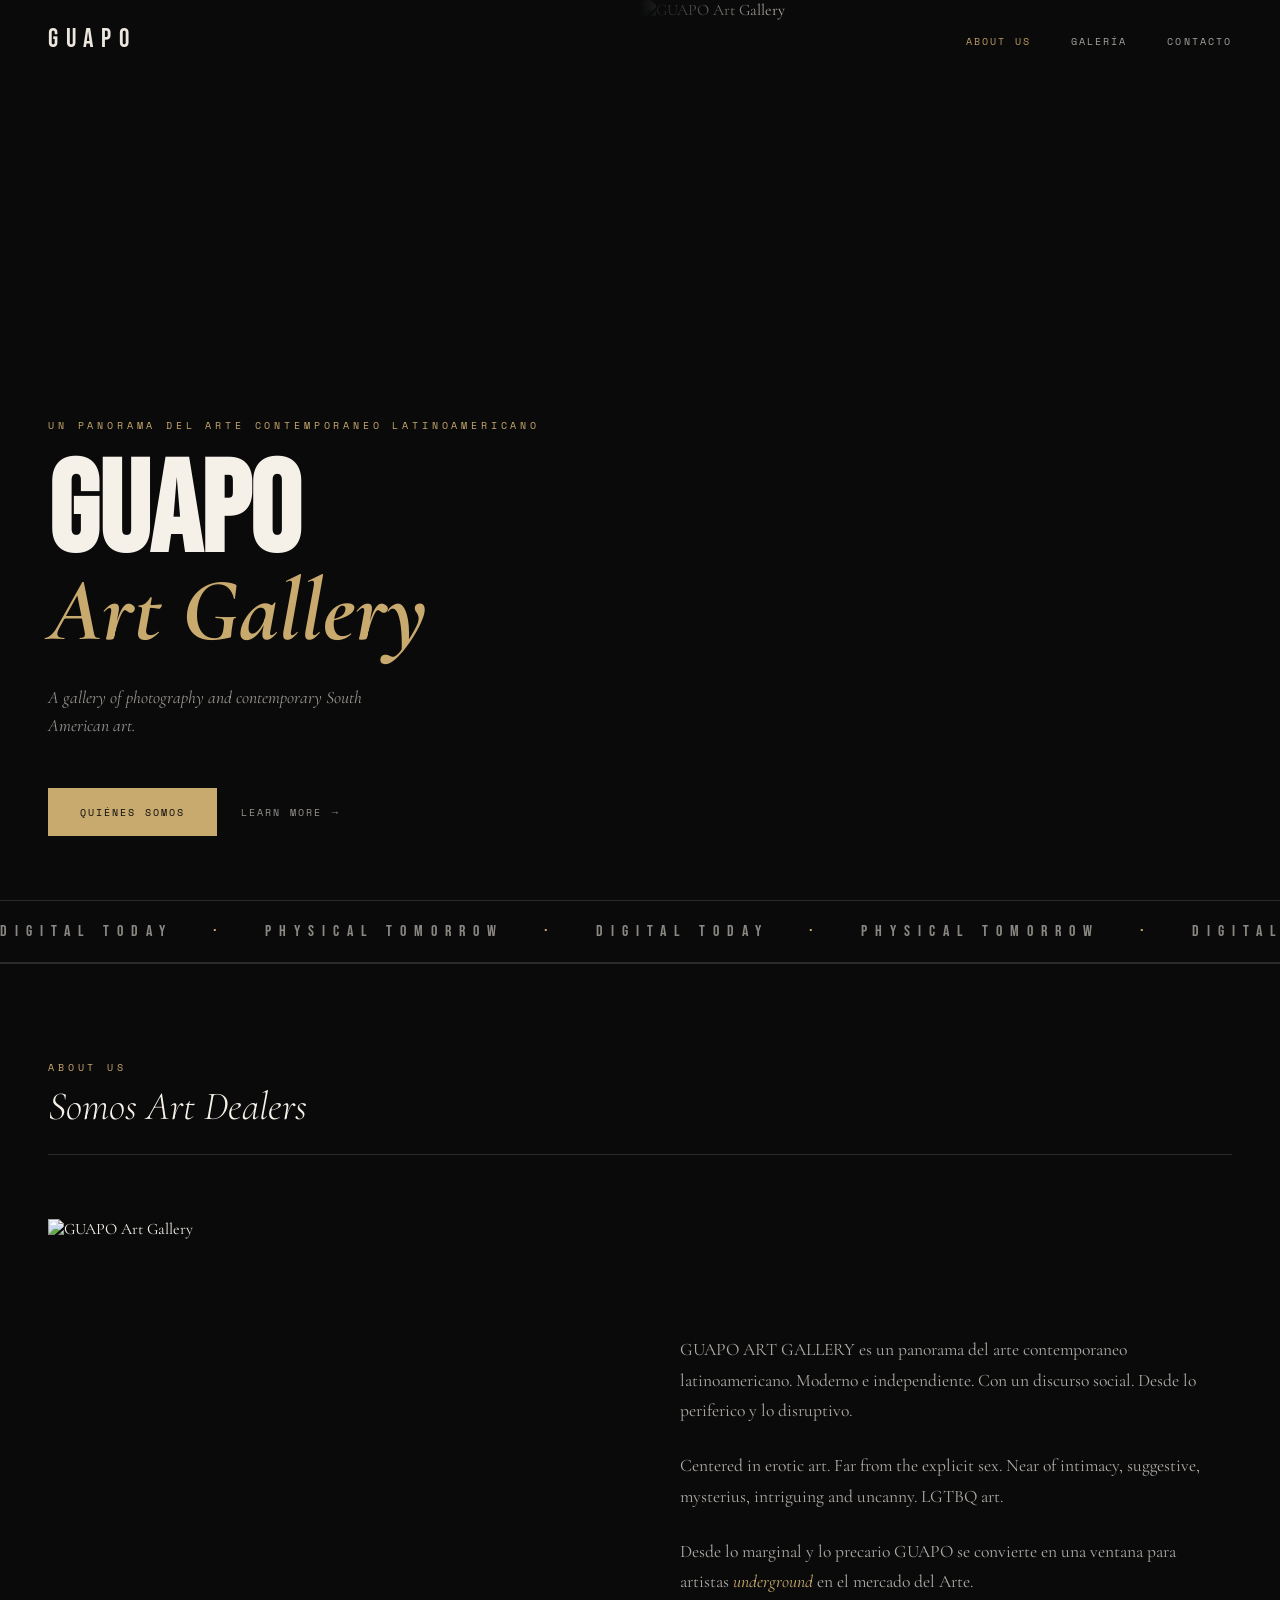
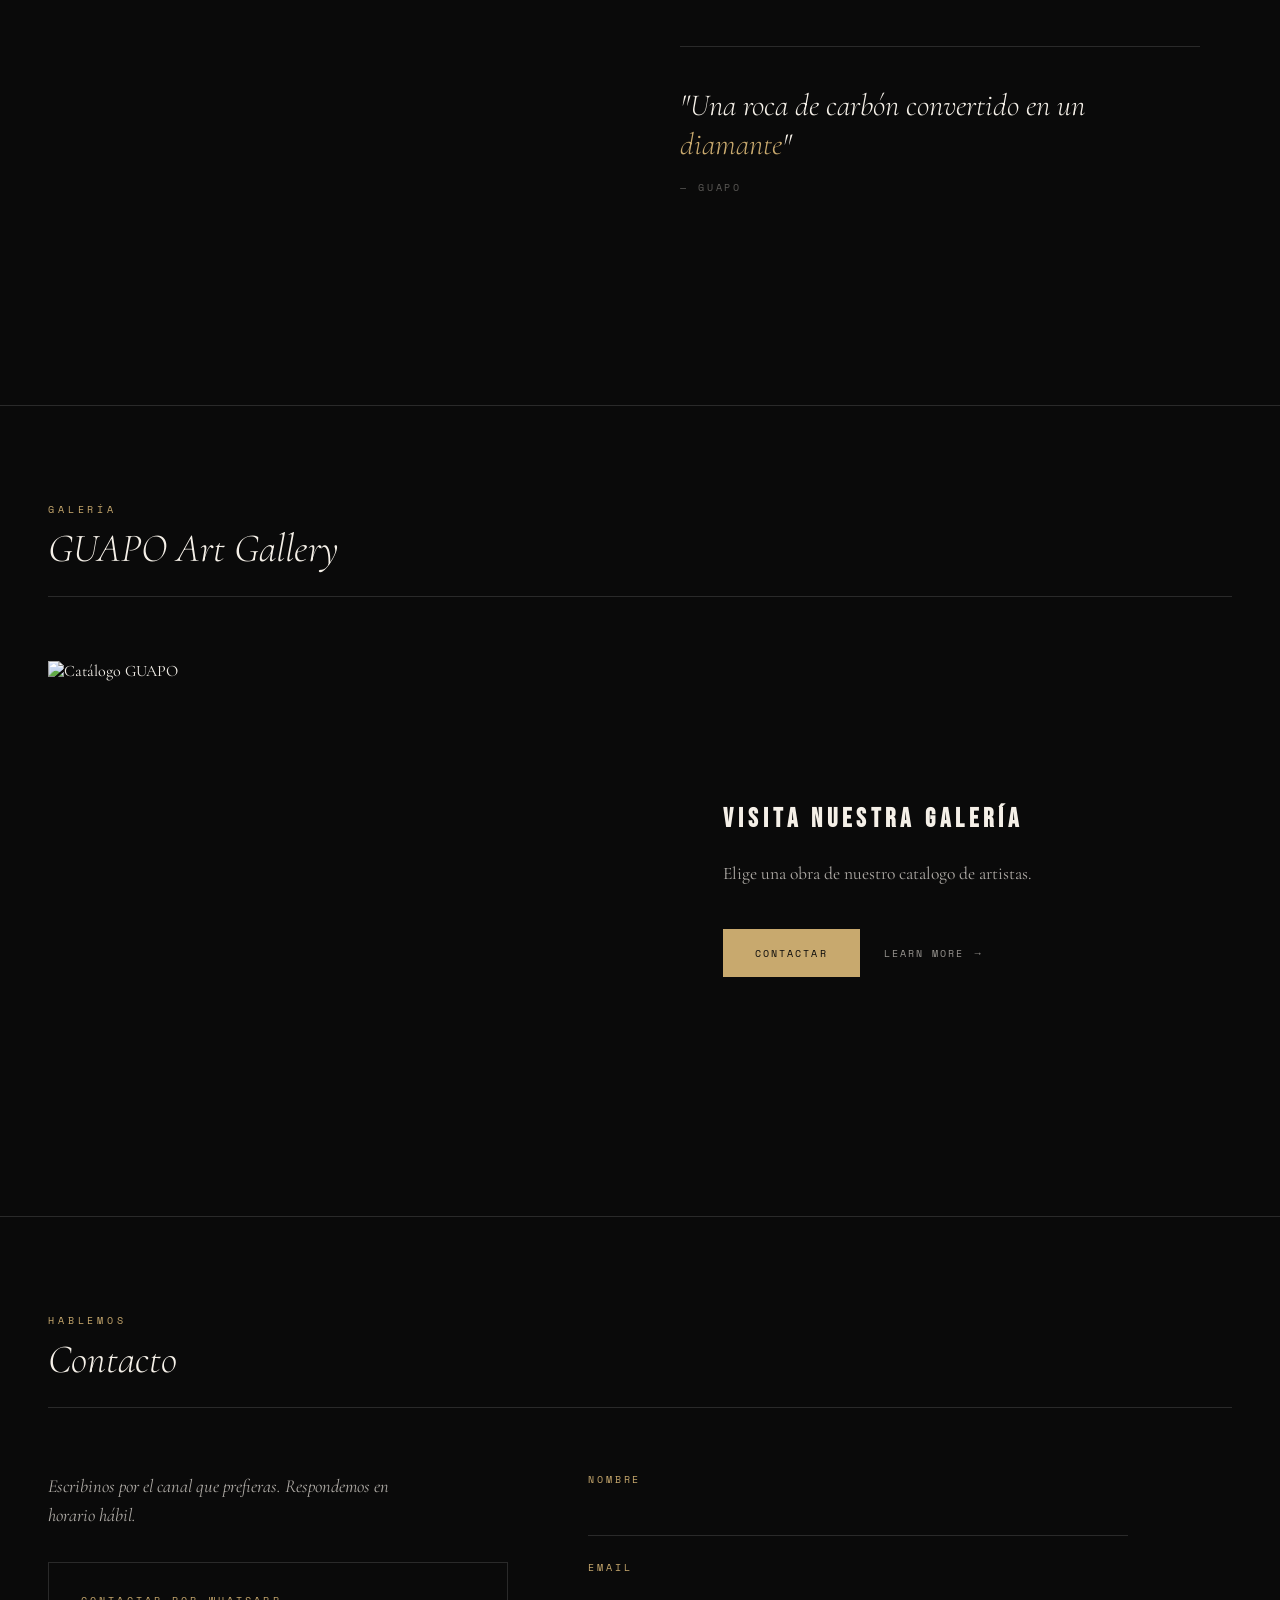
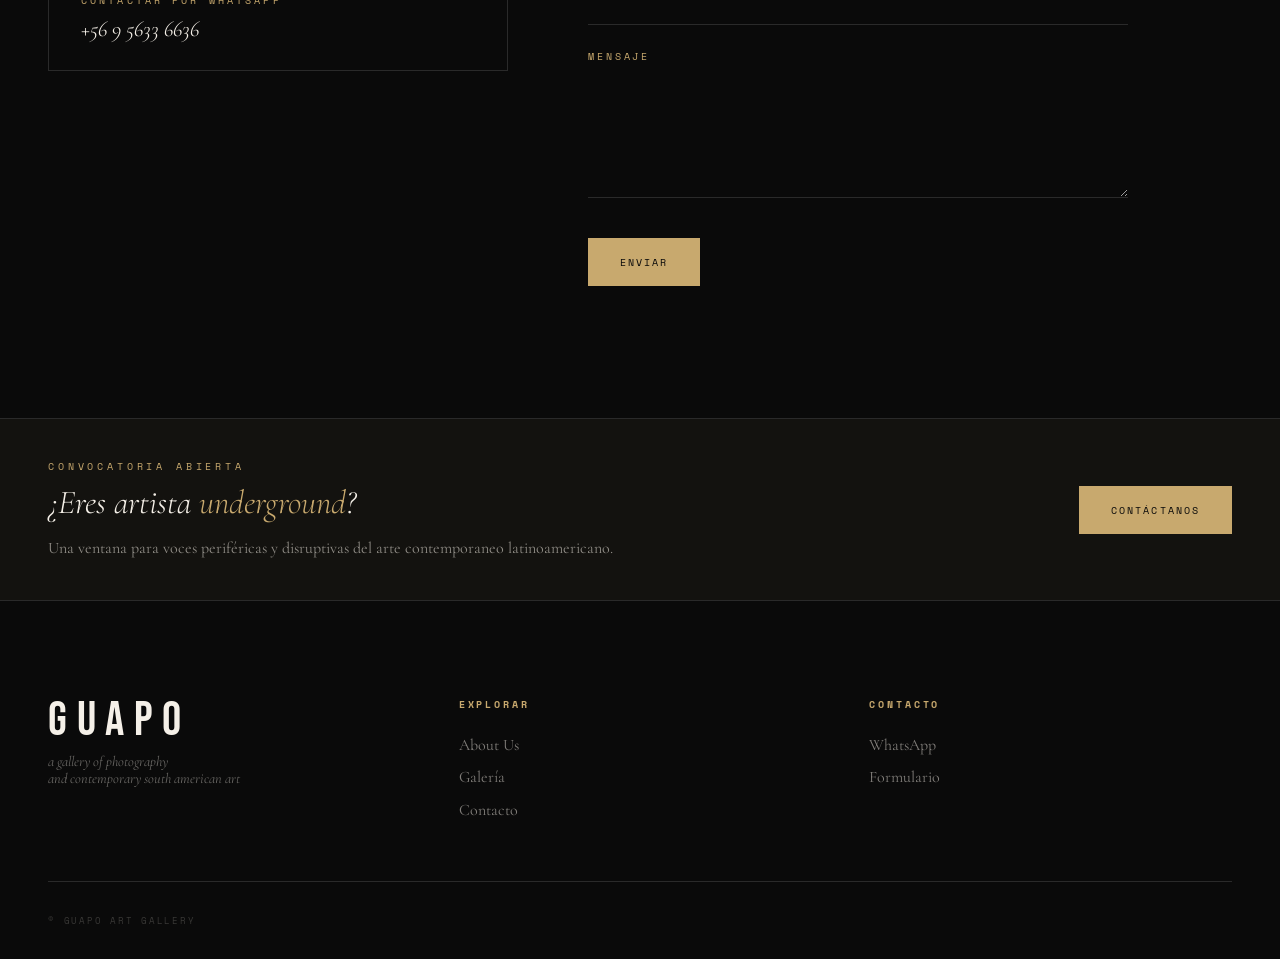
==== commit 95481b06: "chore: remove social media (instagram/facebook) for now Footer column repurposed to Contacto (WhatsA" ====
--- a/index.html
+++ b/index.html
@@ -154,18 +154,14 @@
     </ul>
   </div>
   <div class="footer-col">
-    <h4>Síguenos</h4>
+    <h4>Contacto</h4>
     <ul>
-      <li><a href="https://instagram.com" target="_blank" rel="noopener">Instagram</a></li>
-      <li><a href="https://facebook.com" target="_blank" rel="noopener">Facebook</a></li>
+      <li><a href="https://wa.me/56956336636?text=Contacto%20desde%20web%20GUAPO" target="_blank" rel="noopener">WhatsApp</a></li>
+      <li><a href="#contact">Formulario</a></li>
     </ul>
   </div>
   <div class="footer-bottom">
     <span class="footer-copy">© GUAPO ART GALLERY</span>
-    <div class="social-links">
-      <a href="https://instagram.com" target="_blank" rel="noopener">IG</a>
-      <a href="https://facebook.com" target="_blank" rel="noopener">FB</a>
-    </div>
   </div>
 </footer>
 
--- a/style.css
+++ b/style.css
@@ -115,9 +115,6 @@
 .footer-col ul a:hover { color:var(--white); }
 .footer-bottom { grid-column:1/-1; padding-top:2rem; border-top:1px solid var(--border); display:flex; justify-content:space-between; align-items:center; }
 .footer-copy { font-family:var(--font-mono); font-size:0.55rem; letter-spacing:0.2em; color:rgba(245,240,232,0.2); }
-.social-links { display:flex; gap:1.5rem; }
-.social-links a { font-family:var(--font-mono); font-size:0.55rem; letter-spacing:0.2em; text-transform:uppercase; color:rgba(245,240,232,0.3); text-decoration:none; transition:color 0.2s; }
-.social-links a:hover { color:var(--accent); }
 
 /* ANIMATIONS */
 @keyframes fadeUp { from{opacity:0;transform:translateY(20px)} to{opacity:1;transform:translateY(0)} }
@@ -128,7 +125,7 @@
 /* RESPONSIVE */
 @media(max-width:900px){
   /* TYPOGRAPHY BOOST FOR MOBILE */
-  .section-label,.hero-eyebrow,.footer-col h4,.footer-copy,.social-links a,.btn-primary,.btn-ghost,.marquee-item,.contact-wa-label,.contact-field > span,.contact-status{ font-size:0.8rem; letter-spacing:0.25em; }
+  .section-label,.hero-eyebrow,.footer-col h4,.footer-copy,.btn-primary,.btn-ghost,.marquee-item,.contact-wa-label,.contact-field > span,.contact-status{ font-size:0.8rem; letter-spacing:0.25em; }
   .hero-sub,.about-body,.footer-col ul a,.footer-tagline,.contact-lead{ font-size:1.3rem; line-height:1.7; }
   .section-title{ font-size:2.2rem; }
   .about-title{ font-size:1.8rem; letter-spacing:0.15em; }
